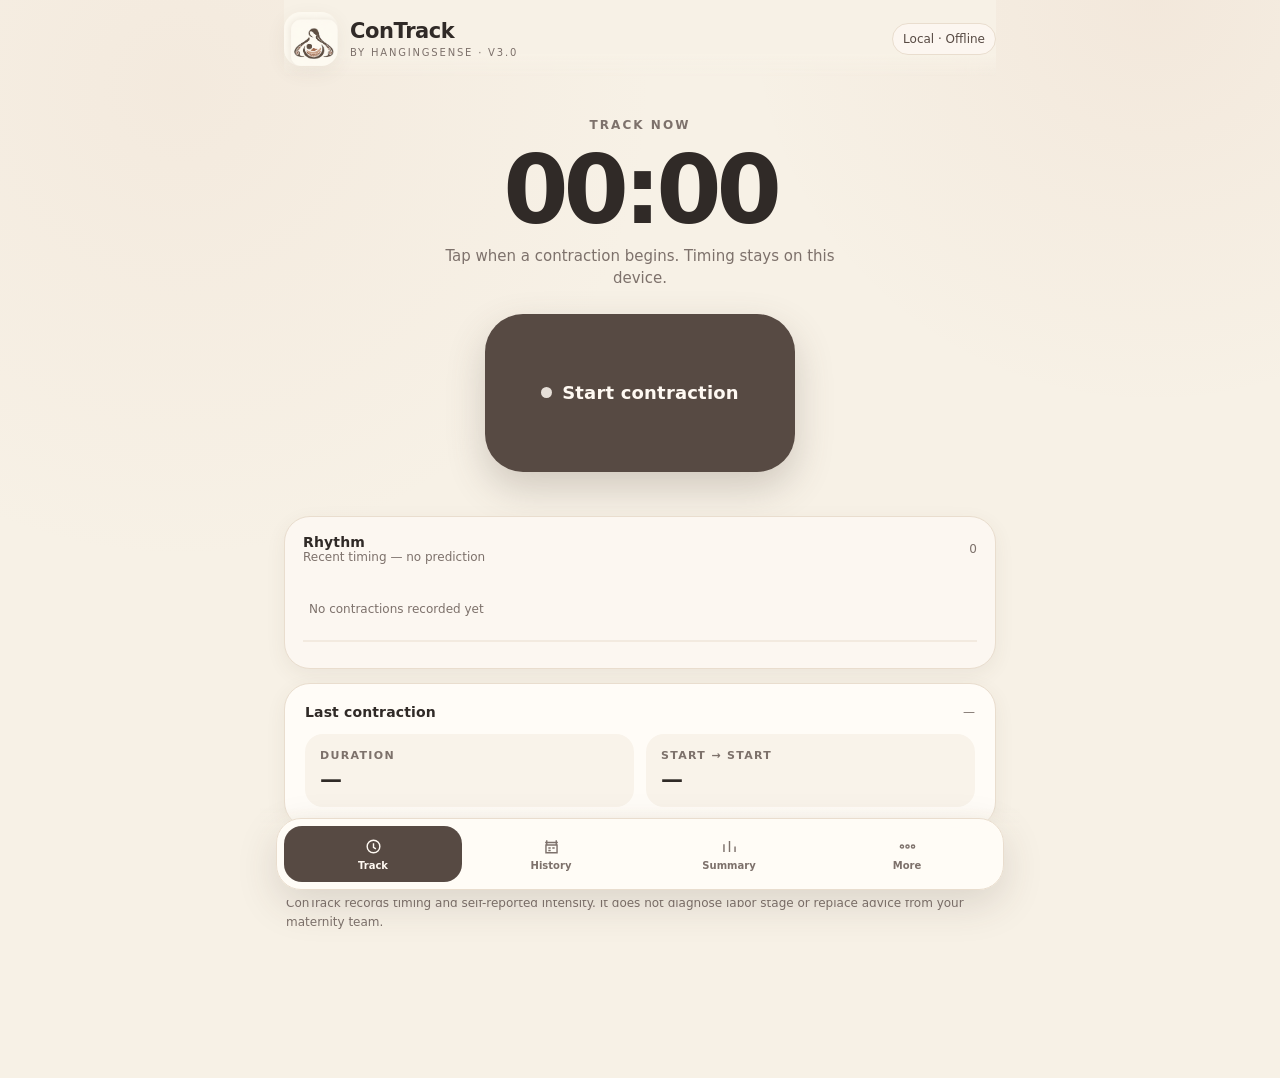
==== index.html @ e1161bb3 "Add PNG export, daily overview erc Add PNG export, daily overview, creator branding and doula QR con" ====
<!doctype html>
<html lang="en" dir="ltr">
<head>
<meta charset="utf-8">
<meta name="viewport" content="width=device-width,initial-scale=1,viewport-fit=cover">
<meta name="theme-color" content="#F7F1E6">
<meta name="apple-mobile-web-app-capable" content="yes">
<meta name="apple-mobile-web-app-status-bar-style" content="default">
<link rel="icon" type="image/png" href="./favicon.png">
<link rel="apple-touch-icon" href="./icon-192.png">
<link rel="manifest" href="./manifest.webmanifest">
<title>ConTrack @ HangingSense — V3.0</title>
<link rel="stylesheet" href="./styles.css">
</head>
<body>
<div class="app" id="app">
  <header class="topbar">
    <div class="brandrow">
      <div class="brand">
        <img src="./logo-app.png" alt="HangingSense">
        <div class="brandcopy">
          <div class="product">ConTrack</div>
          <div class="byline">by HangingSense · V3.0</div>
        </div>
      </div>
      <div class="status-chip" id="localChip">Local · Offline</div>
    </div>
  </header>

  <main>
    <section class="page active" id="page-track">
      <div class="hero">
        <div class="eyebrow" data-i18n="trackNow">Track now</div>
        <div class="timer" id="timer">00:00</div>
        <p class="helper" id="trackHelper" data-i18n="tapStart">Tap when a contraction begins. Timing stays on this device.</p>
        <button class="primary-action" id="toggleTimer" aria-label="Start contraction">
          <span class="dot"></span><span id="toggleText" data-i18n="start">Start contraction</span>
        </button>
      </div>

      <div class="pattern-strip">
        <div class="card-head">
          <div>
            <div class="card-title" data-i18n="rhythm">Rhythm</div>
            <div class="card-note" data-i18n="recentTiming">Recent timing — no prediction</div>
          </div>
          <div class="card-note" id="rhythmCount">0</div>
        </div>
        <canvas id="rhythmCanvas" aria-label="Recent contraction rhythm"></canvas>
      </div>

      <div class="last-card">
        <div class="card-head">
          <div class="card-title" data-i18n="lastContraction">Last contraction</div>
          <div class="card-note" id="lastTime">—</div>
        </div>
        <div class="last-grid">
          <div class="metric">
            <div class="metric-label" data-i18n="duration">Duration</div>
            <div class="metric-value" id="lastDuration">—</div>
          </div>
          <div class="metric">
            <div class="metric-label" data-i18n="startToStart">Start → start</div>
            <div class="metric-value" id="lastInterval">—</div>
          </div>
        </div>
      </div>

      <div class="cultural-divider" aria-hidden="true"></div>
      <p class="safety" data-i18n="safety">ConTrack records timing and self-reported intensity. It does not diagnose labor stage or replace advice from your maternity team.</p>
    </section>

    <section class="page" id="page-history">
      <div class="section-head">
        <div class="section-title" data-i18n="history">History</div>
        <div class="section-sub" data-i18n="historySub">Review timing, add intensity later, or correct notes without changing the original timestamp.</div>
      </div>
      <div class="history-list" id="historyList"></div>
    </section>

    <section class="page" id="page-summary">
      <div class="section-head">
        <div class="section-title" data-i18n="summary">Summary</div>
        <div class="section-sub" data-i18n="summarySub">A factual snapshot of the current session.</div>
      </div>
      <div class="panel chart-panel">
        <div class="card-head">
          <div>
            <div class="card-title" data-i18n="pattern">Contraction pattern</div>
            <div class="card-note" data-i18n="chartNote">Duration bars · intensity dots</div>
          </div>
          <div class="card-note" id="sessionRange">—</div>
        </div>
        <canvas id="summaryCanvas" aria-label="Contraction timing summary chart"></canvas>
      </div>

      <div class="kpi-grid">
        <div class="kpi"><small data-i18n="contractions">Contractions</small><strong id="kpiCount">0</strong></div>
        <div class="kpi"><small data-i18n="avgDuration">Avg duration</small><strong id="kpiDuration">—</strong></div>
        <div class="kpi"><small data-i18n="avgInterval">Avg start interval</small><strong id="kpiInterval">—</strong></div>
        <div class="kpi"><small data-i18n="avgRest">Avg rest</small><strong id="kpiRest">—</strong></div>
      </div>

      <div class="panel" style="margin-top:14px">
        <div class="card-title" data-i18n="intensitySummary">Intensity</div>
        <div class="section-sub" style="margin-top:5px" id="painSummary">No intensity ratings yet.</div>
      </div>
    </section>

    <section class="page" id="page-more">
      <div class="section-head">
        <div class="section-title" data-i18n="more">More</div>
        <div class="section-sub" data-i18n="moreSub">Language, visual style, session and local data.</div>
      </div>

      <div class="settings-group">
        <div class="group-label" data-i18n="language">Language</div>
        <select class="select" id="languageSelect" aria-label="Language">
          <option value="en">🇬🇧 English</option>
          <option value="de">🇩🇪 Deutsch</option>
          <option value="fr">🇫🇷 Français</option>
          <option value="es">🇨🇴 Español</option>
          <option value="fa">🇮🇷 فارسی</option>
          <option value="zh">🇨🇳 中文</option>
          <option value="hi">🇮🇳 हिन्दी</option>
          <option value="ar">🇸🇦 العربية</option>
          <option value="ru">🇷🇺 Русский</option>
          <option value="ko">🇰🇷 한국어</option>
          <option value="ja">🇯🇵 日本語</option>
        </select>
      </div>

      <div class="settings-group">
        <div class="group-label" data-i18n="designStudio">Design studio</div>
        <div class="theme-grid" id="themeGrid"></div>
      </div>

      <div class="settings-group">
        <div class="group-label" data-i18n="sessionData">Session & data</div>
        <div class="panel">
          <div class="setting-row">
            <div class="setting-main"><b data-i18n="exportCsv">Export CSV</b><span data-i18n="exportCsvSub">Timing, rest, intensity and notes</span></div>
            <button class="secondary-btn" id="exportCsvBtn" data-i18n="export">Export</button>
          </div>
          <div class="setting-row">
            <div class="setting-main"><b data-i18n="exportJson">Export JSON</b><span data-i18n="exportJsonSub">Full local session backup</span></div>
            <button class="secondary-btn" id="exportJsonBtn" data-i18n="export">Export</button>
          </div>
          <div class="setting-row">
            <div class="setting-main"><b>Export current screen PNG</b><span>Creates a clean image of the page you are viewing</span></div>
            <button class="secondary-btn" id="exportScreenBtn">Export</button>
          </div>
          <div class="setting-row">
            <div class="setting-main"><b>Export daily overview PNG</b><span>Creates a chart overview grouped by day</span></div>
            <button class="secondary-btn" id="exportDailyBtn">Export</button>
          </div>
          <div class="setting-row">
            <div class="setting-main"><b data-i18n="newSession">New session</b><span data-i18n="newSessionSub">Clears the current contraction list on this device</span></div>
            <button class="secondary-btn danger-btn" id="newSessionBtn" data-i18n="reset">Reset</button>
          </div>
        </div>
      </div>

      <div class="panel brand-card">
        <img src="./logo-lockup.png" alt="HangingSense brand mark">
        <h3>ConTrack @ HangingSense</h3>
        <p data-i18n="brandLine">Calm labor preparation · factual timing · local-first</p>
      </div>

      <div class="panel creator-panel">
        <button class="creator-btn" type="button" aria-label="App creator">
          <img class="creator-logo" src="./benyima-logo.png" alt="BenYima AI logo">
          <div class="creator-copy">
            <strong>App creator</strong>
            <span>BenYima AI · Engineering what comes next</span>
          </div>
        </button>
      </div>

      <div class="panel contact-panel">
        <div class="contact-head">
          <h3>Doula Silvana</h3>
          <p>Support contact · save or scan the QR images below</p>
        </div>
        <div class="contact-grid">
          <article class="qr-card">
            <img src="./doula-silvana-wechat.jpg" alt="Doula Silvana WeChat QR code">
            <div class="qr-copy"><strong>WeChat</strong><span>Long-press to save or scan</span></div>
          </article>
          <article class="qr-card">
            <img src="./doula-silvana-telegram.jpg" alt="Doula Silvana Telegram QR code">
            <div class="qr-copy"><strong>Telegram</strong><span>Long-press to save or scan</span></div>
          </article>
        </div>
      </div>

      <p class="safety" data-i18n="privacy">Your session is stored in this browser only unless you export it. No account or cloud connection is required.</p>
    </section>
  </main>
</div>

<div class="active-bar" id="activeBar">
  <button id="activeStop"><span data-i18n="contractionRunning">Contraction running</span> · <span id="activeBarTime">00:00</span> · <span data-i18n="tapToEnd">tap to end</span></button>
</div>

<nav class="bottomnav" aria-label="Primary navigation">
  <div class="navshell">
    <button class="navbtn active" data-page="track" aria-label="Track">
      <svg viewBox="0 0 24 24"><circle cx="12" cy="12" r="8"/><path d="M12 8v5l3 2"/></svg><span data-i18n="track">Track</span>
    </button>
    <button class="navbtn" data-page="history" aria-label="History">
      <svg viewBox="0 0 24 24"><path d="M4 7h16M6 4v6M18 4v6M5 10h14v10H5z"/><path d="M8 14h3M13 14h3M8 17h3"/></svg><span data-i18n="history">History</span>
    </button>
    <button class="navbtn" data-page="summary" aria-label="Summary">
      <svg viewBox="0 0 24 24"><path d="M5 19V9M12 19V5M19 19v-7"/></svg><span data-i18n="summary">Summary</span>
    </button>
    <button class="navbtn" data-page="more" aria-label="More">
      <svg viewBox="0 0 24 24"><circle cx="12" cy="12" r="2"/><circle cx="5" cy="12" r="2"/><circle cx="19" cy="12" r="2"/></svg><span data-i18n="more">More</span>
    </button>
  </div>
</nav>

<div class="sheet-wrap" id="painSheet" role="dialog" aria-modal="true" aria-labelledby="painTitle">
  <div class="sheet">
    <div class="sheet-handle"></div>
    <h2 id="painTitle" data-i18n="painTitle">How intense did it feel?</h2>
    <p data-i18n="painSub">Optional self-rating from 0–10. You can add or change it later in History.</p>
    <div class="pain-grid" id="painGrid"></div>
    <textarea class="note-input" id="noteInput" data-i18n-placeholder="notePlaceholder" placeholder="Optional note"></textarea>
    <div class="sheet-actions">
      <button class="sheet-skip" id="painSkip" data-i18n="notRated">Not rated</button>
      <button class="sheet-save" id="painSave" data-i18n="save">Save</button>
    </div>
  </div>
</div>

<div class="toast" id="toast"></div>

<script src="./app.js" defer></script>

<script>
if ("serviceWorker" in navigator && location.protocol.startsWith("http")) {
  window.addEventListener("load", () => navigator.serviceWorker.register("./service-worker.js").catch(() => {}));
}
</script>

</body>
</html>
---- styles.css ----
:root {
  --bg:#F7F1E6;
  --surface:#FFFCF7;
  --surface-2:#F2E9DC;
  --earth:#574A43;
  --text:#302A27;
  --muted:#7D716B;
  --accent:#B86F4F;
  --accent-strong:#A95F43;
  --sand:#D9B5A0;
  --dune:#E9DDCE;
  --success:#738578;
  --info:#687D8D;
  --warning:#C28A45;
  --critical:#A8453F;
  --shadow:0 12px 34px rgba(82,66,56,.10);
  --shadow-soft:0 6px 20px rgba(82,66,56,.07);
  --radius-card:26px;
  --radius-control:18px;
  --radius-pill:999px;
  --font:"Manrope","Avenir Next","SF Pro Display","Segoe UI",system-ui,-apple-system,sans-serif;
  --display:"Manrope","Avenir Next","SF Pro Display","Segoe UI",system-ui,-apple-system,sans-serif;
  --content:760px;
}

*{box-sizing:border-box}
html{background:var(--bg);color:var(--text);font-family:var(--font);-webkit-text-size-adjust:100%}
body{margin:0;min-height:100vh;background:
  radial-gradient(circle at 14% 8%, color-mix(in srgb,var(--sand) 12%, transparent), transparent 32%),
  radial-gradient(circle at 90% 0%, color-mix(in srgb,var(--accent) 7%, transparent), transparent 26%),
  var(--bg);}
button,input,textarea,select{font:inherit}
button{-webkit-tap-highlight-color:transparent}
button:focus-visible,select:focus-visible,input:focus-visible,textarea:focus-visible{outline:3px solid color-mix(in srgb,var(--accent) 40%, white);outline-offset:3px}
.app{width:min(100%,var(--content));margin:0 auto;min-height:100vh;padding:0 18px calc(112px + env(safe-area-inset-bottom));}
.topbar{position:sticky;top:0;z-index:20;padding:calc(12px + env(safe-area-inset-top)) 0 10px;background:linear-gradient(180deg,var(--bg) 70%,transparent);backdrop-filter:blur(12px)}
.brandrow{display:flex;align-items:center;justify-content:space-between;gap:14px}
.brand{display:flex;align-items:center;gap:12px;min-width:0}
.brand img{width:54px;height:54px;object-fit:cover;border-radius:17px;box-shadow:var(--shadow-soft)}
.brandcopy{min-width:0}
.product{font-family:var(--display);font-weight:700;font-size:21px;letter-spacing:-.02em;line-height:1}
.byline{margin-top:5px;font-size:10px;letter-spacing:.18em;color:var(--muted);text-transform:uppercase;white-space:nowrap}
.status-chip{font-size:12px;color:var(--earth);background:color-mix(in srgb,var(--surface) 92%,var(--sand));border:1px solid var(--dune);padding:8px 10px;border-radius:var(--radius-pill);white-space:nowrap}
.page{display:none;animation:fade .22s ease}
.page.active{display:block}
@keyframes fade{from{opacity:.45;transform:translateY(4px)}to{opacity:1;transform:none}}
.hero{padding:28px 4px 8px;text-align:center}
.eyebrow{font-size:12px;letter-spacing:.17em;text-transform:uppercase;color:var(--muted);font-weight:700}
.timer{font-variant-numeric:tabular-nums;font-feature-settings:"tnum" 1;font-family:var(--display);font-size:clamp(56px,18vw,94px);letter-spacing:-.055em;font-weight:650;line-height:1;margin:12px 0 8px}
.timer.active{color:var(--accent-strong)}
.helper{color:var(--muted);font-size:15px;line-height:1.45;max-width:430px;margin:0 auto}
.primary-action{margin:24px auto 18px;width:min(82vw,310px);aspect-ratio:1.95/1;border:0;border-radius:38px;background:var(--earth);color:#FFF9F2;box-shadow:0 16px 38px color-mix(in srgb,var(--earth) 24%,transparent);font-weight:760;font-size:18px;letter-spacing:.01em;display:flex;align-items:center;justify-content:center;gap:10px;transition:.18s ease}
.primary-action.active{background:var(--accent-strong);transform:scale(.985)}
.primary-action .dot{width:11px;height:11px;border-radius:50%;background:currentColor;opacity:.85}
.pattern-strip{margin:18px 0 14px;background:color-mix(in srgb,var(--surface) 93%,var(--sand));border:1px solid var(--dune);border-radius:var(--radius-card);padding:17px 18px 14px;box-shadow:var(--shadow-soft);overflow:hidden}
.card-head{display:flex;align-items:center;justify-content:space-between;gap:12px;margin-bottom:8px}
.card-title{font-size:14px;font-weight:760;letter-spacing:.01em}
.card-note{font-size:12px;color:var(--muted)}
#rhythmCanvas{display:block;width:100%;height:82px}
.last-card{margin-top:14px;background:var(--surface);border:1px solid var(--dune);border-radius:var(--radius-card);padding:20px;box-shadow:var(--shadow-soft)}
.last-grid{display:grid;grid-template-columns:1fr 1fr;gap:12px;margin-top:14px}
.metric{background:color-mix(in srgb,var(--bg) 78%,var(--surface));border-radius:18px;padding:15px}
.metric-label{font-size:11px;text-transform:uppercase;letter-spacing:.12em;color:var(--muted);font-weight:750}
.metric-value{font-variant-numeric:tabular-nums;font-size:22px;font-weight:680;margin-top:5px}
.cultural-divider{height:14px;margin:24px 14px;background:
 linear-gradient(135deg,transparent 42%,var(--accent) 43% 51%,transparent 52%) 0 0/22px 12px repeat-x;
 opacity:.34}
.section-head{padding:28px 2px 12px}
.section-title{font-size:31px;line-height:1.05;letter-spacing:-.035em;font-weight:720}
.section-sub{color:var(--muted);font-size:14px;margin-top:8px;line-height:1.5}
.panel{background:var(--surface);border:1px solid var(--dune);border-radius:var(--radius-card);box-shadow:var(--shadow-soft);padding:18px;margin-bottom:14px}
.chart-panel{padding:18px 16px 16px;position:relative;overflow:hidden}
.chart-panel:before,.chart-panel:after{content:"";position:absolute;width:46px;height:18px;opacity:.2;pointer-events:none;background:
linear-gradient(135deg,transparent 42%,var(--accent) 43% 54%,transparent 55%) 0 0/14px 12px repeat-x}
.chart-panel:before{top:7px;right:12px} .chart-panel:after{bottom:4px;left:12px;transform:rotate(180deg)}
#summaryCanvas{width:100%;height:220px;display:block}
.kpi-grid{display:grid;grid-template-columns:repeat(2,1fr);gap:12px}
.kpi{background:var(--surface);border:1px solid var(--dune);border-radius:22px;padding:17px;box-shadow:var(--shadow-soft)}
.kpi strong{display:block;font-variant-numeric:tabular-nums;font-size:28px;letter-spacing:-.03em;margin-top:8px}
.kpi small{color:var(--muted);font-size:12px}
.history-list{display:grid;gap:12px}
.empty{text-align:center;padding:36px 18px;color:var(--muted)}
.history-item{background:var(--surface);border:1px solid var(--dune);border-radius:22px;padding:16px;box-shadow:var(--shadow-soft)}
.history-top{display:flex;justify-content:space-between;gap:12px;align-items:flex-start}
.history-time{font-size:16px;font-weight:720}
.history-meta{margin-top:5px;font-size:12px;color:var(--muted)}
.pain-badge{min-width:54px;text-align:center;border-radius:999px;padding:7px 10px;background:color-mix(in srgb,var(--sand) 50%,var(--surface));color:var(--earth);font-size:12px;font-weight:760}
.history-stats{display:grid;grid-template-columns:repeat(3,1fr);gap:8px;margin-top:13px}
.history-stat{border-radius:15px;background:color-mix(in srgb,var(--bg) 80%,var(--surface));padding:10px}
.history-stat b{display:block;font-variant-numeric:tabular-nums}
.history-stat span{font-size:10px;text-transform:uppercase;letter-spacing:.09em;color:var(--muted)}
.text-btn{border:0;background:transparent;color:var(--accent-strong);font-weight:720;padding:10px 0;margin-top:5px}
.settings-group{margin-bottom:22px}
.group-label{font-size:12px;font-weight:760;letter-spacing:.12em;text-transform:uppercase;color:var(--muted);margin:0 2px 10px}
.select{width:100%;min-height:54px;border:1px solid var(--dune);border-radius:18px;background:var(--surface);color:var(--text);padding:0 14px}
.theme-grid{display:grid;grid-template-columns:repeat(2,1fr);gap:11px}
.theme-card{border:1px solid var(--dune);border-radius:20px;background:var(--surface);padding:10px;text-align:left;color:var(--text);transition:.18s}
.theme-card.active{border:2px solid var(--accent);padding:9px}
.theme-preview{height:74px;border-radius:14px;padding:9px;display:flex;flex-direction:column;justify-content:space-between;overflow:hidden}
.theme-preview .minirow{display:flex;gap:5px}
.theme-preview i{display:block;height:8px;border-radius:99px;background:currentColor;opacity:.74}
.theme-preview .a{width:68%} .theme-preview .b{width:40%}
.theme-name{font-size:13px;font-weight:720;margin:8px 3px 2px}
.theme-desc{font-size:11px;color:var(--muted);margin:0 3px 3px}
.setting-row{display:flex;align-items:center;justify-content:space-between;gap:14px;padding:15px 0;border-bottom:1px solid var(--dune)}
.setting-row:last-child{border-bottom:0}
.setting-main b{display:block;font-size:14px}
.setting-main span{font-size:12px;color:var(--muted)}
.secondary-btn{border:1px solid var(--dune);background:var(--surface);color:var(--earth);border-radius:17px;min-height:46px;padding:0 15px;font-weight:720}
.danger-btn{border:1px solid color-mix(in srgb,var(--critical) 35%,var(--dune));color:var(--critical)}
.safety{font-size:12px;line-height:1.55;color:var(--muted);padding:4px 2px 22px}
.brand-card{text-align:center;padding:18px 18px 20px}
.brand-card img{width:min(100%,430px);border-radius:20px;mix-blend-mode:multiply}
.brand-card h3{margin:13px 0 3px;font-size:19px}
.brand-card p{margin:0;color:var(--muted);font-size:12px;letter-spacing:.03em}

.creator-panel{padding:14px}
.creator-btn{width:100%;border:1px solid var(--dune);background:linear-gradient(135deg,color-mix(in srgb,var(--surface) 92%,white),color-mix(in srgb,var(--bg) 78%,var(--surface)));color:var(--text);border-radius:24px;padding:12px;display:flex;align-items:center;gap:14px;text-align:left;box-shadow:var(--shadow-soft)}
.creator-logo{width:68px;height:68px;border-radius:18px;object-fit:cover;flex:0 0 auto;border:1px solid color-mix(in srgb,var(--dune) 70%,transparent)}
.creator-copy strong{display:block;font-size:15px}
.creator-copy span{display:block;margin-top:4px;font-size:12px;color:var(--muted);line-height:1.45}
.contact-panel{padding:18px}
.contact-head h3{margin:0;font-size:20px}
.contact-head p{margin:6px 0 0;color:var(--muted);font-size:13px;line-height:1.45}
.contact-grid{display:grid;grid-template-columns:1fr 1fr;gap:12px;margin-top:16px}
.qr-card{background:color-mix(in srgb,var(--bg) 76%,var(--surface));border:1px solid var(--dune);border-radius:22px;padding:12px;overflow:hidden}
.qr-card img{display:block;width:100%;aspect-ratio:1/1;object-fit:cover;border-radius:16px;background:white}
.qr-copy{padding-top:10px}
.qr-copy strong{display:block;font-size:14px}
.qr-copy span{display:block;margin-top:3px;font-size:11px;color:var(--muted);line-height:1.4}
.bottomnav{position:fixed;z-index:30;bottom:0;left:50%;transform:translateX(-50%);width:min(100%,var(--content));padding:10px 16px calc(10px + env(safe-area-inset-bottom));background:linear-gradient(180deg,transparent,var(--bg) 28%)}
.navshell{display:grid;grid-template-columns:repeat(4,1fr);background:color-mix(in srgb,var(--surface) 94%,transparent);border:1px solid var(--dune);border-radius:25px;padding:7px;box-shadow:0 14px 40px rgba(67,54,47,.15);backdrop-filter:blur(18px)}
.navbtn{min-height:56px;border:0;background:transparent;border-radius:18px;color:var(--muted);display:flex;flex-direction:column;align-items:center;justify-content:center;gap:4px;font-size:10px;font-weight:680}
.navbtn svg{width:19px;height:19px;stroke:currentColor;fill:none;stroke-width:1.8}
.navbtn.active{background:var(--earth);color:#FFF9F2}
.sheet-wrap{position:fixed;inset:0;z-index:60;background:rgba(36,29,25,.34);display:none;align-items:flex-end;justify-content:center;padding:18px 18px calc(18px + env(safe-area-inset-bottom));backdrop-filter:blur(5px)}
.sheet-wrap.open{display:flex}
.sheet{width:min(100%,560px);background:var(--surface);border-radius:30px;padding:20px;box-shadow:0 25px 80px rgba(36,29,25,.24)}
.sheet-handle{width:42px;height:5px;border-radius:99px;background:var(--dune);margin:0 auto 18px}
.sheet h2{margin:0;font-size:24px;letter-spacing:-.025em}
.sheet p{color:var(--muted);font-size:13px;line-height:1.5;margin:7px 0 16px}
.pain-grid{display:grid;grid-template-columns:repeat(6,1fr);gap:8px}
.pain-btn{aspect-ratio:1;border-radius:16px;border:1px solid var(--dune);background:var(--bg);color:var(--text);font-weight:760}
.pain-btn.selected{background:var(--accent);border-color:var(--accent);color:white}
.note-input{width:100%;min-height:86px;resize:vertical;margin-top:14px;border:1px solid var(--dune);background:var(--bg);color:var(--text);border-radius:18px;padding:12px}
.sheet-actions{display:flex;gap:10px;margin-top:14px}
.sheet-actions button{flex:1;min-height:50px;border-radius:17px;font-weight:760}
.sheet-save{border:0;background:var(--earth);color:white}
.sheet-skip{border:1px solid var(--dune);background:var(--surface);color:var(--earth)}
.active-bar{position:fixed;z-index:28;bottom:92px;left:50%;transform:translateX(-50%);width:min(calc(100% - 32px),690px);display:none;padding:0 2px}
.active-bar.show{display:block}
.active-bar button{width:100%;min-height:54px;border:0;border-radius:20px;background:var(--accent-strong);color:white;font-weight:760;box-shadow:0 13px 34px rgba(100,55,40,.28)}
.rtl{direction:rtl}
.rtl .brandrow,.rtl .card-head,.rtl .history-top,.rtl .setting-row{direction:rtl}
.toast{position:fixed;z-index:90;left:50%;bottom:160px;transform:translate(-50%,12px);background:var(--text);color:var(--surface);padding:11px 15px;border-radius:999px;font-size:12px;opacity:0;pointer-events:none;transition:.2s}
.toast.show{opacity:1;transform:translate(-50%,0)}

@media (min-width:760px){
  .app{padding-left:24px;padding-right:24px}
  .hero{padding-top:42px}
  .kpi-grid{grid-template-columns:repeat(4,1fr)}
  .theme-grid{grid-template-columns:repeat(5,1fr)}
  .contact-grid{grid-template-columns:repeat(2,1fr)}
}
@media (prefers-reduced-motion:reduce){
  *,*:before,*:after{animation:none!important;transition:none!important;scroll-behavior:auto!important}
}

@media (max-width:420px){
  .contact-grid{grid-template-columns:1fr 1fr;gap:10px}
  .creator-logo{width:60px;height:60px}
}
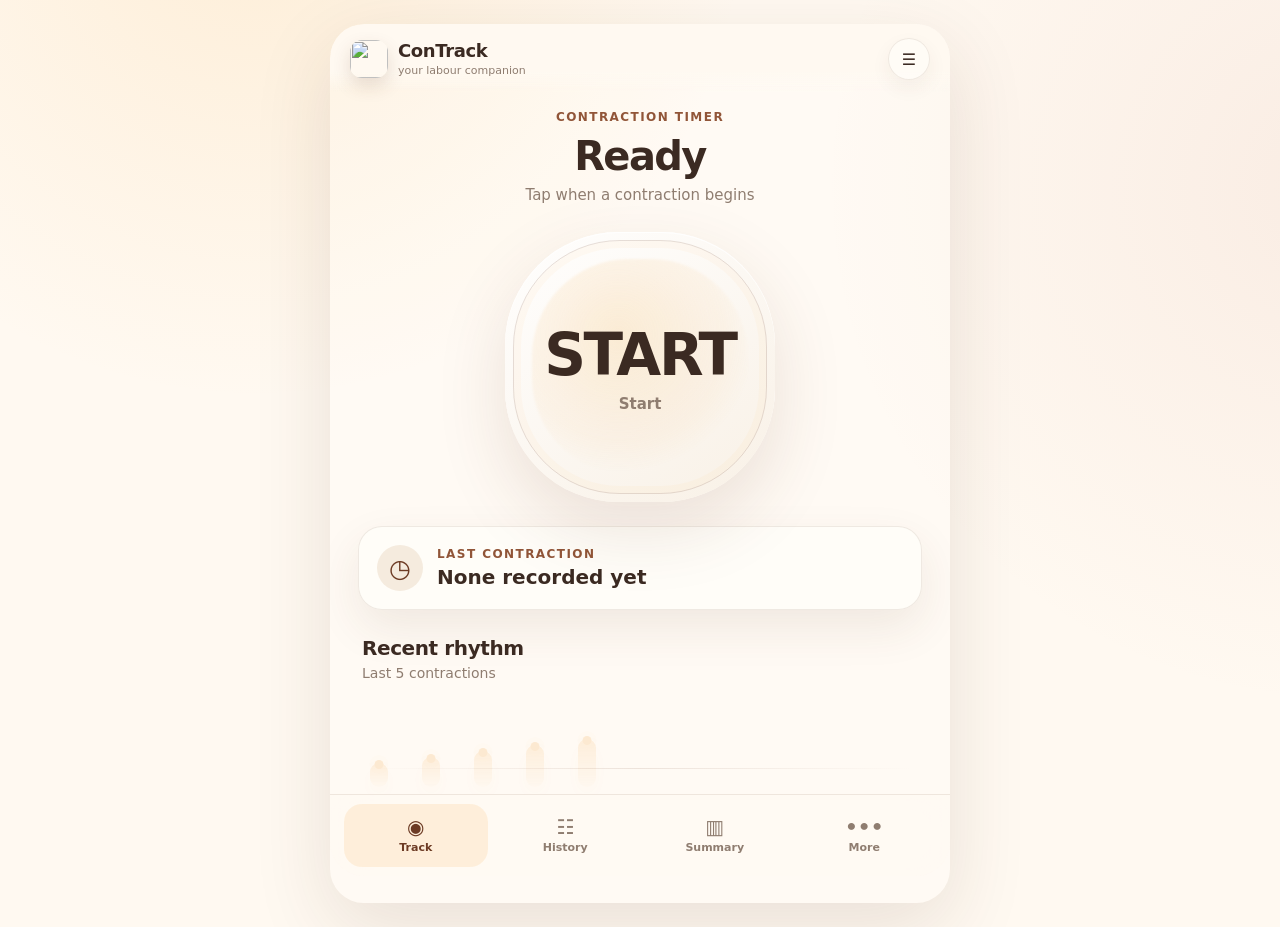
==== commit 88f2ba06: "Branding changed" ====
--- a/index.html
+++ b/index.html
@@ -1,248 +1,199 @@
 <!doctype html>
 <html lang="en" dir="ltr">
 <head>
-<meta charset="utf-8">
-<meta name="viewport" content="width=device-width,initial-scale=1,viewport-fit=cover">
-<meta name="theme-color" content="#F7F1E6">
-<meta name="apple-mobile-web-app-capable" content="yes">
-<meta name="apple-mobile-web-app-status-bar-style" content="default">
-<link rel="icon" type="image/png" href="./favicon.png">
-<link rel="apple-touch-icon" href="./icon-192.png">
-<link rel="manifest" href="./manifest.webmanifest">
-<title>ConTrack @ HangingSense — V3.0</title>
-<link rel="stylesheet" href="./styles.css">
+  <meta charset="utf-8" />
+  <meta name="viewport" content="width=device-width,initial-scale=1,viewport-fit=cover,user-scalable=no" />
+  <meta name="theme-color" content="#fff9f1" />
+  <meta name="apple-mobile-web-app-capable" content="yes" />
+  <meta name="apple-mobile-web-app-status-bar-style" content="default" />
+  <meta name="apple-mobile-web-app-title" content="ConTrack" />
+  <title>ConTrack V3.0 — by Hanging Sense</title>
+  <link rel="manifest" href="manifest.webmanifest" />
+  <link rel="apple-touch-icon" href="assets/icon-192.png" />
+  <link rel="stylesheet" href="styles.css" />
 </head>
 <body>
-<div class="app" id="app">
-  <header class="topbar">
-    <div class="brandrow">
-      <div class="brand">
-        <img src="./logo-app.png" alt="HangingSense">
-        <div class="brandcopy">
-          <div class="product">ConTrack</div>
-          <div class="byline">by HangingSense · V3.0</div>
+  <div class="app-shell" id="appShell">
+    <header class="topbar">
+      <div class="brand-mini" aria-label="ConTrack by Hanging Sense">
+        <img src="assets/brand-mark.jpg" alt="" class="brand-mini__mark" />
+        <div class="brand-mini__text">
+          <strong>ConTrack</strong>
+          <span data-i18n="companion">your labour companion</span>
         </div>
       </div>
-      <div class="status-chip" id="localChip">Local · Offline</div>
-    </div>
-  </header>
+      <button class="icon-btn" id="quickSettings" aria-label="Open settings" title="Settings">
+        <span aria-hidden="true">☰</span>
+      </button>
+    </header>
 
-  <main>
-    <section class="page active" id="page-track">
-      <div class="hero">
-        <div class="eyebrow" data-i18n="trackNow">Track now</div>
-        <div class="timer" id="timer">00:00</div>
-        <p class="helper" id="trackHelper" data-i18n="tapStart">Tap when a contraction begins. Timing stays on this device.</p>
-        <button class="primary-action" id="toggleTimer" aria-label="Start contraction">
-          <span class="dot"></span><span id="toggleText" data-i18n="start">Start contraction</span>
-        </button>
-      </div>
+    <main class="main" id="mainContent">
+      <!-- TRACK -->
+      <section class="screen active" data-screen="track" aria-labelledby="trackTitle">
+        <div class="track-hero">
+          <div class="hero-kicker" id="trackTitle" data-i18n="trackKicker">Contraction timer</div>
+          <div class="hero-state" id="heroState" data-i18n="ready">Ready</div>
+          <div class="hero-sub" id="heroSub" data-i18n="tapWhenBegins">Tap when a contraction begins</div>
 
-      <div class="pattern-strip">
-        <div class="card-head">
+          <button class="timer-orb" id="timerButton" aria-live="polite">
+            <span class="timer-orb__ring"></span>
+            <span class="timer-orb__content">
+              <span class="timer-orb__time" id="timerValue">START</span>
+              <span class="timer-orb__caption" id="timerCaption" data-i18n="start">Start</span>
+            </span>
+          </button>
+        </div>
+
+        <div class="last-card" id="lastCard">
+          <div class="last-card__icon">◷</div>
           <div>
-            <div class="card-title" data-i18n="rhythm">Rhythm</div>
-            <div class="card-note" data-i18n="recentTiming">Recent timing — no prediction</div>
-          </div>
-          <div class="card-note" id="rhythmCount">0</div>
-        </div>
-        <canvas id="rhythmCanvas" aria-label="Recent contraction rhythm"></canvas>
-      </div>
-
-      <div class="last-card">
-        <div class="card-head">
-          <div class="card-title" data-i18n="lastContraction">Last contraction</div>
-          <div class="card-note" id="lastTime">—</div>
-        </div>
-        <div class="last-grid">
-          <div class="metric">
-            <div class="metric-label" data-i18n="duration">Duration</div>
-            <div class="metric-value" id="lastDuration">—</div>
-          </div>
-          <div class="metric">
-            <div class="metric-label" data-i18n="startToStart">Start → start</div>
-            <div class="metric-value" id="lastInterval">—</div>
+            <div class="eyebrow" data-i18n="lastContraction">Last contraction</div>
+            <div class="last-card__value" id="lastValue" data-i18n="noneYet">None recorded yet</div>
           </div>
         </div>
-      </div>
 
-      <div class="cultural-divider" aria-hidden="true"></div>
-      <p class="safety" data-i18n="safety">ConTrack records timing and self-reported intensity. It does not diagnose labor stage or replace advice from your maternity team.</p>
-    </section>
+        <section class="rhythm-section" aria-labelledby="rhythmTitle">
+          <div class="section-head">
+            <div>
+              <h2 id="rhythmTitle" data-i18n="recentRhythm">Recent rhythm</h2>
+              <p data-i18n="lastFive">Last 5 contractions</p>
+            </div>
+          </div>
+          <div class="rhythm" id="rhythm" role="img" aria-label="Recent contraction rhythm"></div>
+        </section>
+      </section>
 
-    <section class="page" id="page-history">
-      <div class="section-head">
-        <div class="section-title" data-i18n="history">History</div>
-        <div class="section-sub" data-i18n="historySub">Review timing, add intensity later, or correct notes without changing the original timestamp.</div>
-      </div>
-      <div class="history-list" id="historyList"></div>
-    </section>
-
-    <section class="page" id="page-summary">
-      <div class="section-head">
-        <div class="section-title" data-i18n="summary">Summary</div>
-        <div class="section-sub" data-i18n="summarySub">A factual snapshot of the current session.</div>
-      </div>
-      <div class="panel chart-panel">
-        <div class="card-head">
+      <!-- HISTORY -->
+      <section class="screen" data-screen="history" aria-labelledby="historyTitle">
+        <div class="page-head">
           <div>
-            <div class="card-title" data-i18n="pattern">Contraction pattern</div>
-            <div class="card-note" data-i18n="chartNote">Duration bars · intensity dots</div>
-          </div>
-          <div class="card-note" id="sessionRange">—</div>
-        </div>
-        <canvas id="summaryCanvas" aria-label="Contraction timing summary chart"></canvas>
-      </div>
-
-      <div class="kpi-grid">
-        <div class="kpi"><small data-i18n="contractions">Contractions</small><strong id="kpiCount">0</strong></div>
-        <div class="kpi"><small data-i18n="avgDuration">Avg duration</small><strong id="kpiDuration">—</strong></div>
-        <div class="kpi"><small data-i18n="avgInterval">Avg start interval</small><strong id="kpiInterval">—</strong></div>
-        <div class="kpi"><small data-i18n="avgRest">Avg rest</small><strong id="kpiRest">—</strong></div>
-      </div>
-
-      <div class="panel" style="margin-top:14px">
-        <div class="card-title" data-i18n="intensitySummary">Intensity</div>
-        <div class="section-sub" style="margin-top:5px" id="painSummary">No intensity ratings yet.</div>
-      </div>
-    </section>
-
-    <section class="page" id="page-more">
-      <div class="section-head">
-        <div class="section-title" data-i18n="more">More</div>
-        <div class="section-sub" data-i18n="moreSub">Language, visual style, session and local data.</div>
-      </div>
-
-      <div class="settings-group">
-        <div class="group-label" data-i18n="language">Language</div>
-        <select class="select" id="languageSelect" aria-label="Language">
-          <option value="en">🇬🇧 English</option>
-          <option value="de">🇩🇪 Deutsch</option>
-          <option value="fr">🇫🇷 Français</option>
-          <option value="es">🇨🇴 Español</option>
-          <option value="fa">🇮🇷 فارسی</option>
-          <option value="zh">🇨🇳 中文</option>
-          <option value="hi">🇮🇳 हिन्दी</option>
-          <option value="ar">🇸🇦 العربية</option>
-          <option value="ru">🇷🇺 Русский</option>
-          <option value="ko">🇰🇷 한국어</option>
-          <option value="ja">🇯🇵 日本語</option>
-        </select>
-      </div>
-
-      <div class="settings-group">
-        <div class="group-label" data-i18n="designStudio">Design studio</div>
-        <div class="theme-grid" id="themeGrid"></div>
-      </div>
-
-      <div class="settings-group">
-        <div class="group-label" data-i18n="sessionData">Session & data</div>
-        <div class="panel">
-          <div class="setting-row">
-            <div class="setting-main"><b data-i18n="exportCsv">Export CSV</b><span data-i18n="exportCsvSub">Timing, rest, intensity and notes</span></div>
-            <button class="secondary-btn" id="exportCsvBtn" data-i18n="export">Export</button>
-          </div>
-          <div class="setting-row">
-            <div class="setting-main"><b data-i18n="exportJson">Export JSON</b><span data-i18n="exportJsonSub">Full local session backup</span></div>
-            <button class="secondary-btn" id="exportJsonBtn" data-i18n="export">Export</button>
-          </div>
-          <div class="setting-row">
-            <div class="setting-main"><b>Export current screen PNG</b><span>Creates a clean image of the page you are viewing</span></div>
-            <button class="secondary-btn" id="exportScreenBtn">Export</button>
-          </div>
-          <div class="setting-row">
-            <div class="setting-main"><b>Export daily overview PNG</b><span>Creates a chart overview grouped by day</span></div>
-            <button class="secondary-btn" id="exportDailyBtn">Export</button>
-          </div>
-          <div class="setting-row">
-            <div class="setting-main"><b data-i18n="newSession">New session</b><span data-i18n="newSessionSub">Clears the current contraction list on this device</span></div>
-            <button class="secondary-btn danger-btn" id="newSessionBtn" data-i18n="reset">Reset</button>
+            <div class="eyebrow">CONTRACK V3.0</div>
+            <h1 id="historyTitle" data-i18n="history">History</h1>
+            <p data-i18n="historySubtitle">Your contraction record</p>
           </div>
         </div>
-      </div>
+        <div class="segmented" role="tablist" aria-label="History filter">
+          <button class="segment active" data-history-filter="today" data-i18n="today">Today</button>
+          <button class="segment" data-history-filter="all" data-i18n="all">All</button>
+        </div>
+        <div class="history-list" id="historyList"></div>
+      </section>
 
-      <div class="panel brand-card">
-        <img src="./logo-lockup.png" alt="HangingSense brand mark">
-        <h3>ConTrack @ HangingSense</h3>
-        <p data-i18n="brandLine">Calm labor preparation · factual timing · local-first</p>
-      </div>
+      <!-- SUMMARY -->
+      <section class="screen" data-screen="summary" aria-labelledby="summaryTitle">
+        <div class="page-head summary-head">
+          <div>
+            <div class="eyebrow">CONTRACK V3.0</div>
+            <h1 id="summaryTitle" data-i18n="summary">Summary</h1>
+            <p data-i18n="summarySubtitle">Your contraction activity at a glance</p>
+          </div>
+        </div>
 
-      <div class="panel creator-panel">
-        <button class="creator-btn" type="button" aria-label="App creator">
-          <img class="creator-logo" src="./benyima-logo.png" alt="BenYima AI logo">
-          <div class="creator-copy">
-            <strong>App creator</strong>
-            <span>BenYima AI · Engineering what comes next</span>
+        <section class="summary-chart-card">
+          <div class="section-head summary-chart-head">
+            <div>
+              <h2 data-i18n="recentPattern">Recent pattern</h2>
+              <p data-i18n="lastHourDescription">Contractions over the last 60 minutes</p>
+            </div>
+            <div class="segmented compact" role="tablist" aria-label="Summary range">
+              <button class="segment active" data-range="60">1 h</button>
+              <button class="segment" data-range="180">3 h</button>
+              <button class="segment" data-range="all" data-i18n="all">All</button>
+            </div>
           </div>
-        </button>
-      </div>
+          <div class="summary-chart" id="summaryChart" role="img" aria-label="Contraction timeline"></div>
+        </section>
 
-      <div class="panel contact-panel">
-        <div class="contact-head">
-          <h3>Doula Silvana</h3>
-          <p>Support contact · save or scan the QR images below</p>
+        <section class="summary-block">
+          <h2 data-i18n="last60">Last 60 minutes</h2>
+          <div class="metrics" id="metrics"></div>
+        </section>
+
+        <section class="session-summary-card">
+          <div class="eyebrow" data-i18n="sessionSummary">Session summary</div>
+          <p id="sessionSummaryText"></p>
+        </section>
+
+        <div class="summary-actions">
+          <button class="primary-action" id="shareSummary" data-i18n="shareSummary">Share summary</button>
+          <button class="secondary-action" id="exportPng" data-i18n="exportPng">Export chart PNG</button>
         </div>
-        <div class="contact-grid">
-          <article class="qr-card">
-            <img src="./doula-silvana-wechat.jpg" alt="Doula Silvana WeChat QR code">
-            <div class="qr-copy"><strong>WeChat</strong><span>Long-press to save or scan</span></div>
-          </article>
-          <article class="qr-card">
-            <img src="./doula-silvana-telegram.jpg" alt="Doula Silvana Telegram QR code">
-            <div class="qr-copy"><strong>Telegram</strong><span>Long-press to save or scan</span></div>
-          </article>
+      </section>
+
+      <!-- MORE -->
+      <section class="screen" data-screen="more" aria-labelledby="moreTitle">
+        <div class="page-head">
+          <div>
+            <div class="eyebrow">CONTRACK V3.0</div>
+            <h1 id="moreTitle" data-i18n="more">More</h1>
+            <p data-i18n="moreSubtitle">Personalise, export and learn</p>
+          </div>
         </div>
-      </div>
 
-      <p class="safety" data-i18n="privacy">Your session is stored in this browser only unless you export it. No account or cloud connection is required.</p>
-    </section>
-  </main>
-</div>
+        <section class="settings-section">
+          <h2 data-i18n="appearance">Appearance</h2>
+          <div class="theme-grid" id="themeGrid"></div>
+        </section>
 
-<div class="active-bar" id="activeBar">
-  <button id="activeStop"><span data-i18n="contractionRunning">Contraction running</span> · <span id="activeBarTime">00:00</span> · <span data-i18n="tapToEnd">tap to end</span></button>
-</div>
+        <section class="settings-section">
+          <h2 data-i18n="language">Language</h2>
+          <select id="languageSelect" class="select-control" aria-label="Language"></select>
+        </section>
 
-<nav class="bottomnav" aria-label="Primary navigation">
-  <div class="navshell">
-    <button class="navbtn active" data-page="track" aria-label="Track">
-      <svg viewBox="0 0 24 24"><circle cx="12" cy="12" r="8"/><path d="M12 8v5l3 2"/></svg><span data-i18n="track">Track</span>
-    </button>
-    <button class="navbtn" data-page="history" aria-label="History">
-      <svg viewBox="0 0 24 24"><path d="M4 7h16M6 4v6M18 4v6M5 10h14v10H5z"/><path d="M8 14h3M13 14h3M8 17h3"/></svg><span data-i18n="history">History</span>
-    </button>
-    <button class="navbtn" data-page="summary" aria-label="Summary">
-      <svg viewBox="0 0 24 24"><path d="M5 19V9M12 19V5M19 19v-7"/></svg><span data-i18n="summary">Summary</span>
-    </button>
-    <button class="navbtn" data-page="more" aria-label="More">
-      <svg viewBox="0 0 24 24"><circle cx="12" cy="12" r="2"/><circle cx="5" cy="12" r="2"/><circle cx="19" cy="12" r="2"/></svg><span data-i18n="more">More</span>
-    </button>
+        <section class="settings-section">
+          <h2 data-i18n="data">Data</h2>
+          <div class="action-list">
+            <button class="action-row" id="exportCsv"><span data-i18n="exportCsv">Export CSV</span><span>›</span></button>
+            <button class="action-row" id="exportJson"><span data-i18n="backupJson">Backup JSON</span><span>›</span></button>
+            <label class="action-row file-row"><span data-i18n="restoreJson">Restore JSON</span><input type="file" id="restoreJson" accept="application/json" hidden /><span>›</span></label>
+            <button class="action-row danger" id="resetData"><span data-i18n="resetAll">Reset all data</span><span>›</span></button>
+          </div>
+        </section>
+
+        <section class="brand-panel">
+          <img src="assets/brand-lockup.jpg" alt="ConTrack by Hanging Sense" />
+          <p data-i18n="brandStatement">A calm digital birth companion with a human identity.</p>
+          <div class="version">ConTrack V3.0 · Offline-first</div>
+        </section>
+      </section>
+    </main>
+
+    <nav class="bottom-nav" aria-label="Primary navigation">
+      <button class="nav-item active" data-nav="track"><span class="nav-icon">◉</span><span data-i18n="track">Track</span></button>
+      <button class="nav-item" data-nav="history"><span class="nav-icon">☷</span><span data-i18n="history">History</span></button>
+      <button class="nav-item" data-nav="summary"><span class="nav-icon">▥</span><span data-i18n="summary">Summary</span></button>
+      <button class="nav-item" data-nav="more"><span class="nav-icon">•••</span><span data-i18n="more">More</span></button>
+    </nav>
   </div>
-</nav>
 
-<div class="sheet-wrap" id="painSheet" role="dialog" aria-modal="true" aria-labelledby="painTitle">
-  <div class="sheet">
-    <div class="sheet-handle"></div>
-    <h2 id="painTitle" data-i18n="painTitle">How intense did it feel?</h2>
-    <p data-i18n="painSub">Optional self-rating from 0–10. You can add or change it later in History.</p>
-    <div class="pain-grid" id="painGrid"></div>
-    <textarea class="note-input" id="noteInput" data-i18n-placeholder="notePlaceholder" placeholder="Optional note"></textarea>
+  <div class="sheet-backdrop" id="sheetBackdrop" hidden></div>
+  <section class="bottom-sheet" id="intensitySheet" aria-modal="true" role="dialog" aria-labelledby="intensityTitle" hidden>
+    <div class="sheet-grabber"></div>
+    <div class="eyebrow" data-i18n="saved">Contraction saved</div>
+    <h2 id="savedDuration">54 sec</h2>
+    <h3 id="intensityTitle" data-i18n="howIntense">How intense was it?</h3>
+    <div class="intensity-grid" id="intensityGrid"></div>
+    <button class="sheet-skip" id="skipIntensity" data-i18n="skip">Skip</button>
+  </section>
+
+  <section class="bottom-sheet edit-sheet" id="editSheet" aria-modal="true" role="dialog" aria-labelledby="editTitle" hidden>
+    <div class="sheet-grabber"></div>
+    <h2 id="editTitle" data-i18n="editContraction">Edit contraction</h2>
+    <input type="hidden" id="editId" />
+    <div class="form-grid">
+      <label><span data-i18n="startTime">Start time</span><input id="editStart" type="datetime-local" /></label>
+      <label><span data-i18n="duration">Duration (sec)</span><input id="editDuration" type="number" min="1" max="3600" /></label>
+      <label><span data-i18n="intensity">Intensity</span><input id="editIntensity" type="number" min="1" max="10" placeholder="—" /></label>
+      <label class="wide"><span data-i18n="notes">Notes</span><textarea id="editNotes" rows="3"></textarea></label>
+    </div>
     <div class="sheet-actions">
-      <button class="sheet-skip" id="painSkip" data-i18n="notRated">Not rated</button>
-      <button class="sheet-save" id="painSave" data-i18n="save">Save</button>
+      <button class="primary-action" id="saveEdit" data-i18n="save">Save</button>
+      <button class="secondary-action danger-text" id="deleteEdit" data-i18n="delete">Delete</button>
     </div>
-  </div>
-</div>
+  </section>
 
-<div class="toast" id="toast"></div>
+  <div class="toast" id="toast" role="status" aria-live="polite"></div>
 
-<script src="./app.js" defer></script>
-
-<script>
-if ("serviceWorker" in navigator && location.protocol.startsWith("http")) {
-  window.addEventListener("load", () => navigator.serviceWorker.register("./service-worker.js").catch(() => {}));
-}
-</script>
-
+  <script src="app.js"></script>
 </body>
 </html>
--- a/styles.css
+++ b/styles.css
@@ -1,172 +1,50 @@
-:root {
-  --bg:#F7F1E6;
-  --surface:#FFFCF7;
-  --surface-2:#F2E9DC;
-  --earth:#574A43;
-  --text:#302A27;
-  --muted:#7D716B;
-  --accent:#B86F4F;
-  --accent-strong:#A95F43;
-  --sand:#D9B5A0;
-  --dune:#E9DDCE;
-  --success:#738578;
-  --info:#687D8D;
-  --warning:#C28A45;
-  --critical:#A8453F;
-  --shadow:0 12px 34px rgba(82,66,56,.10);
-  --shadow-soft:0 6px 20px rgba(82,66,56,.07);
-  --radius-card:26px;
-  --radius-control:18px;
-  --radius-pill:999px;
-  --font:"Manrope","Avenir Next","SF Pro Display","Segoe UI",system-ui,-apple-system,sans-serif;
-  --display:"Manrope","Avenir Next","SF Pro Display","Segoe UI",system-ui,-apple-system,sans-serif;
-  --content:760px;
+:root{
+  --bg:#fff9f1;--bg2:#f8f0e5;--surface:#fffdf8;--surface2:#f5ebde;
+  --text:#3b2a22;--muted:#8f7d70;--wood:#6d3b24;--wood2:#915538;
+  --amber:#f2a13a;--amber2:#f7bb63;--clay:#c97c68;--rose:#dfa5a0;
+  --border:rgba(95,58,36,.10);--shadow:0 18px 46px rgba(92,52,30,.09);
+  --radius-sm:14px;--radius:24px;--radius-lg:36px;--nav-h:82px;
 }
+*{box-sizing:border-box}
+html,body{margin:0;min-height:100%;background:var(--bg);color:var(--text);font-family:Inter,ui-rounded,"SF Pro Rounded","SF Pro Display",system-ui,-apple-system,BlinkMacSystemFont,"Segoe UI",sans-serif}
+body{overscroll-behavior:none;background:
+  radial-gradient(circle at 20% -10%,rgba(247,187,99,.18),transparent 34%),
+  radial-gradient(circle at 105% 20%,rgba(201,124,104,.10),transparent 34%),var(--bg)}
+button,input,select,textarea{font:inherit}
+button{color:inherit}
+.app-shell{max-width:620px;min-height:100dvh;margin:0 auto;position:relative;padding-bottom:calc(var(--nav-h) + env(safe-area-inset-bottom));}
+.topbar{position:sticky;top:0;z-index:20;display:flex;align-items:center;justify-content:space-between;padding:calc(14px + env(safe-area-inset-top)) 20px 12px;background:linear-gradient(to bottom,var(--bg) 70%,rgba(255,249,241,0));backdrop-filter:blur(14px)}
+.brand-mini{display:flex;align-items:center;gap:10px}.brand-mini__mark{width:38px;height:38px;border-radius:12px;object-fit:cover;box-shadow:0 8px 18px rgba(99,53,27,.15)}
+.brand-mini__text{display:flex;flex-direction:column;line-height:1.05}.brand-mini__text strong{font-size:18px;letter-spacing:-.02em}.brand-mini__text span{font-size:11px;color:var(--muted);margin-top:4px}
+.icon-btn{width:42px;height:42px;border:1px solid var(--border);border-radius:50%;background:rgba(255,253,248,.72);box-shadow:0 8px 20px rgba(81,45,26,.06)}
+.main{padding:0 20px 26px}.screen{display:none;animation:fade .22s ease}.screen.active{display:block}@keyframes fade{from{opacity:.2;transform:translateY(4px)}to{opacity:1;transform:none}}
+.track-hero{min-height:430px;display:flex;align-items:center;justify-content:center;flex-direction:column;text-align:center;padding:18px 0 24px}
+.hero-kicker,.eyebrow{font-size:12px;text-transform:uppercase;letter-spacing:.12em;color:var(--wood2);font-weight:750}.hero-state{font-size:40px;line-height:1;font-weight:780;letter-spacing:-.04em;margin-top:12px}.hero-sub{font-size:15px;color:var(--muted);margin:10px 0 28px}
+.timer-orb{position:relative;width:min(58vw,270px);aspect-ratio:1;border:0;border-radius:42%;background:linear-gradient(145deg,rgba(255,255,255,.9),rgba(248,240,229,.94));box-shadow:0 26px 70px rgba(101,57,31,.13),inset 0 1px 0 rgba(255,255,255,.9);display:grid;place-items:center;touch-action:manipulation;transition:.25s ease;cursor:pointer}
+.timer-orb::before{content:"";position:absolute;inset:10%;border-radius:45%;background:radial-gradient(circle at 40% 35%,rgba(247,187,99,.22),rgba(242,161,58,.06) 55%,transparent 72%);filter:blur(1px)}
+.timer-orb__ring{position:absolute;inset:8px;border-radius:42%;border:1px solid rgba(109,59,36,.16);box-shadow:inset 0 0 0 7px rgba(247,187,99,.06)}
+.timer-orb__content{position:relative;z-index:2;display:flex;flex-direction:column;align-items:center}.timer-orb__time{font-size:clamp(32px,9vw,58px);font-variant-numeric:tabular-nums;font-weight:800;letter-spacing:-.04em}.timer-orb__caption{margin-top:6px;color:var(--muted);font-size:15px;font-weight:700}
+.timer-orb.active{background:linear-gradient(145deg,#fff8ec,#f9dfb7);box-shadow:0 26px 70px rgba(159,94,31,.17),0 0 0 12px rgba(242,161,58,.08)}.timer-orb.active .timer-orb__ring{border-color:rgba(216,120,34,.55);animation:breathe 5s ease-in-out infinite}.timer-orb.active .timer-orb__caption{color:var(--wood)}@keyframes breathe{50%{transform:scale(.96);box-shadow:inset 0 0 0 11px rgba(242,161,58,.09)}}
+.last-card{display:flex;align-items:center;gap:14px;background:rgba(255,253,248,.84);border:1px solid var(--border);border-radius:var(--radius);padding:18px;box-shadow:var(--shadow)}.last-card__icon{width:46px;height:46px;border-radius:50%;display:grid;place-items:center;background:var(--surface2);color:var(--wood);font-size:25px}.last-card__value{font-size:20px;font-weight:760;margin-top:4px}
+.rhythm-section{padding:26px 4px 4px}.section-head{display:flex;align-items:center;justify-content:space-between;gap:18px}.section-head h2,.summary-block h2,.settings-section h2{font-size:20px;margin:0;letter-spacing:-.02em}.section-head p,.page-head p{margin:5px 0 0;color:var(--muted);font-size:14px}
+.rhythm{height:110px;display:flex;align-items:flex-end;gap:clamp(14px,6vw,34px);padding:18px 8px 4px;position:relative}.rhythm::after{content:"";position:absolute;left:4px;right:4px;bottom:22px;height:1px;background:linear-gradient(90deg,transparent,rgba(109,59,36,.12),transparent)}.pulse{width:18px;min-height:24px;border-radius:999px;background:linear-gradient(to top,rgba(242,161,58,.14),rgba(242,161,58,.74));position:relative;box-shadow:0 8px 18px rgba(242,161,58,.12)}.pulse::before{content:"";width:9px;height:9px;border-radius:50%;background:var(--amber);position:absolute;left:50%;top:-3px;transform:translateX(-50%);box-shadow:0 0 0 5px rgba(242,161,58,.08)}
+.page-head{padding:18px 2px 22px}.page-head h1{font-size:46px;line-height:1;margin:8px 0 0;letter-spacing:-.05em}.segmented{display:flex;gap:8px;margin-bottom:18px}.segmented.compact{margin:0;gap:4px}.segment{border:1px solid var(--border);background:rgba(255,253,248,.65);padding:10px 15px;border-radius:999px;color:var(--muted);font-weight:700}.segment.active{background:var(--wood);color:#fff;border-color:transparent}.segmented.compact .segment{padding:8px 11px;font-size:12px}
+.history-list{display:flex;flex-direction:column;gap:10px}.history-empty{padding:44px 20px;text-align:center;color:var(--muted);background:rgba(255,253,248,.55);border:1px dashed var(--border);border-radius:var(--radius)}.history-row{width:100%;border:1px solid var(--border);background:rgba(255,253,248,.84);border-radius:22px;padding:17px 16px;display:grid;grid-template-columns:82px 1fr auto;align-items:center;gap:12px;text-align:left;box-shadow:0 10px 28px rgba(82,47,27,.05)}.history-time strong{display:block;font-size:20px}.history-time small{color:var(--muted)}.history-stats{display:flex;gap:12px;flex-wrap:wrap}.stat-chip{display:flex;flex-direction:column}.stat-chip b{font-size:15px}.stat-chip span{font-size:11px;color:var(--muted);margin-top:2px}.intensity-badge{min-width:44px;height:38px;border-radius:18px;display:grid;place-items:center;background:#f7eadc;color:var(--wood);font-weight:800}.history-chevron{color:var(--muted);font-size:22px}
+.summary-chart-card{background:rgba(255,253,248,.78);border:1px solid var(--border);border-radius:28px;padding:18px 16px;box-shadow:var(--shadow)}.summary-chart{height:190px;margin-top:16px;display:flex;align-items:flex-end;gap:7px;padding:12px 6px 18px;border-bottom:1px solid rgba(109,59,36,.1);position:relative;overflow:hidden}.chart-bar{flex:1;min-width:8px;max-width:24px;border-radius:999px;background:linear-gradient(to top,var(--amber2),var(--wood2));opacity:.9;transform-origin:bottom}.chart-empty{margin:auto;color:var(--muted);align-self:center}.summary-block{padding:26px 0 8px}.metrics{display:grid;grid-template-columns:1fr 1fr;gap:10px;margin-top:14px}.metric{padding:17px;border:1px solid var(--border);background:rgba(255,253,248,.75);border-radius:20px}.metric .value{font-size:26px;font-weight:800;letter-spacing:-.04em}.metric .label{margin-top:4px;color:var(--muted);font-size:13px}.session-summary-card{margin-top:12px;padding:20px;border:1px solid var(--border);border-radius:24px;background:linear-gradient(145deg,rgba(255,253,248,.88),rgba(248,240,229,.8))}.session-summary-card p{line-height:1.55;color:var(--muted);margin:8px 0 0}.summary-actions{display:grid;gap:10px;margin-top:14px}.primary-action,.secondary-action{border:0;border-radius:18px;padding:15px 18px;font-weight:800}.primary-action{background:var(--wood);color:#fff;box-shadow:0 10px 26px rgba(109,59,36,.18)}.secondary-action{background:rgba(255,253,248,.8);border:1px solid var(--border);color:var(--wood)}
+.settings-section{padding:16px 0 20px}.theme-grid{display:grid;grid-template-columns:repeat(2,minmax(0,1fr));gap:10px;margin-top:12px}.theme-card{border:2px solid transparent;background:var(--surface);border-radius:22px;padding:10px;text-align:left;box-shadow:0 8px 22px rgba(82,47,27,.05)}.theme-card.active{border-color:var(--amber)}.theme-preview{height:84px;border-radius:16px;padding:10px;display:flex;align-items:flex-end;justify-content:space-between}.theme-preview .mini-orb{width:38px;height:38px;border-radius:42%;box-shadow:0 6px 18px rgba(0,0,0,.08)}.theme-name{font-weight:800;margin-top:8px}.select-control{width:100%;border:1px solid var(--border);border-radius:18px;padding:14px 16px;background:rgba(255,253,248,.84);color:var(--text)}.action-list{border:1px solid var(--border);border-radius:22px;overflow:hidden;background:rgba(255,253,248,.8)}.action-row{width:100%;display:flex;justify-content:space-between;align-items:center;padding:16px;border:0;border-bottom:1px solid var(--border);background:transparent;text-align:left}.action-row:last-child{border-bottom:0}.file-row{cursor:pointer}.danger{color:#a14636}.brand-panel{text-align:center;margin:18px 0 16px;padding:24px;border-radius:28px;background:rgba(255,253,248,.72);border:1px solid var(--border)}.brand-panel img{max-width:100%;height:auto;border-radius:16px}.brand-panel p{color:var(--muted);line-height:1.5}.version{font-size:12px;color:var(--muted)}
+.bottom-nav{position:fixed;left:50%;bottom:0;transform:translateX(-50%);width:min(620px,100%);height:calc(var(--nav-h) + env(safe-area-inset-bottom));padding:9px 14px calc(9px + env(safe-area-inset-bottom));display:grid;grid-template-columns:repeat(4,1fr);gap:6px;background:rgba(255,250,243,.86);backdrop-filter:blur(18px);border-top:1px solid var(--border);z-index:40}.nav-item{border:0;background:transparent;border-radius:18px;display:flex;flex-direction:column;align-items:center;justify-content:center;gap:4px;color:var(--muted);font-size:11px;font-weight:750}.nav-icon{font-size:20px;line-height:1}.nav-item.active{background:rgba(242,161,58,.13);color:var(--wood)}
+.sheet-backdrop{position:fixed;inset:0;background:rgba(40,25,18,.24);backdrop-filter:blur(4px);z-index:60}.bottom-sheet{position:fixed;left:50%;bottom:0;transform:translateX(-50%);width:min(620px,100%);z-index:70;background:var(--surface);border-radius:34px 34px 0 0;padding:12px 20px calc(24px + env(safe-area-inset-bottom));box-shadow:0 -30px 80px rgba(46,26,17,.18);animation:sheetUp .24s ease}.bottom-sheet[hidden],.sheet-backdrop[hidden]{display:none}@keyframes sheetUp{from{transform:translate(-50%,100%)}to{transform:translate(-50%,0)}}.sheet-grabber{width:48px;height:5px;border-radius:5px;background:rgba(109,59,36,.18);margin:0 auto 22px}.bottom-sheet h2{font-size:34px;margin:6px 0}.bottom-sheet h3{font-size:19px;margin:20px 0 12px}.intensity-grid{display:grid;grid-template-columns:repeat(5,1fr);gap:8px}.intensity-btn{border:1px solid var(--border);background:var(--bg2);border-radius:16px;aspect-ratio:1;display:grid;place-items:center;font-weight:800;font-size:18px}.sheet-skip{width:100%;margin-top:12px;border:0;background:transparent;color:var(--muted);padding:12px}.form-grid{display:grid;grid-template-columns:1fr 1fr;gap:12px}.form-grid label{display:flex;flex-direction:column;gap:6px;font-size:12px;color:var(--muted)}.form-grid .wide{grid-column:1/-1}.form-grid input,.form-grid textarea{border:1px solid var(--border);border-radius:14px;padding:12px;background:var(--bg);color:var(--text)}.sheet-actions{display:grid;grid-template-columns:1fr 1fr;gap:10px;margin-top:16px}.danger-text{color:#a14636}.toast{position:fixed;left:50%;bottom:calc(var(--nav-h) + 20px + env(safe-area-inset-bottom));transform:translateX(-50%) translateY(20px);opacity:0;background:var(--text);color:var(--surface);padding:10px 16px;border-radius:999px;font-size:13px;z-index:100;transition:.2s}.toast.show{opacity:1;transform:translateX(-50%) translateY(0)}
 
-*{box-sizing:border-box}
-html{background:var(--bg);color:var(--text);font-family:var(--font);-webkit-text-size-adjust:100%}
-body{margin:0;min-height:100vh;background:
-  radial-gradient(circle at 14% 8%, color-mix(in srgb,var(--sand) 12%, transparent), transparent 32%),
-  radial-gradient(circle at 90% 0%, color-mix(in srgb,var(--accent) 7%, transparent), transparent 26%),
-  var(--bg);}
-button,input,textarea,select{font:inherit}
-button{-webkit-tap-highlight-color:transparent}
-button:focus-visible,select:focus-visible,input:focus-visible,textarea:focus-visible{outline:3px solid color-mix(in srgb,var(--accent) 40%, white);outline-offset:3px}
-.app{width:min(100%,var(--content));margin:0 auto;min-height:100vh;padding:0 18px calc(112px + env(safe-area-inset-bottom));}
-.topbar{position:sticky;top:0;z-index:20;padding:calc(12px + env(safe-area-inset-top)) 0 10px;background:linear-gradient(180deg,var(--bg) 70%,transparent);backdrop-filter:blur(12px)}
-.brandrow{display:flex;align-items:center;justify-content:space-between;gap:14px}
-.brand{display:flex;align-items:center;gap:12px;min-width:0}
-.brand img{width:54px;height:54px;object-fit:cover;border-radius:17px;box-shadow:var(--shadow-soft)}
-.brandcopy{min-width:0}
-.product{font-family:var(--display);font-weight:700;font-size:21px;letter-spacing:-.02em;line-height:1}
-.byline{margin-top:5px;font-size:10px;letter-spacing:.18em;color:var(--muted);text-transform:uppercase;white-space:nowrap}
-.status-chip{font-size:12px;color:var(--earth);background:color-mix(in srgb,var(--surface) 92%,var(--sand));border:1px solid var(--dune);padding:8px 10px;border-radius:var(--radius-pill);white-space:nowrap}
-.page{display:none;animation:fade .22s ease}
-.page.active{display:block}
-@keyframes fade{from{opacity:.45;transform:translateY(4px)}to{opacity:1;transform:none}}
-.hero{padding:28px 4px 8px;text-align:center}
-.eyebrow{font-size:12px;letter-spacing:.17em;text-transform:uppercase;color:var(--muted);font-weight:700}
-.timer{font-variant-numeric:tabular-nums;font-feature-settings:"tnum" 1;font-family:var(--display);font-size:clamp(56px,18vw,94px);letter-spacing:-.055em;font-weight:650;line-height:1;margin:12px 0 8px}
-.timer.active{color:var(--accent-strong)}
-.helper{color:var(--muted);font-size:15px;line-height:1.45;max-width:430px;margin:0 auto}
-.primary-action{margin:24px auto 18px;width:min(82vw,310px);aspect-ratio:1.95/1;border:0;border-radius:38px;background:var(--earth);color:#FFF9F2;box-shadow:0 16px 38px color-mix(in srgb,var(--earth) 24%,transparent);font-weight:760;font-size:18px;letter-spacing:.01em;display:flex;align-items:center;justify-content:center;gap:10px;transition:.18s ease}
-.primary-action.active{background:var(--accent-strong);transform:scale(.985)}
-.primary-action .dot{width:11px;height:11px;border-radius:50%;background:currentColor;opacity:.85}
-.pattern-strip{margin:18px 0 14px;background:color-mix(in srgb,var(--surface) 93%,var(--sand));border:1px solid var(--dune);border-radius:var(--radius-card);padding:17px 18px 14px;box-shadow:var(--shadow-soft);overflow:hidden}
-.card-head{display:flex;align-items:center;justify-content:space-between;gap:12px;margin-bottom:8px}
-.card-title{font-size:14px;font-weight:760;letter-spacing:.01em}
-.card-note{font-size:12px;color:var(--muted)}
-#rhythmCanvas{display:block;width:100%;height:82px}
-.last-card{margin-top:14px;background:var(--surface);border:1px solid var(--dune);border-radius:var(--radius-card);padding:20px;box-shadow:var(--shadow-soft)}
-.last-grid{display:grid;grid-template-columns:1fr 1fr;gap:12px;margin-top:14px}
-.metric{background:color-mix(in srgb,var(--bg) 78%,var(--surface));border-radius:18px;padding:15px}
-.metric-label{font-size:11px;text-transform:uppercase;letter-spacing:.12em;color:var(--muted);font-weight:750}
-.metric-value{font-variant-numeric:tabular-nums;font-size:22px;font-weight:680;margin-top:5px}
-.cultural-divider{height:14px;margin:24px 14px;background:
- linear-gradient(135deg,transparent 42%,var(--accent) 43% 51%,transparent 52%) 0 0/22px 12px repeat-x;
- opacity:.34}
-.section-head{padding:28px 2px 12px}
-.section-title{font-size:31px;line-height:1.05;letter-spacing:-.035em;font-weight:720}
-.section-sub{color:var(--muted);font-size:14px;margin-top:8px;line-height:1.5}
-.panel{background:var(--surface);border:1px solid var(--dune);border-radius:var(--radius-card);box-shadow:var(--shadow-soft);padding:18px;margin-bottom:14px}
-.chart-panel{padding:18px 16px 16px;position:relative;overflow:hidden}
-.chart-panel:before,.chart-panel:after{content:"";position:absolute;width:46px;height:18px;opacity:.2;pointer-events:none;background:
-linear-gradient(135deg,transparent 42%,var(--accent) 43% 54%,transparent 55%) 0 0/14px 12px repeat-x}
-.chart-panel:before{top:7px;right:12px} .chart-panel:after{bottom:4px;left:12px;transform:rotate(180deg)}
-#summaryCanvas{width:100%;height:220px;display:block}
-.kpi-grid{display:grid;grid-template-columns:repeat(2,1fr);gap:12px}
-.kpi{background:var(--surface);border:1px solid var(--dune);border-radius:22px;padding:17px;box-shadow:var(--shadow-soft)}
-.kpi strong{display:block;font-variant-numeric:tabular-nums;font-size:28px;letter-spacing:-.03em;margin-top:8px}
-.kpi small{color:var(--muted);font-size:12px}
-.history-list{display:grid;gap:12px}
-.empty{text-align:center;padding:36px 18px;color:var(--muted)}
-.history-item{background:var(--surface);border:1px solid var(--dune);border-radius:22px;padding:16px;box-shadow:var(--shadow-soft)}
-.history-top{display:flex;justify-content:space-between;gap:12px;align-items:flex-start}
-.history-time{font-size:16px;font-weight:720}
-.history-meta{margin-top:5px;font-size:12px;color:var(--muted)}
-.pain-badge{min-width:54px;text-align:center;border-radius:999px;padding:7px 10px;background:color-mix(in srgb,var(--sand) 50%,var(--surface));color:var(--earth);font-size:12px;font-weight:760}
-.history-stats{display:grid;grid-template-columns:repeat(3,1fr);gap:8px;margin-top:13px}
-.history-stat{border-radius:15px;background:color-mix(in srgb,var(--bg) 80%,var(--surface));padding:10px}
-.history-stat b{display:block;font-variant-numeric:tabular-nums}
-.history-stat span{font-size:10px;text-transform:uppercase;letter-spacing:.09em;color:var(--muted)}
-.text-btn{border:0;background:transparent;color:var(--accent-strong);font-weight:720;padding:10px 0;margin-top:5px}
-.settings-group{margin-bottom:22px}
-.group-label{font-size:12px;font-weight:760;letter-spacing:.12em;text-transform:uppercase;color:var(--muted);margin:0 2px 10px}
-.select{width:100%;min-height:54px;border:1px solid var(--dune);border-radius:18px;background:var(--surface);color:var(--text);padding:0 14px}
-.theme-grid{display:grid;grid-template-columns:repeat(2,1fr);gap:11px}
-.theme-card{border:1px solid var(--dune);border-radius:20px;background:var(--surface);padding:10px;text-align:left;color:var(--text);transition:.18s}
-.theme-card.active{border:2px solid var(--accent);padding:9px}
-.theme-preview{height:74px;border-radius:14px;padding:9px;display:flex;flex-direction:column;justify-content:space-between;overflow:hidden}
-.theme-preview .minirow{display:flex;gap:5px}
-.theme-preview i{display:block;height:8px;border-radius:99px;background:currentColor;opacity:.74}
-.theme-preview .a{width:68%} .theme-preview .b{width:40%}
-.theme-name{font-size:13px;font-weight:720;margin:8px 3px 2px}
-.theme-desc{font-size:11px;color:var(--muted);margin:0 3px 3px}
-.setting-row{display:flex;align-items:center;justify-content:space-between;gap:14px;padding:15px 0;border-bottom:1px solid var(--dune)}
-.setting-row:last-child{border-bottom:0}
-.setting-main b{display:block;font-size:14px}
-.setting-main span{font-size:12px;color:var(--muted)}
-.secondary-btn{border:1px solid var(--dune);background:var(--surface);color:var(--earth);border-radius:17px;min-height:46px;padding:0 15px;font-weight:720}
-.danger-btn{border:1px solid color-mix(in srgb,var(--critical) 35%,var(--dune));color:var(--critical)}
-.safety{font-size:12px;line-height:1.55;color:var(--muted);padding:4px 2px 22px}
-.brand-card{text-align:center;padding:18px 18px 20px}
-.brand-card img{width:min(100%,430px);border-radius:20px;mix-blend-mode:multiply}
-.brand-card h3{margin:13px 0 3px;font-size:19px}
-.brand-card p{margin:0;color:var(--muted);font-size:12px;letter-spacing:.03em}
+/* themes */
+html[data-theme="calm"]{--bg:#fff8f4;--bg2:#f9ece6;--surface:#fffdfa;--surface2:#f5e7df;--text:#3d2f2b;--muted:#8a7770;--wood:#8f5a4b;--wood2:#ad725f;--amber:#cf8d72;--amber2:#e7b29b;--clay:#cf8d72}
+html[data-theme="serenity"]{--bg:#f7faf8;--bg2:#edf3ef;--surface:#fcfefd;--surface2:#e7f0ec;--text:#2f3935;--muted:#72807a;--wood:#46655b;--wood2:#67857b;--amber:#9bb9ac;--amber2:#c5d8cf;--clay:#9ab0b8}
+html[data-theme="minimal"]{--bg:#fbfaf8;--bg2:#f0efec;--surface:#fff;--surface2:#f3f2ef;--text:#242321;--muted:#77736d;--wood:#37342f;--wood2:#5d5851;--amber:#c7a36a;--amber2:#e0c99e;--clay:#9a8f84}
+html[data-theme="night"]{--bg:#171310;--bg2:#211a16;--surface:#221c18;--surface2:#2b231e;--text:#f7efe5;--muted:#bcae9f;--wood:#d4a173;--wood2:#b77851;--amber:#d99138;--amber2:#e7b267;--clay:#b46f60;--border:rgba(255,255,255,.08);--shadow:0 18px 46px rgba(0,0,0,.18)}
+html[data-theme="night"] body{background:radial-gradient(circle at 20% -10%,rgba(217,145,56,.10),transparent 34%),var(--bg)}
+html[data-theme="night"] .topbar{background:linear-gradient(to bottom,var(--bg) 70%,rgba(23,19,16,0))}
+html[data-theme="night"] .bottom-nav{background:rgba(23,19,16,.88)}
+html[data-theme="night"] .brand-mini__mark{filter:brightness(.86)}
 
-.creator-panel{padding:14px}
-.creator-btn{width:100%;border:1px solid var(--dune);background:linear-gradient(135deg,color-mix(in srgb,var(--surface) 92%,white),color-mix(in srgb,var(--bg) 78%,var(--surface)));color:var(--text);border-radius:24px;padding:12px;display:flex;align-items:center;gap:14px;text-align:left;box-shadow:var(--shadow-soft)}
-.creator-logo{width:68px;height:68px;border-radius:18px;object-fit:cover;flex:0 0 auto;border:1px solid color-mix(in srgb,var(--dune) 70%,transparent)}
-.creator-copy strong{display:block;font-size:15px}
-.creator-copy span{display:block;margin-top:4px;font-size:12px;color:var(--muted);line-height:1.45}
-.contact-panel{padding:18px}
-.contact-head h3{margin:0;font-size:20px}
-.contact-head p{margin:6px 0 0;color:var(--muted);font-size:13px;line-height:1.45}
-.contact-grid{display:grid;grid-template-columns:1fr 1fr;gap:12px;margin-top:16px}
-.qr-card{background:color-mix(in srgb,var(--bg) 76%,var(--surface));border:1px solid var(--dune);border-radius:22px;padding:12px;overflow:hidden}
-.qr-card img{display:block;width:100%;aspect-ratio:1/1;object-fit:cover;border-radius:16px;background:white}
-.qr-copy{padding-top:10px}
-.qr-copy strong{display:block;font-size:14px}
-.qr-copy span{display:block;margin-top:3px;font-size:11px;color:var(--muted);line-height:1.4}
-.bottomnav{position:fixed;z-index:30;bottom:0;left:50%;transform:translateX(-50%);width:min(100%,var(--content));padding:10px 16px calc(10px + env(safe-area-inset-bottom));background:linear-gradient(180deg,transparent,var(--bg) 28%)}
-.navshell{display:grid;grid-template-columns:repeat(4,1fr);background:color-mix(in srgb,var(--surface) 94%,transparent);border:1px solid var(--dune);border-radius:25px;padding:7px;box-shadow:0 14px 40px rgba(67,54,47,.15);backdrop-filter:blur(18px)}
-.navbtn{min-height:56px;border:0;background:transparent;border-radius:18px;color:var(--muted);display:flex;flex-direction:column;align-items:center;justify-content:center;gap:4px;font-size:10px;font-weight:680}
-.navbtn svg{width:19px;height:19px;stroke:currentColor;fill:none;stroke-width:1.8}
-.navbtn.active{background:var(--earth);color:#FFF9F2}
-.sheet-wrap{position:fixed;inset:0;z-index:60;background:rgba(36,29,25,.34);display:none;align-items:flex-end;justify-content:center;padding:18px 18px calc(18px + env(safe-area-inset-bottom));backdrop-filter:blur(5px)}
-.sheet-wrap.open{display:flex}
-.sheet{width:min(100%,560px);background:var(--surface);border-radius:30px;padding:20px;box-shadow:0 25px 80px rgba(36,29,25,.24)}
-.sheet-handle{width:42px;height:5px;border-radius:99px;background:var(--dune);margin:0 auto 18px}
-.sheet h2{margin:0;font-size:24px;letter-spacing:-.025em}
-.sheet p{color:var(--muted);font-size:13px;line-height:1.5;margin:7px 0 16px}
-.pain-grid{display:grid;grid-template-columns:repeat(6,1fr);gap:8px}
-.pain-btn{aspect-ratio:1;border-radius:16px;border:1px solid var(--dune);background:var(--bg);color:var(--text);font-weight:760}
-.pain-btn.selected{background:var(--accent);border-color:var(--accent);color:white}
-.note-input{width:100%;min-height:86px;resize:vertical;margin-top:14px;border:1px solid var(--dune);background:var(--bg);color:var(--text);border-radius:18px;padding:12px}
-.sheet-actions{display:flex;gap:10px;margin-top:14px}
-.sheet-actions button{flex:1;min-height:50px;border-radius:17px;font-weight:760}
-.sheet-save{border:0;background:var(--earth);color:white}
-.sheet-skip{border:1px solid var(--dune);background:var(--surface);color:var(--earth)}
-.active-bar{position:fixed;z-index:28;bottom:92px;left:50%;transform:translateX(-50%);width:min(calc(100% - 32px),690px);display:none;padding:0 2px}
-.active-bar.show{display:block}
-.active-bar button{width:100%;min-height:54px;border:0;border-radius:20px;background:var(--accent-strong);color:white;font-weight:760;box-shadow:0 13px 34px rgba(100,55,40,.28)}
-.rtl{direction:rtl}
-.rtl .brandrow,.rtl .card-head,.rtl .history-top,.rtl .setting-row{direction:rtl}
-.toast{position:fixed;z-index:90;left:50%;bottom:160px;transform:translate(-50%,12px);background:var(--text);color:var(--surface);padding:11px 15px;border-radius:999px;font-size:12px;opacity:0;pointer-events:none;transition:.2s}
-.toast.show{opacity:1;transform:translate(-50%,0)}
-
-@media (min-width:760px){
-  .app{padding-left:24px;padding-right:24px}
-  .hero{padding-top:42px}
-  .kpi-grid{grid-template-columns:repeat(4,1fr)}
-  .theme-grid{grid-template-columns:repeat(5,1fr)}
-  .contact-grid{grid-template-columns:repeat(2,1fr)}
-}
-@media (prefers-reduced-motion:reduce){
-  *,*:before,*:after{animation:none!important;transition:none!important;scroll-behavior:auto!important}
-}
-
-@media (max-width:420px){
-  .contact-grid{grid-template-columns:1fr 1fr;gap:10px}
-  .creator-logo{width:60px;height:60px}
-}
+@media (min-width:720px){body{padding:24px 0}.app-shell{min-height:calc(100dvh - 48px);border-radius:34px;overflow:hidden;box-shadow:0 24px 80px rgba(74,39,21,.12);background:rgba(255,255,255,.18)}.bottom-nav{bottom:24px;border-radius:0 0 34px 34px}.topbar{border-radius:34px 34px 0 0}.main{padding-left:28px;padding-right:28px}}
+@media (max-width:380px){.metrics{grid-template-columns:1fr}.history-row{grid-template-columns:72px 1fr auto}.track-hero{min-height:400px}}
+@media (prefers-reduced-motion:reduce){*{animation:none!important;transition:none!important}}
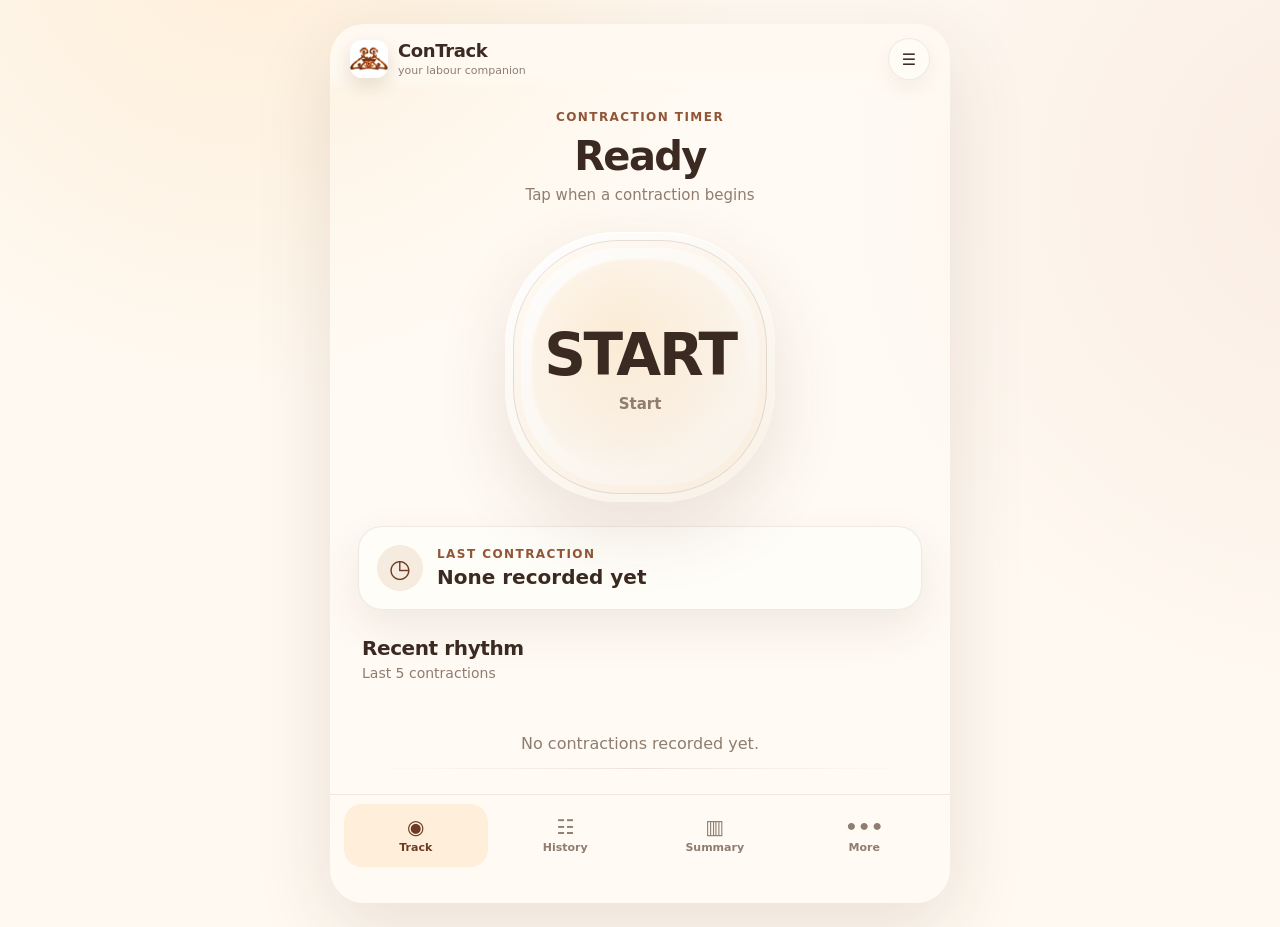
==== commit bb6b6caa: "FinalDraft" ====
--- a/index.html
+++ b/index.html
@@ -7,16 +7,16 @@
   <meta name="apple-mobile-web-app-capable" content="yes" />
   <meta name="apple-mobile-web-app-status-bar-style" content="default" />
   <meta name="apple-mobile-web-app-title" content="ConTrack" />
-  <title>ConTrack V3.0 — by Hanging Sense</title>
+  <title>ConTrack V3.1 — by Hanging Sense</title>
   <link rel="manifest" href="manifest.webmanifest" />
-  <link rel="apple-touch-icon" href="assets/icon-192.png" />
+  <link rel="apple-touch-icon" href="icon-192.png" />
   <link rel="stylesheet" href="styles.css" />
 </head>
 <body>
   <div class="app-shell" id="appShell">
     <header class="topbar">
       <div class="brand-mini" aria-label="ConTrack by Hanging Sense">
-        <img src="assets/brand-mark.jpg" alt="" class="brand-mini__mark" />
+        <img src="brand-mark.png" alt="ConTrack brand mark" class="brand-mini__mark" />
         <div class="brand-mini__text">
           <strong>ConTrack</strong>
           <span data-i18n="companion">your labour companion</span>
@@ -28,7 +28,6 @@
     </header>
 
     <main class="main" id="mainContent">
-      <!-- TRACK -->
       <section class="screen active" data-screen="track" aria-labelledby="trackTitle">
         <div class="track-hero">
           <div class="hero-kicker" id="trackTitle" data-i18n="trackKicker">Contraction timer</div>
@@ -63,11 +62,10 @@
         </section>
       </section>
 
-      <!-- HISTORY -->
       <section class="screen" data-screen="history" aria-labelledby="historyTitle">
         <div class="page-head">
           <div>
-            <div class="eyebrow">CONTRACK V3.0</div>
+            <div class="eyebrow">CONTRACK V3.1</div>
             <h1 id="historyTitle" data-i18n="history">History</h1>
             <p data-i18n="historySubtitle">Your contraction record</p>
           </div>
@@ -79,11 +77,10 @@
         <div class="history-list" id="historyList"></div>
       </section>
 
-      <!-- SUMMARY -->
       <section class="screen" data-screen="summary" aria-labelledby="summaryTitle">
         <div class="page-head summary-head">
           <div>
-            <div class="eyebrow">CONTRACK V3.0</div>
+            <div class="eyebrow">CONTRACK V3.1</div>
             <h1 id="summaryTitle" data-i18n="summary">Summary</h1>
             <p data-i18n="summarySubtitle">Your contraction activity at a glance</p>
           </div>
@@ -102,6 +99,10 @@
             </div>
           </div>
           <div class="summary-chart" id="summaryChart" role="img" aria-label="Contraction timeline"></div>
+          <div class="summary-chart-legend">
+            <span><i class="legend-chip legend-chip--bar"></i><span data-i18n="legendDuration">Bar height = duration</span></span>
+            <span><i class="legend-chip legend-chip--dot"></i><span data-i18n="legendIntensity">Top dot / label = intensity</span></span>
+          </div>
         </section>
 
         <section class="summary-block">
@@ -120,11 +121,10 @@
         </div>
       </section>
 
-      <!-- MORE -->
       <section class="screen" data-screen="more" aria-labelledby="moreTitle">
         <div class="page-head">
           <div>
-            <div class="eyebrow">CONTRACK V3.0</div>
+            <div class="eyebrow">CONTRACK V3.1</div>
             <h1 id="moreTitle" data-i18n="more">More</h1>
             <p data-i18n="moreSubtitle">Personalise, export and learn</p>
           </div>
@@ -151,9 +151,37 @@
         </section>
 
         <section class="brand-panel">
-          <img src="assets/brand-lockup.jpg" alt="ConTrack by Hanging Sense" />
+          <img src="brand-lockup.png" alt="ConTrack by Hanging Sense" />
           <p data-i18n="brandStatement">A calm digital birth companion with a human identity.</p>
-          <div class="version">ConTrack V3.0 · Offline-first</div>
+          <div class="version">ConTrack V3.1 · Offline-first</div>
+        </section>
+
+        <section class="settings-section">
+          <h2 data-i18n="creatorTitle">App creator</h2>
+          <div class="creator-panel">
+            <img src="creator-benyima-ai.png" alt="BenYima AI logo" class="creator-logo" />
+            <div class="creator-copy">
+              <div class="eyebrow" data-i18n="creatorLabel">Created by</div>
+              <h3>BenYima AI</h3>
+              <p data-i18n="creatorDescription">Digital product concept, AI implementation and release support.</p>
+            </div>
+          </div>
+        </section>
+
+        <section class="settings-section">
+          <h2 data-i18n="contactTitle">Doula contact scans</h2>
+          <div class="qr-grid">
+            <figure class="qr-card">
+              <img src="contact-wechat.jpg" alt="WeChat QR code for Doula Silvana" class="qr-card__img" />
+              <figcaption>Doula Silvana · WeChat</figcaption>
+              <a class="qr-save" href="contact-wechat.jpg" download="Doula-Silvana-WeChat.jpg" data-i18n="saveImage">Save image</a>
+            </figure>
+            <figure class="qr-card">
+              <img src="contact-telegram.jpg" alt="Telegram QR code for Doula Silvana" class="qr-card__img" />
+              <figcaption>Doula Silvana · Telegram</figcaption>
+              <a class="qr-save" href="contact-telegram.jpg" download="Doula-Silvana-Telegram.jpg" data-i18n="saveImage">Save image</a>
+            </figure>
+          </div>
         </section>
       </section>
     </main>
--- a/styles.css
+++ b/styles.css
@@ -48,3 +48,22 @@
 @media (min-width:720px){body{padding:24px 0}.app-shell{min-height:calc(100dvh - 48px);border-radius:34px;overflow:hidden;box-shadow:0 24px 80px rgba(74,39,21,.12);background:rgba(255,255,255,.18)}.bottom-nav{bottom:24px;border-radius:0 0 34px 34px}.topbar{border-radius:34px 34px 0 0}.main{padding-left:28px;padding-right:28px}}
 @media (max-width:380px){.metrics{grid-template-columns:1fr}.history-row{grid-template-columns:72px 1fr auto}.track-hero{min-height:400px}}
 @media (prefers-reduced-motion:reduce){*{animation:none!important;transition:none!important}}
+
+.summary-chart{align-items:flex-end}
+.chart-col{flex:1;min-width:12px;max-width:34px;display:flex;flex-direction:column;align-items:center;justify-content:flex-end;gap:6px}
+.chart-bar{width:100%;min-width:12px;max-width:34px;position:relative}
+.chart-intensity{font-size:10px;color:var(--wood);font-weight:800;line-height:1;background:rgba(255,253,248,.8);padding:2px 4px;border-radius:999px;border:1px solid var(--border)}
+.summary-chart-legend{display:flex;flex-wrap:wrap;gap:12px 18px;padding-top:12px;color:var(--muted);font-size:12px}
+.summary-chart-legend span{display:flex;align-items:center;gap:7px}
+.legend-chip{display:inline-block;vertical-align:middle}
+.legend-chip--bar{width:12px;height:18px;border-radius:999px;background:linear-gradient(to top,var(--amber2),var(--wood2))}
+.legend-chip--dot{width:10px;height:10px;border-radius:50%;background:var(--amber);box-shadow:0 0 0 4px rgba(242,161,58,.08)}
+.creator-panel{display:grid;grid-template-columns:110px 1fr;gap:16px;align-items:center;padding:18px;border-radius:28px;border:1px solid var(--border);background:rgba(255,253,248,.78);box-shadow:var(--shadow)}
+.creator-logo{width:100%;max-width:110px;border-radius:24px;display:block;box-shadow:0 14px 32px rgba(39,16,69,.18)}
+.creator-copy h3{margin:4px 0 8px;font-size:24px;letter-spacing:-.03em}.creator-copy p{margin:0;color:var(--muted);line-height:1.5}
+.qr-grid{display:grid;grid-template-columns:1fr 1fr;gap:12px}
+.qr-card{margin:0;padding:16px;border-radius:24px;border:1px solid var(--border);background:rgba(255,253,248,.78);box-shadow:var(--shadow);display:flex;flex-direction:column;gap:10px}
+.qr-card__img{width:100%;aspect-ratio:1/1;object-fit:cover;border-radius:18px;background:#fff}
+.qr-card figcaption{font-weight:700;font-size:14px}
+.qr-save{text-decoration:none;display:inline-flex;align-items:center;justify-content:center;padding:10px 12px;border-radius:14px;background:var(--surface2);color:var(--wood);font-weight:700}
+@media (max-width:480px){.qr-grid{grid-template-columns:1fr}.creator-panel{grid-template-columns:1fr}.creator-logo{max-width:140px}.creator-copy h3{font-size:22px}}
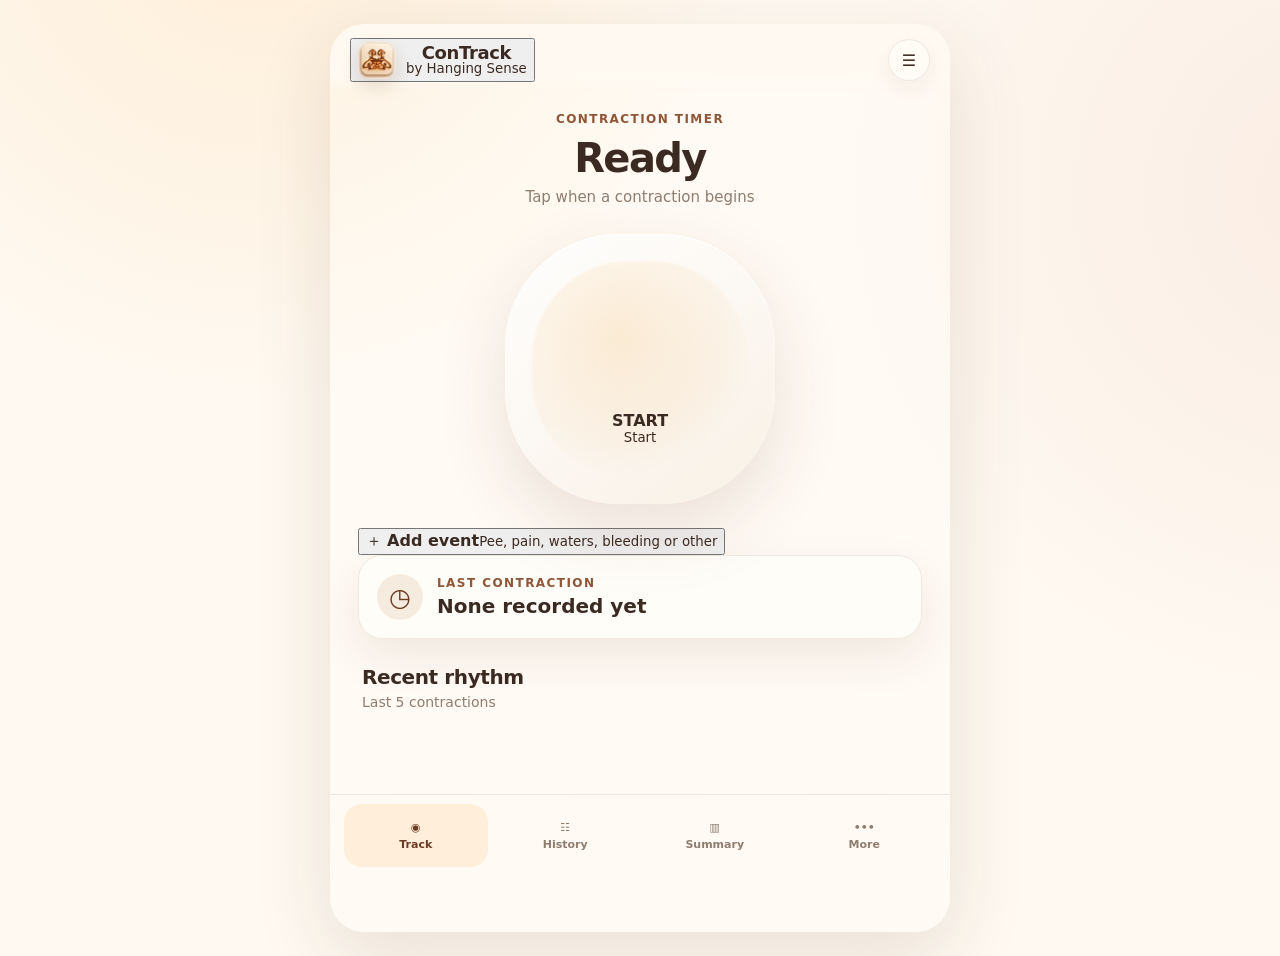
==== commit ca75a946: "Update ConTrack HangingSense preview UI to V4.3" ====
--- a/index.html
+++ b/index.html
@@ -3,225 +3,208 @@
 <head>
   <meta charset="utf-8" />
   <meta name="viewport" content="width=device-width,initial-scale=1,viewport-fit=cover,user-scalable=no" />
-  <meta name="theme-color" content="#fff9f1" />
+  <meta name="theme-color" content="#fff6ea" />
   <meta name="apple-mobile-web-app-capable" content="yes" />
   <meta name="apple-mobile-web-app-status-bar-style" content="default" />
   <meta name="apple-mobile-web-app-title" content="ConTrack" />
-  <title>ConTrack V3.1 — by Hanging Sense</title>
+  <title>ConTrack V4.3 — by Hanging Sense</title>
   <link rel="manifest" href="manifest.webmanifest" />
   <link rel="apple-touch-icon" href="icon-192.png" />
   <link rel="stylesheet" href="styles.css" />
 </head>
 <body>
-  <div class="app-shell" id="appShell">
-    <header class="topbar">
-      <div class="brand-mini" aria-label="ConTrack by Hanging Sense">
-        <img src="brand-mark.png" alt="ConTrack brand mark" class="brand-mini__mark" />
-        <div class="brand-mini__text">
-          <strong>ConTrack</strong>
-          <span data-i18n="companion">your labour companion</span>
-        </div>
-      </div>
-      <button class="icon-btn" id="quickSettings" aria-label="Open settings" title="Settings">
-        <span aria-hidden="true">☰</span>
-      </button>
-    </header>
-
-    <main class="main" id="mainContent">
-      <section class="screen active" data-screen="track" aria-labelledby="trackTitle">
-        <div class="track-hero">
-          <div class="hero-kicker" id="trackTitle" data-i18n="trackKicker">Contraction timer</div>
-          <div class="hero-state" id="heroState" data-i18n="ready">Ready</div>
-          <div class="hero-sub" id="heroSub" data-i18n="tapWhenBegins">Tap when a contraction begins</div>
-
-          <button class="timer-orb" id="timerButton" aria-live="polite">
-            <span class="timer-orb__ring"></span>
-            <span class="timer-orb__content">
-              <span class="timer-orb__time" id="timerValue">START</span>
-              <span class="timer-orb__caption" id="timerCaption" data-i18n="start">Start</span>
-            </span>
-          </button>
-        </div>
-
-        <div class="last-card" id="lastCard">
-          <div class="last-card__icon">◷</div>
-          <div>
-            <div class="eyebrow" data-i18n="lastContraction">Last contraction</div>
-            <div class="last-card__value" id="lastValue" data-i18n="noneYet">None recorded yet</div>
+<div class="app-shell">
+  <header class="topbar">
+    <button class="brand-mini" data-nav="track" aria-label="ConTrack home">
+      <img src="brand-app-icon.png" alt="" class="brand-mini__mark" />
+      <span class="brand-mini__text"><strong>ConTrack</strong><small>by Hanging Sense</small></span>
+    </button>
+    <button class="icon-btn" id="quickSettings" aria-label="Open settings">☰</button>
+  </header>
+
+  <main class="main">
+    <section class="screen active" data-screen="track">
+      <div class="track-hero">
+        <div class="hero-kicker" data-i18n="trackKicker">Contraction timer</div>
+        <div class="hero-state" id="heroState">Ready</div>
+        <div class="hero-sub" id="heroSub">Tap when a contraction begins</div>
+        <button class="timer-orb" id="timerButton" aria-live="polite">
+          <span class="timer-orb__halo"></span>
+          <span class="timer-orb__content">
+            <strong id="timerValue">START</strong>
+            <small id="timerCaption">Start</small>
+          </span>
+        </button>
+      </div>
+
+      <section class="track-actions">
+        <button class="event-action" id="addEventBtn">
+          <span class="event-action__icon">＋</span>
+          <span><b data-i18n="addEvent">Add event</b><small data-i18n="addEventHint">Pee, pain, waters, bleeding or other</small></span>
+        </button>
+      </section>
+
+      <div class="last-card">
+        <span class="last-card__icon">◷</span>
+        <div><div class="eyebrow" data-i18n="lastContraction">Last contraction</div><div id="lastValue" class="last-card__value">None recorded yet</div></div>
+      </div>
+
+      <section class="rhythm-section">
+        <div class="section-head"><div><h2 data-i18n="recentRhythm">Recent rhythm</h2><p data-i18n="lastFive">Last 5 contractions</p></div></div>
+        <div class="rhythm" id="rhythm"></div>
+      </section>
+    </section>
+
+    <section class="screen" data-screen="history">
+      <div class="page-head"><div class="eyebrow">CONTRACK V4.3</div><h1 data-i18n="history">History</h1><p data-i18n="historySubtitle">Contractions and events in one timeline</p></div>
+      <div class="segmented"><button class="segment active" data-history-filter="today" data-i18n="today">Today</button><button class="segment" data-history-filter="all" data-i18n="all">All</button></div>
+      <div class="timeline-table-wrap">
+        <div class="history-table-head">
+          <span data-i18n="time">Time</span><span data-i18n="event">Event</span><span data-i18n="details">Details</span>
+        </div>
+        <div id="historyList" class="history-list"></div>
+      </div>
+    </section>
+
+    <section class="screen" data-screen="summary">
+      <div class="page-head"><div class="eyebrow">CONTRACK V4.3</div><h1 data-i18n="summary">Summary</h1><p data-i18n="summarySubtitle">A factual report of recorded timing, intensity and events</p></div>
+
+      <section class="summary-chart-card">
+        <div class="summary-chart-head">
+          <div><h2 data-i18n="contractionPattern">Contraction pattern</h2><p id="rangeDescription">Selected range</p></div>
+          <div class="segmented compact">
+            <button class="segment active" data-range="60">1 h</button>
+            <button class="segment" data-range="180">3 h</button>
+            <button class="segment" data-range="day" data-i18n="day">Day</button>
+            <button class="segment" data-range="all" data-i18n="all">All</button>
           </div>
         </div>
-
-        <section class="rhythm-section" aria-labelledby="rhythmTitle">
-          <div class="section-head">
-            <div>
-              <h2 id="rhythmTitle" data-i18n="recentRhythm">Recent rhythm</h2>
-              <p data-i18n="lastFive">Last 5 contractions</p>
-            </div>
-          </div>
-          <div class="rhythm" id="rhythm" role="img" aria-label="Recent contraction rhythm"></div>
-        </section>
-      </section>
-
-      <section class="screen" data-screen="history" aria-labelledby="historyTitle">
-        <div class="page-head">
-          <div>
-            <div class="eyebrow">CONTRACK V3.1</div>
-            <h1 id="historyTitle" data-i18n="history">History</h1>
-            <p data-i18n="historySubtitle">Your contraction record</p>
-          </div>
-        </div>
-        <div class="segmented" role="tablist" aria-label="History filter">
-          <button class="segment active" data-history-filter="today" data-i18n="today">Today</button>
-          <button class="segment" data-history-filter="all" data-i18n="all">All</button>
-        </div>
-        <div class="history-list" id="historyList"></div>
-      </section>
-
-      <section class="screen" data-screen="summary" aria-labelledby="summaryTitle">
-        <div class="page-head summary-head">
-          <div>
-            <div class="eyebrow">CONTRACK V3.1</div>
-            <h1 id="summaryTitle" data-i18n="summary">Summary</h1>
-            <p data-i18n="summarySubtitle">Your contraction activity at a glance</p>
-          </div>
-        </div>
-
-        <section class="summary-chart-card">
-          <div class="section-head summary-chart-head">
-            <div>
-              <h2 data-i18n="recentPattern">Recent pattern</h2>
-              <p data-i18n="lastHourDescription">Contractions over the last 60 minutes</p>
-            </div>
-            <div class="segmented compact" role="tablist" aria-label="Summary range">
-              <button class="segment active" data-range="60">1 h</button>
-              <button class="segment" data-range="180">3 h</button>
-              <button class="segment" data-range="all" data-i18n="all">All</button>
-            </div>
-          </div>
-          <div class="summary-chart" id="summaryChart" role="img" aria-label="Contraction timeline"></div>
-          <div class="summary-chart-legend">
-            <span><i class="legend-chip legend-chip--bar"></i><span data-i18n="legendDuration">Bar height = duration</span></span>
-            <span><i class="legend-chip legend-chip--dot"></i><span data-i18n="legendIntensity">Top dot / label = intensity</span></span>
-          </div>
-        </section>
-
-        <section class="summary-block">
-          <h2 data-i18n="last60">Last 60 minutes</h2>
-          <div class="metrics" id="metrics"></div>
-        </section>
-
-        <section class="session-summary-card">
-          <div class="eyebrow" data-i18n="sessionSummary">Session summary</div>
-          <p id="sessionSummaryText"></p>
-        </section>
-
-        <div class="summary-actions">
-          <button class="primary-action" id="shareSummary" data-i18n="shareSummary">Share summary</button>
-          <button class="secondary-action" id="exportPng" data-i18n="exportPng">Export chart PNG</button>
-        </div>
-      </section>
-
-      <section class="screen" data-screen="more" aria-labelledby="moreTitle">
-        <div class="page-head">
-          <div>
-            <div class="eyebrow">CONTRACK V3.1</div>
-            <h1 id="moreTitle" data-i18n="more">More</h1>
-            <p data-i18n="moreSubtitle">Personalise, export and learn</p>
-          </div>
-        </div>
-
-        <section class="settings-section">
-          <h2 data-i18n="appearance">Appearance</h2>
-          <div class="theme-grid" id="themeGrid"></div>
-        </section>
-
-        <section class="settings-section">
-          <h2 data-i18n="language">Language</h2>
-          <select id="languageSelect" class="select-control" aria-label="Language"></select>
-        </section>
-
-        <section class="settings-section">
-          <h2 data-i18n="data">Data</h2>
-          <div class="action-list">
-            <button class="action-row" id="exportCsv"><span data-i18n="exportCsv">Export CSV</span><span>›</span></button>
-            <button class="action-row" id="exportJson"><span data-i18n="backupJson">Backup JSON</span><span>›</span></button>
-            <label class="action-row file-row"><span data-i18n="restoreJson">Restore JSON</span><input type="file" id="restoreJson" accept="application/json" hidden /><span>›</span></label>
-            <button class="action-row danger" id="resetData"><span data-i18n="resetAll">Reset all data</span><span>›</span></button>
-          </div>
-        </section>
-
-        <section class="brand-panel">
-          <img src="brand-lockup.png" alt="ConTrack by Hanging Sense" />
-          <p data-i18n="brandStatement">A calm digital birth companion with a human identity.</p>
-          <div class="version">ConTrack V3.1 · Offline-first</div>
-        </section>
-
-        <section class="settings-section">
-          <h2 data-i18n="creatorTitle">App creator</h2>
-          <div class="creator-panel">
-            <img src="creator-benyima-ai.png" alt="BenYima AI logo" class="creator-logo" />
-            <div class="creator-copy">
-              <div class="eyebrow" data-i18n="creatorLabel">Created by</div>
-              <h3>BenYima AI</h3>
-              <p data-i18n="creatorDescription">Digital product concept, AI implementation and release support.</p>
-            </div>
-          </div>
-        </section>
-
-        <section class="settings-section">
-          <h2 data-i18n="contactTitle">Doula contact scans</h2>
-          <div class="qr-grid">
-            <figure class="qr-card">
-              <img src="contact-wechat.jpg" alt="WeChat QR code for Doula Silvana" class="qr-card__img" />
-              <figcaption>Doula Silvana · WeChat</figcaption>
-              <a class="qr-save" href="contact-wechat.jpg" download="Doula-Silvana-WeChat.jpg" data-i18n="saveImage">Save image</a>
-            </figure>
-            <figure class="qr-card">
-              <img src="contact-telegram.jpg" alt="Telegram QR code for Doula Silvana" class="qr-card__img" />
-              <figcaption>Doula Silvana · Telegram</figcaption>
-              <a class="qr-save" href="contact-telegram.jpg" download="Doula-Silvana-Telegram.jpg" data-i18n="saveImage">Save image</a>
-            </figure>
-          </div>
-        </section>
-      </section>
-    </main>
-
-    <nav class="bottom-nav" aria-label="Primary navigation">
-      <button class="nav-item active" data-nav="track"><span class="nav-icon">◉</span><span data-i18n="track">Track</span></button>
-      <button class="nav-item" data-nav="history"><span class="nav-icon">☷</span><span data-i18n="history">History</span></button>
-      <button class="nav-item" data-nav="summary"><span class="nav-icon">▥</span><span data-i18n="summary">Summary</span></button>
-      <button class="nav-item" data-nav="more"><span class="nav-icon">•••</span><span data-i18n="more">More</span></button>
-    </nav>
+        <div class="chart-shell">
+          <svg id="unifiedChart" class="unified-chart" viewBox="0 0 760 360" role="img" aria-label="Unified contraction chart"></svg>
+        </div>
+        <div class="chart-legend">
+          <span><i class="legend legend-duration"></i><b data-i18n="duration">Duration</b> <small>sec</small></span>
+          <span><i class="legend legend-interval"></i><b data-i18n="interval">Interval</b> <small data-i18n="startToStart">start-to-start</small></span>
+          <span><i class="legend legend-pain"></i><b data-i18n="intensity">Pain intensity</b> <small>0–10</small></span>
+          <span><i class="legend legend-event"></i><b data-i18n="events">Events</b></span>
+        </div>
+      </section>
+
+      <section class="metrics" id="metrics"></section>
+
+      <section class="report-preview">
+        <div class="section-head"><div><h2 data-i18n="timelineReport">Timeline report</h2><p data-i18n="timelineReportHint">Includes cumulative averages to show the recorded trend.</p></div></div>
+        <div id="reportTable" class="report-table"></div>
+      </section>
+
+      <div class="summary-actions">
+        <button class="primary-action" id="shareReport" data-i18n="shareReport">Share full report</button>
+        <button class="secondary-action" id="downloadReport" data-i18n="downloadReport">Download HTML report</button>
+      </div>
+    </section>
+
+    <section class="screen" data-screen="more">
+      <div class="page-head"><div class="eyebrow">CONTRACK V4.3</div><h1 data-i18n="more">More</h1><p data-i18n="moreSubtitle">Appearance, language, sessions and data</p></div>
+
+      <section class="settings-section">
+        <h2 data-i18n="appearance">Appearance</h2>
+        <p class="section-note" data-i18n="appearanceHint">Five distinct palettes remain harmonious with the copper Hanging Sense identity.</p>
+        <div class="theme-grid" id="themeGrid"></div>
+      </section>
+
+      <section class="settings-section">
+        <h2 data-i18n="language">Language</h2>
+        <select id="languageSelect" class="select-control"></select>
+      </section>
+
+      <section class="settings-section">
+        <h2 data-i18n="sessions">Sessions</h2>
+        <div class="action-list">
+          <button class="action-row" id="newSessionBtn"><span data-i18n="newSession">Start new session</span><span>›</span></button>
+          <button class="action-row" id="exportBackup"><span data-i18n="backupSession">Backup current session + photos</span><span>›</span></button>
+          <label class="action-row file-row"><span data-i18n="restoreBackup">Restore backup</span><input type="file" id="restoreBackup" accept="application/json" hidden><span>›</span></label>
+          <button class="action-row" id="exportCsv"><span data-i18n="exportCsv">Export CSV</span><span>›</span></button>
+        </div>
+      </section>
+
+      <section class="brand-panel">
+        <img src="brand-lockup.png" alt="ConTrack by Hanging Sense" />
+        <p data-i18n="brandStatement">A calm, local-first labour companion with a human identity.</p>
+        <div class="version">ConTrack V4.3 · Local & offline-first</div>
+      </section>
+
+      <section class="creator-panel">
+        <img src="creator-benyima-ai.png" alt="BenYimaAI creator logo" class="creator-logo" />
+        <div>
+          <div class="eyebrow">APP CREATOR</div>
+          <h2>BenYimaAI</h2>
+          <p>Product concept, UX direction and application development.</p>
+        </div>
+      </section>
+
+      <section class="settings-section">
+        <h2>Doula Silvana</h2>
+        <div class="qr-grid">
+          <figure class="qr-card"><img src="contact-wechat.jpg" alt="WeChat QR code"><figcaption>WeChat</figcaption></figure>
+          <figure class="qr-card"><img src="contact-telegram.jpg" alt="Telegram QR code"><figcaption>Telegram</figcaption></figure>
+        </div>
+      </section>
+    </section>
+  </main>
+
+  <nav class="bottom-nav">
+    <button class="nav-item active" data-nav="track"><span>◉</span><b data-i18n="track">Track</b></button>
+    <button class="nav-item" data-nav="history"><span>☷</span><b data-i18n="history">History</b></button>
+    <button class="nav-item" data-nav="summary"><span>▥</span><b data-i18n="summary">Summary</b></button>
+    <button class="nav-item" data-nav="more"><span>•••</span><b data-i18n="more">More</b></button>
+  </nav>
+</div>
+
+<div class="sheet-backdrop" id="sheetBackdrop" hidden></div>
+
+<section class="bottom-sheet" id="intensitySheet" hidden aria-modal="true" role="dialog">
+  <div class="sheet-grabber"></div>
+  <div class="eyebrow" data-i18n="saved">Contraction saved</div>
+  <h2 id="savedDuration">54 sec</h2>
+  <h3 data-i18n="howIntense">How intense was it?</h3>
+  <div class="intensity-control">
+    <div class="intensity-reading"><strong id="intensityNumber">5</strong><span>/10</span><b id="intensityLabel">Moderate</b></div>
+    <input id="intensitySlider" type="range" min="0" max="10" step="1" value="5" aria-label="Pain intensity">
+    <div class="intensity-scale"><span data-i18n="low">Low</span><span data-i18n="moderate">Moderate</span><span data-i18n="strong">Strong</span><span data-i18n="intense">Intense</span></div>
   </div>
-
-  <div class="sheet-backdrop" id="sheetBackdrop" hidden></div>
-  <section class="bottom-sheet" id="intensitySheet" aria-modal="true" role="dialog" aria-labelledby="intensityTitle" hidden>
-    <div class="sheet-grabber"></div>
-    <div class="eyebrow" data-i18n="saved">Contraction saved</div>
-    <h2 id="savedDuration">54 sec</h2>
-    <h3 id="intensityTitle" data-i18n="howIntense">How intense was it?</h3>
-    <div class="intensity-grid" id="intensityGrid"></div>
-    <button class="sheet-skip" id="skipIntensity" data-i18n="skip">Skip</button>
-  </section>
-
-  <section class="bottom-sheet edit-sheet" id="editSheet" aria-modal="true" role="dialog" aria-labelledby="editTitle" hidden>
-    <div class="sheet-grabber"></div>
-    <h2 id="editTitle" data-i18n="editContraction">Edit contraction</h2>
-    <input type="hidden" id="editId" />
-    <div class="form-grid">
-      <label><span data-i18n="startTime">Start time</span><input id="editStart" type="datetime-local" /></label>
-      <label><span data-i18n="duration">Duration (sec)</span><input id="editDuration" type="number" min="1" max="3600" /></label>
-      <label><span data-i18n="intensity">Intensity</span><input id="editIntensity" type="number" min="1" max="10" placeholder="—" /></label>
-      <label class="wide"><span data-i18n="notes">Notes</span><textarea id="editNotes" rows="3"></textarea></label>
-    </div>
-    <div class="sheet-actions">
-      <button class="primary-action" id="saveEdit" data-i18n="save">Save</button>
-      <button class="secondary-action danger-text" id="deleteEdit" data-i18n="delete">Delete</button>
-    </div>
-  </section>
-
-  <div class="toast" id="toast" role="status" aria-live="polite"></div>
-
-  <script src="app.js"></script>
+  <div class="sheet-actions"><button class="primary-action" id="saveIntensity" data-i18n="save">Save</button><button class="secondary-action" id="skipIntensity" data-i18n="later">Later</button></div>
+</section>
+
+<section class="bottom-sheet" id="eventSheet" hidden aria-modal="true" role="dialog">
+  <div class="sheet-grabber"></div>
+  <h2 data-i18n="addEvent">Add event</h2>
+  <div class="event-types" id="eventTypes">
+    <button data-event-type="pee"><span>🚻</span><b data-i18n="pee">Pee</b></button>
+    <button data-event-type="pain"><span>⚡</span><b data-i18n="painEvent">Pain / discomfort</b></button>
+    <button data-event-type="waters"><span>💧</span><b data-i18n="waters">Waters / fluid</b></button>
+    <button data-event-type="bleeding"><span class="bleed-dot"></span><b data-i18n="bleeding">Bleeding</b></button>
+    <button data-event-type="other"><span>＋</span><b data-i18n="other">Other</b></button>
+  </div>
+  <label class="field"><span data-i18n="notes">Note (optional)</span><textarea id="eventNote" rows="3" maxlength="500"></textarea></label>
+  <label class="photo-picker">
+    <input id="eventPhoto" type="file" accept="image/*" capture="environment" hidden>
+    <span>📷</span><b data-i18n="addPhoto">Add photo</b><small id="photoStatus" data-i18n="photoLocal">Stored only on this device</small>
+  </label>
+  <div class="sheet-actions"><button class="primary-action" id="saveEvent" data-i18n="saveEvent">Save event</button><button class="secondary-action" id="cancelEvent" data-i18n="cancel">Cancel</button></div>
+</section>
+
+<section class="bottom-sheet" id="sessionSheet" hidden aria-modal="true" role="dialog">
+  <div class="sheet-grabber"></div>
+  <h2 data-i18n="protectHistory">Protect your history first</h2>
+  <p class="sheet-copy" data-i18n="protectHistoryText">This session contains recorded data. Back it up with photos or archive it in the app before starting again.</p>
+  <div class="stack-actions">
+    <button class="primary-action" id="backupAndNew" data-i18n="backupAndNew">Download backup & start new</button>
+    <button class="secondary-action" id="archiveAndNew" data-i18n="archiveAndNew">Archive in app & start new</button>
+    <button class="text-action" id="cancelNew" data-i18n="cancel">Cancel</button>
+  </div>
+</section>
+
+<div class="toast" id="toast" role="status" aria-live="polite"></div>
+<script src="app.js"></script>
 </body>
 </html>
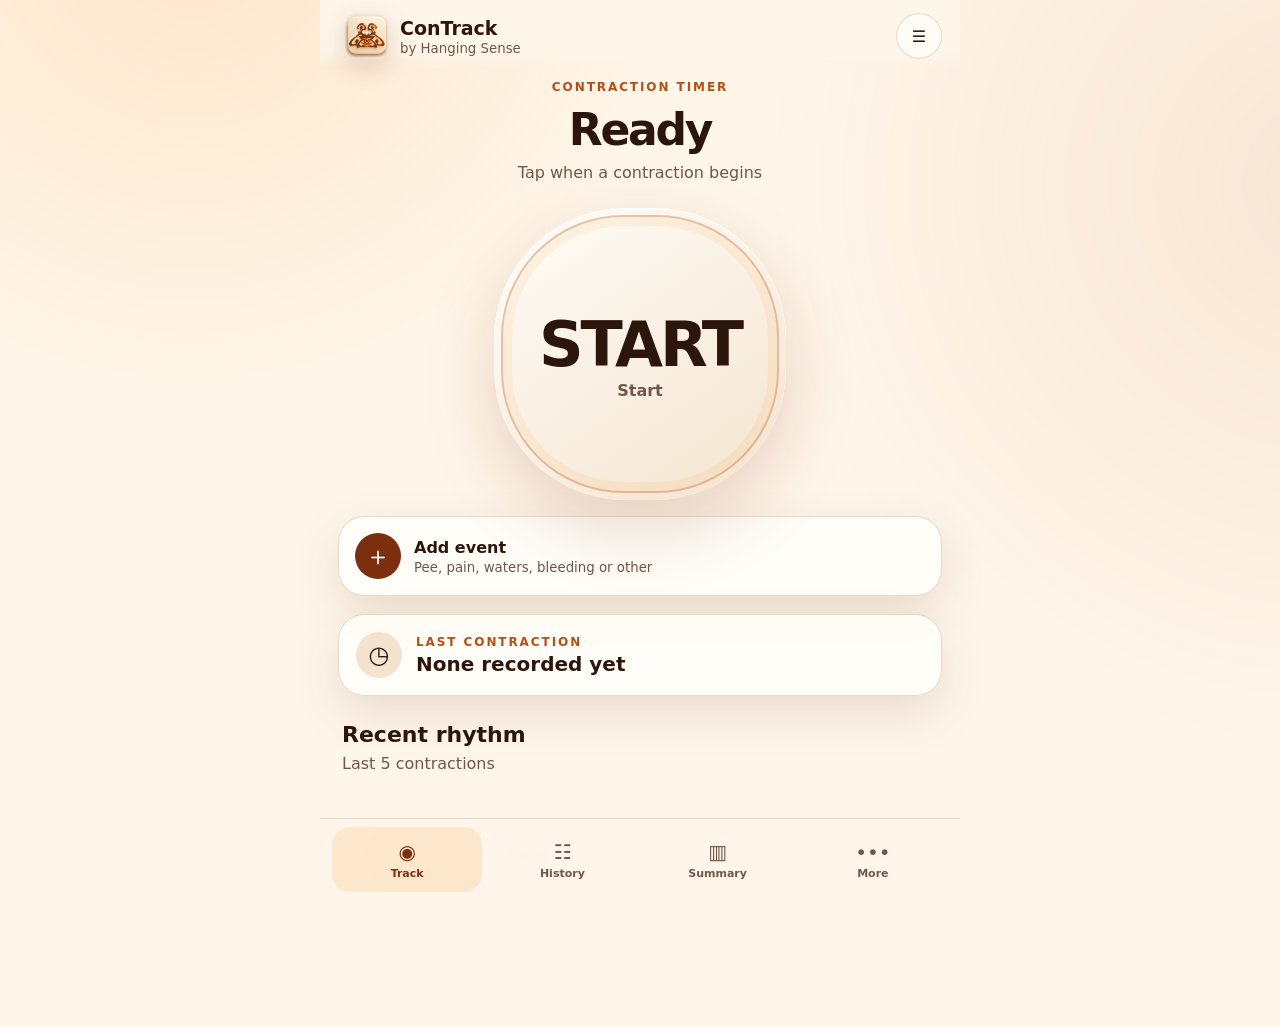
==== commit 235c83c1: "Wire ConTrack V4.4 runtime and export UX" ====
--- a/index.html
+++ b/index.html
@@ -7,10 +7,11 @@
   <meta name="apple-mobile-web-app-capable" content="yes" />
   <meta name="apple-mobile-web-app-status-bar-style" content="default" />
   <meta name="apple-mobile-web-app-title" content="ConTrack" />
-  <title>ConTrack V4.3 — by Hanging Sense</title>
+  <title>ConTrack V4.4 — by Hanging Sense</title>
   <link rel="manifest" href="manifest.webmanifest" />
   <link rel="apple-touch-icon" href="icon-192.png" />
   <link rel="stylesheet" href="styles.css" />
+  <link rel="stylesheet" href="v44.css" />
 </head>
 <body>
 <div class="app-shell">
@@ -56,7 +57,7 @@
     </section>
 
     <section class="screen" data-screen="history">
-      <div class="page-head"><div class="eyebrow">CONTRACK V4.3</div><h1 data-i18n="history">History</h1><p data-i18n="historySubtitle">Contractions and events in one timeline</p></div>
+      <div class="page-head"><div class="eyebrow">CONTRACK V4.4</div><h1 data-i18n="history">History</h1><p data-i18n="historySubtitle">Contractions and events in one timeline</p></div>
       <div class="segmented"><button class="segment active" data-history-filter="today" data-i18n="today">Today</button><button class="segment" data-history-filter="all" data-i18n="all">All</button></div>
       <div class="timeline-table-wrap">
         <div class="history-table-head">
@@ -67,7 +68,7 @@
     </section>
 
     <section class="screen" data-screen="summary">
-      <div class="page-head"><div class="eyebrow">CONTRACK V4.3</div><h1 data-i18n="summary">Summary</h1><p data-i18n="summarySubtitle">A factual report of recorded timing, intensity and events</p></div>
+      <div class="page-head"><div class="eyebrow">CONTRACK V4.4</div><h1 data-i18n="summary">Summary</h1><p data-i18n="summarySubtitle">A factual report of recorded timing, intensity and events</p></div>
 
       <section class="summary-chart-card">
         <div class="summary-chart-head">
@@ -99,16 +100,16 @@
 
       <div class="summary-actions">
         <button class="primary-action" id="shareReport" data-i18n="shareReport">Share full report</button>
-        <button class="secondary-action" id="downloadReport" data-i18n="downloadReport">Download HTML report</button>
+        <button class="secondary-action" id="downloadReport" data-i18n="downloadReport">Download / save report</button>
       </div>
     </section>
 
     <section class="screen" data-screen="more">
-      <div class="page-head"><div class="eyebrow">CONTRACK V4.3</div><h1 data-i18n="more">More</h1><p data-i18n="moreSubtitle">Appearance, language, sessions and data</p></div>
+      <div class="page-head"><div class="eyebrow">CONTRACK V4.4</div><h1 data-i18n="more">More</h1><p data-i18n="moreSubtitle">Appearance, language, sessions and data</p></div>
 
       <section class="settings-section">
         <h2 data-i18n="appearance">Appearance</h2>
-        <p class="section-note" data-i18n="appearanceHint">Five distinct palettes remain harmonious with the copper Hanging Sense identity.</p>
+        <p class="section-note" data-i18n="appearanceHint">Six distinct palettes remain harmonious with the copper Hanging Sense identity.</p>
         <div class="theme-grid" id="themeGrid"></div>
       </section>
 
@@ -130,7 +131,7 @@
       <section class="brand-panel">
         <img src="brand-lockup.png" alt="ConTrack by Hanging Sense" />
         <p data-i18n="brandStatement">A calm, local-first labour companion with a human identity.</p>
-        <div class="version">ConTrack V4.3 · Local & offline-first</div>
+        <div class="version">ConTrack V4.4 · Local & offline-first</div>
       </section>
 
       <section class="creator-panel">
@@ -204,7 +205,24 @@
   </div>
 </section>
 
+<section class="bottom-sheet" id="exportSheet" hidden aria-modal="true" role="dialog">
+  <div class="sheet-grabber"></div>
+  <h2 data-i18n="exportReport">Export report</h2>
+  <p class="sheet-copy" data-i18n="exportReportHint">Choose a format for the currently selected Summary range.</p>
+  <div class="export-choice-grid">
+    <button class="export-choice" id="exportPicture">
+      <span class="export-choice__icon">▧</span>
+      <span><b data-i18n="picturePng">Picture / PNG</b><small data-i18n="picturePngHint">Easy to save, send or print</small></span>
+    </button>
+    <button class="export-choice" id="exportHtml">
+      <span class="export-choice__icon">HTML</span>
+      <span><b data-i18n="htmlReport">HTML report</b><small data-i18n="htmlReportHint">Full chart, timeline, notes and photos</small></span>
+    </button>
+  </div>
+  <button class="text-action full" id="cancelExport" data-i18n="cancel">Cancel</button>
+</section>
+
 <div class="toast" id="toast" role="status" aria-live="polite"></div>
-<script src="app.js"></script>
+<script src="app-v4.4.js"></script>
 </body>
 </html>
--- a/styles.css
+++ b/styles.css
@@ -1,69 +1,51 @@
 :root{
-  --bg:#fff9f1;--bg2:#f8f0e5;--surface:#fffdf8;--surface2:#f5ebde;
-  --text:#3b2a22;--muted:#8f7d70;--wood:#6d3b24;--wood2:#915538;
-  --amber:#f2a13a;--amber2:#f7bb63;--clay:#c97c68;--rose:#dfa5a0;
-  --border:rgba(95,58,36,.10);--shadow:0 18px 46px rgba(92,52,30,.09);
-  --radius-sm:14px;--radius:24px;--radius-lg:36px;--nav-h:82px;
+  --bg:#fff6ea;--bg2:#f7e8d3;--surface:#fffdf8;--surface2:#f4e3cf;
+  --text:#2c160c;--muted:#715649;--primary:#7b2f0e;--primary2:#b54f17;--accent:#f39a32;--accent2:#ffd08a;
+  --rose:#a43a45;--teal:#2d6c66;--line:rgba(81,39,15,.16);--shadow:0 18px 48px rgba(86,42,17,.12);
+  --radius:26px;--radius-sm:17px;--nav-h:82px;--font:ui-rounded,"SF Pro Rounded","Avenir Next",system-ui,-apple-system,sans-serif;
 }
-*{box-sizing:border-box}
-html,body{margin:0;min-height:100%;background:var(--bg);color:var(--text);font-family:Inter,ui-rounded,"SF Pro Rounded","SF Pro Display",system-ui,-apple-system,BlinkMacSystemFont,"Segoe UI",sans-serif}
+html[data-theme="terracotta"]{--bg:#fff1e9;--bg2:#f8dacf;--surface:#fffaf6;--surface2:#f4d2c6;--text:#331610;--muted:#7c5048;--primary:#983f28;--primary2:#c65b3f;--accent:#ed8c65;--accent2:#ffc3a7;--rose:#a62d43;--teal:#31685f;--radius:30px;--font:"Avenir Next",ui-rounded,system-ui,sans-serif}
+html[data-theme="sage"]{--bg:#f3f6ed;--bg2:#dde7d3;--surface:#fbfcf8;--surface2:#e5eadc;--text:#17251c;--muted:#55675b;--primary:#365944;--primary2:#5f7d64;--accent:#c37432;--accent2:#e8b273;--rose:#8f3d48;--teal:#2f6960;--radius:22px;--font:"Trebuchet MS",system-ui,sans-serif}
+html[data-theme="plum"]{--bg:#f8f0f6;--bg2:#ead8e7;--surface:#fffafd;--surface2:#f0dfea;--text:#2b1728;--muted:#70576d;--primary:#60304e;--primary2:#874465;--accent:#d47a42;--accent2:#f1b275;--rose:#9b354e;--teal:#3e6661;--radius:32px;--font:Georgia,"Times New Roman",serif}
+html[data-theme="night"]{--bg:#101217;--bg2:#191b22;--surface:#1d2028;--surface2:#252936;--text:#fff5ea;--muted:#cbb9a8;--primary:#f0a45d;--primary2:#d66f2f;--accent:#ffb259;--accent2:#ffd19a;--rose:#ff7b8f;--teal:#6fc7b8;--line:rgba(255,255,255,.13);--shadow:0 18px 52px rgba(0,0,0,.35);--radius:20px;--font:ui-monospace,"SFMono-Regular",Menlo,monospace}
+*{box-sizing:border-box}html,body{margin:0;min-height:100%;background:var(--bg);color:var(--text);font-family:var(--font)}
 body{overscroll-behavior:none;background:
-  radial-gradient(circle at 20% -10%,rgba(247,187,99,.18),transparent 34%),
-  radial-gradient(circle at 105% 20%,rgba(201,124,104,.10),transparent 34%),var(--bg)}
-button,input,select,textarea{font:inherit}
-button{color:inherit}
-.app-shell{max-width:620px;min-height:100dvh;margin:0 auto;position:relative;padding-bottom:calc(var(--nav-h) + env(safe-area-inset-bottom));}
-.topbar{position:sticky;top:0;z-index:20;display:flex;align-items:center;justify-content:space-between;padding:calc(14px + env(safe-area-inset-top)) 20px 12px;background:linear-gradient(to bottom,var(--bg) 70%,rgba(255,249,241,0));backdrop-filter:blur(14px)}
-.brand-mini{display:flex;align-items:center;gap:10px}.brand-mini__mark{width:38px;height:38px;border-radius:12px;object-fit:cover;box-shadow:0 8px 18px rgba(99,53,27,.15)}
-.brand-mini__text{display:flex;flex-direction:column;line-height:1.05}.brand-mini__text strong{font-size:18px;letter-spacing:-.02em}.brand-mini__text span{font-size:11px;color:var(--muted);margin-top:4px}
-.icon-btn{width:42px;height:42px;border:1px solid var(--border);border-radius:50%;background:rgba(255,253,248,.72);box-shadow:0 8px 20px rgba(81,45,26,.06)}
-.main{padding:0 20px 26px}.screen{display:none;animation:fade .22s ease}.screen.active{display:block}@keyframes fade{from{opacity:.2;transform:translateY(4px)}to{opacity:1;transform:none}}
-.track-hero{min-height:430px;display:flex;align-items:center;justify-content:center;flex-direction:column;text-align:center;padding:18px 0 24px}
-.hero-kicker,.eyebrow{font-size:12px;text-transform:uppercase;letter-spacing:.12em;color:var(--wood2);font-weight:750}.hero-state{font-size:40px;line-height:1;font-weight:780;letter-spacing:-.04em;margin-top:12px}.hero-sub{font-size:15px;color:var(--muted);margin:10px 0 28px}
-.timer-orb{position:relative;width:min(58vw,270px);aspect-ratio:1;border:0;border-radius:42%;background:linear-gradient(145deg,rgba(255,255,255,.9),rgba(248,240,229,.94));box-shadow:0 26px 70px rgba(101,57,31,.13),inset 0 1px 0 rgba(255,255,255,.9);display:grid;place-items:center;touch-action:manipulation;transition:.25s ease;cursor:pointer}
-.timer-orb::before{content:"";position:absolute;inset:10%;border-radius:45%;background:radial-gradient(circle at 40% 35%,rgba(247,187,99,.22),rgba(242,161,58,.06) 55%,transparent 72%);filter:blur(1px)}
-.timer-orb__ring{position:absolute;inset:8px;border-radius:42%;border:1px solid rgba(109,59,36,.16);box-shadow:inset 0 0 0 7px rgba(247,187,99,.06)}
-.timer-orb__content{position:relative;z-index:2;display:flex;flex-direction:column;align-items:center}.timer-orb__time{font-size:clamp(32px,9vw,58px);font-variant-numeric:tabular-nums;font-weight:800;letter-spacing:-.04em}.timer-orb__caption{margin-top:6px;color:var(--muted);font-size:15px;font-weight:700}
-.timer-orb.active{background:linear-gradient(145deg,#fff8ec,#f9dfb7);box-shadow:0 26px 70px rgba(159,94,31,.17),0 0 0 12px rgba(242,161,58,.08)}.timer-orb.active .timer-orb__ring{border-color:rgba(216,120,34,.55);animation:breathe 5s ease-in-out infinite}.timer-orb.active .timer-orb__caption{color:var(--wood)}@keyframes breathe{50%{transform:scale(.96);box-shadow:inset 0 0 0 11px rgba(242,161,58,.09)}}
-.last-card{display:flex;align-items:center;gap:14px;background:rgba(255,253,248,.84);border:1px solid var(--border);border-radius:var(--radius);padding:18px;box-shadow:var(--shadow)}.last-card__icon{width:46px;height:46px;border-radius:50%;display:grid;place-items:center;background:var(--surface2);color:var(--wood);font-size:25px}.last-card__value{font-size:20px;font-weight:760;margin-top:4px}
-.rhythm-section{padding:26px 4px 4px}.section-head{display:flex;align-items:center;justify-content:space-between;gap:18px}.section-head h2,.summary-block h2,.settings-section h2{font-size:20px;margin:0;letter-spacing:-.02em}.section-head p,.page-head p{margin:5px 0 0;color:var(--muted);font-size:14px}
-.rhythm{height:110px;display:flex;align-items:flex-end;gap:clamp(14px,6vw,34px);padding:18px 8px 4px;position:relative}.rhythm::after{content:"";position:absolute;left:4px;right:4px;bottom:22px;height:1px;background:linear-gradient(90deg,transparent,rgba(109,59,36,.12),transparent)}.pulse{width:18px;min-height:24px;border-radius:999px;background:linear-gradient(to top,rgba(242,161,58,.14),rgba(242,161,58,.74));position:relative;box-shadow:0 8px 18px rgba(242,161,58,.12)}.pulse::before{content:"";width:9px;height:9px;border-radius:50%;background:var(--amber);position:absolute;left:50%;top:-3px;transform:translateX(-50%);box-shadow:0 0 0 5px rgba(242,161,58,.08)}
-.page-head{padding:18px 2px 22px}.page-head h1{font-size:46px;line-height:1;margin:8px 0 0;letter-spacing:-.05em}.segmented{display:flex;gap:8px;margin-bottom:18px}.segmented.compact{margin:0;gap:4px}.segment{border:1px solid var(--border);background:rgba(255,253,248,.65);padding:10px 15px;border-radius:999px;color:var(--muted);font-weight:700}.segment.active{background:var(--wood);color:#fff;border-color:transparent}.segmented.compact .segment{padding:8px 11px;font-size:12px}
-.history-list{display:flex;flex-direction:column;gap:10px}.history-empty{padding:44px 20px;text-align:center;color:var(--muted);background:rgba(255,253,248,.55);border:1px dashed var(--border);border-radius:var(--radius)}.history-row{width:100%;border:1px solid var(--border);background:rgba(255,253,248,.84);border-radius:22px;padding:17px 16px;display:grid;grid-template-columns:82px 1fr auto;align-items:center;gap:12px;text-align:left;box-shadow:0 10px 28px rgba(82,47,27,.05)}.history-time strong{display:block;font-size:20px}.history-time small{color:var(--muted)}.history-stats{display:flex;gap:12px;flex-wrap:wrap}.stat-chip{display:flex;flex-direction:column}.stat-chip b{font-size:15px}.stat-chip span{font-size:11px;color:var(--muted);margin-top:2px}.intensity-badge{min-width:44px;height:38px;border-radius:18px;display:grid;place-items:center;background:#f7eadc;color:var(--wood);font-weight:800}.history-chevron{color:var(--muted);font-size:22px}
-.summary-chart-card{background:rgba(255,253,248,.78);border:1px solid var(--border);border-radius:28px;padding:18px 16px;box-shadow:var(--shadow)}.summary-chart{height:190px;margin-top:16px;display:flex;align-items:flex-end;gap:7px;padding:12px 6px 18px;border-bottom:1px solid rgba(109,59,36,.1);position:relative;overflow:hidden}.chart-bar{flex:1;min-width:8px;max-width:24px;border-radius:999px;background:linear-gradient(to top,var(--amber2),var(--wood2));opacity:.9;transform-origin:bottom}.chart-empty{margin:auto;color:var(--muted);align-self:center}.summary-block{padding:26px 0 8px}.metrics{display:grid;grid-template-columns:1fr 1fr;gap:10px;margin-top:14px}.metric{padding:17px;border:1px solid var(--border);background:rgba(255,253,248,.75);border-radius:20px}.metric .value{font-size:26px;font-weight:800;letter-spacing:-.04em}.metric .label{margin-top:4px;color:var(--muted);font-size:13px}.session-summary-card{margin-top:12px;padding:20px;border:1px solid var(--border);border-radius:24px;background:linear-gradient(145deg,rgba(255,253,248,.88),rgba(248,240,229,.8))}.session-summary-card p{line-height:1.55;color:var(--muted);margin:8px 0 0}.summary-actions{display:grid;gap:10px;margin-top:14px}.primary-action,.secondary-action{border:0;border-radius:18px;padding:15px 18px;font-weight:800}.primary-action{background:var(--wood);color:#fff;box-shadow:0 10px 26px rgba(109,59,36,.18)}.secondary-action{background:rgba(255,253,248,.8);border:1px solid var(--border);color:var(--wood)}
-.settings-section{padding:16px 0 20px}.theme-grid{display:grid;grid-template-columns:repeat(2,minmax(0,1fr));gap:10px;margin-top:12px}.theme-card{border:2px solid transparent;background:var(--surface);border-radius:22px;padding:10px;text-align:left;box-shadow:0 8px 22px rgba(82,47,27,.05)}.theme-card.active{border-color:var(--amber)}.theme-preview{height:84px;border-radius:16px;padding:10px;display:flex;align-items:flex-end;justify-content:space-between}.theme-preview .mini-orb{width:38px;height:38px;border-radius:42%;box-shadow:0 6px 18px rgba(0,0,0,.08)}.theme-name{font-weight:800;margin-top:8px}.select-control{width:100%;border:1px solid var(--border);border-radius:18px;padding:14px 16px;background:rgba(255,253,248,.84);color:var(--text)}.action-list{border:1px solid var(--border);border-radius:22px;overflow:hidden;background:rgba(255,253,248,.8)}.action-row{width:100%;display:flex;justify-content:space-between;align-items:center;padding:16px;border:0;border-bottom:1px solid var(--border);background:transparent;text-align:left}.action-row:last-child{border-bottom:0}.file-row{cursor:pointer}.danger{color:#a14636}.brand-panel{text-align:center;margin:18px 0 16px;padding:24px;border-radius:28px;background:rgba(255,253,248,.72);border:1px solid var(--border)}.brand-panel img{max-width:100%;height:auto;border-radius:16px}.brand-panel p{color:var(--muted);line-height:1.5}.version{font-size:12px;color:var(--muted)}
-.bottom-nav{position:fixed;left:50%;bottom:0;transform:translateX(-50%);width:min(620px,100%);height:calc(var(--nav-h) + env(safe-area-inset-bottom));padding:9px 14px calc(9px + env(safe-area-inset-bottom));display:grid;grid-template-columns:repeat(4,1fr);gap:6px;background:rgba(255,250,243,.86);backdrop-filter:blur(18px);border-top:1px solid var(--border);z-index:40}.nav-item{border:0;background:transparent;border-radius:18px;display:flex;flex-direction:column;align-items:center;justify-content:center;gap:4px;color:var(--muted);font-size:11px;font-weight:750}.nav-icon{font-size:20px;line-height:1}.nav-item.active{background:rgba(242,161,58,.13);color:var(--wood)}
-.sheet-backdrop{position:fixed;inset:0;background:rgba(40,25,18,.24);backdrop-filter:blur(4px);z-index:60}.bottom-sheet{position:fixed;left:50%;bottom:0;transform:translateX(-50%);width:min(620px,100%);z-index:70;background:var(--surface);border-radius:34px 34px 0 0;padding:12px 20px calc(24px + env(safe-area-inset-bottom));box-shadow:0 -30px 80px rgba(46,26,17,.18);animation:sheetUp .24s ease}.bottom-sheet[hidden],.sheet-backdrop[hidden]{display:none}@keyframes sheetUp{from{transform:translate(-50%,100%)}to{transform:translate(-50%,0)}}.sheet-grabber{width:48px;height:5px;border-radius:5px;background:rgba(109,59,36,.18);margin:0 auto 22px}.bottom-sheet h2{font-size:34px;margin:6px 0}.bottom-sheet h3{font-size:19px;margin:20px 0 12px}.intensity-grid{display:grid;grid-template-columns:repeat(5,1fr);gap:8px}.intensity-btn{border:1px solid var(--border);background:var(--bg2);border-radius:16px;aspect-ratio:1;display:grid;place-items:center;font-weight:800;font-size:18px}.sheet-skip{width:100%;margin-top:12px;border:0;background:transparent;color:var(--muted);padding:12px}.form-grid{display:grid;grid-template-columns:1fr 1fr;gap:12px}.form-grid label{display:flex;flex-direction:column;gap:6px;font-size:12px;color:var(--muted)}.form-grid .wide{grid-column:1/-1}.form-grid input,.form-grid textarea{border:1px solid var(--border);border-radius:14px;padding:12px;background:var(--bg);color:var(--text)}.sheet-actions{display:grid;grid-template-columns:1fr 1fr;gap:10px;margin-top:16px}.danger-text{color:#a14636}.toast{position:fixed;left:50%;bottom:calc(var(--nav-h) + 20px + env(safe-area-inset-bottom));transform:translateX(-50%) translateY(20px);opacity:0;background:var(--text);color:var(--surface);padding:10px 16px;border-radius:999px;font-size:13px;z-index:100;transition:.2s}.toast.show{opacity:1;transform:translateX(-50%) translateY(0)}
+ radial-gradient(circle at 15% -8%,color-mix(in srgb,var(--accent) 18%,transparent),transparent 32%),
+ radial-gradient(circle at 104% 18%,color-mix(in srgb,var(--primary2) 10%,transparent),transparent 36%),var(--bg)}
+button,input,select,textarea{font:inherit;color:inherit}.app-shell{max-width:640px;min-height:100dvh;margin:auto;padding-bottom:calc(var(--nav-h) + env(safe-area-inset-bottom))}
+.topbar{position:sticky;top:0;z-index:30;display:flex;justify-content:space-between;align-items:center;padding:calc(12px + env(safe-area-inset-top)) 18px 10px;background:linear-gradient(to bottom,var(--bg) 72%,transparent);backdrop-filter:blur(18px)}
+.brand-mini{display:flex;align-items:center;gap:10px;border:0;background:transparent;text-align:left}.brand-mini__mark{width:46px;height:46px;border-radius:14px;box-shadow:0 8px 24px rgba(96,44,12,.18)}
+.brand-mini__text{display:flex;flex-direction:column}.brand-mini__text strong{font-size:19px}.brand-mini__text small{color:var(--muted);margin-top:2px}.icon-btn{width:46px;height:46px;border:1px solid var(--line);border-radius:50%;background:color-mix(in srgb,var(--surface) 88%,transparent)}
+.main{padding:0 18px 28px}.screen{display:none}.screen.active{display:block}.track-hero{min-height:400px;display:flex;align-items:center;justify-content:center;flex-direction:column;text-align:center;padding:10px 0 20px}
+.hero-kicker,.eyebrow{font-size:12px;letter-spacing:.16em;text-transform:uppercase;color:var(--primary2);font-weight:850}.hero-state{font-size:44px;font-weight:900;letter-spacing:-.05em;margin-top:10px}.hero-sub{color:var(--muted);font-size:16px;margin:8px 0 26px}
+.timer-orb{position:relative;width:min(65vw,292px);aspect-ratio:1;border:0;border-radius:45%;background:linear-gradient(145deg,var(--surface),var(--surface2));box-shadow:0 26px 70px color-mix(in srgb,var(--primary) 18%,transparent),inset 0 1px 0 rgba(255,255,255,.8);display:grid;place-items:center;touch-action:manipulation}
+.timer-orb__halo{position:absolute;inset:7px;border:2px solid color-mix(in srgb,var(--primary2) 32%,transparent);border-radius:44%;box-shadow:inset 0 0 0 9px color-mix(in srgb,var(--accent) 10%,transparent)}
+.timer-orb__content{position:relative;display:flex;flex-direction:column}.timer-orb__content strong{font-size:clamp(38px,10vw,62px);letter-spacing:-.05em}.timer-orb__content small{font-size:16px;color:var(--muted);font-weight:800}
+.timer-orb.active{background:linear-gradient(145deg,color-mix(in srgb,var(--accent2) 35%,var(--surface)),color-mix(in srgb,var(--accent) 28%,var(--surface2)));box-shadow:0 30px 80px color-mix(in srgb,var(--accent) 28%,transparent),0 0 0 12px color-mix(in srgb,var(--accent) 12%,transparent)}
+.track-actions{margin:-4px 0 18px}.event-action{width:100%;display:flex;align-items:center;gap:13px;border:1px solid var(--line);background:color-mix(in srgb,var(--surface) 92%,transparent);border-radius:var(--radius);padding:16px;text-align:left;box-shadow:var(--shadow)}
+.event-action__icon{width:46px;height:46px;border-radius:50%;display:grid;place-items:center;background:var(--primary);color:white;font-size:26px}.event-action span:last-child{display:flex;flex-direction:column}.event-action small{color:var(--muted);margin-top:3px}
+.last-card{display:flex;align-items:center;gap:14px;padding:17px;border:1px solid var(--line);border-radius:var(--radius);background:color-mix(in srgb,var(--surface) 92%,transparent);box-shadow:var(--shadow)}.last-card__icon{width:46px;height:46px;border-radius:50%;display:grid;place-items:center;background:var(--surface2);font-size:24px}.last-card__value{font-size:20px;font-weight:850;margin-top:3px}
+.rhythm-section{padding:26px 4px 0}.section-head{display:flex;justify-content:space-between;gap:12px;align-items:flex-start}.section-head h2,.settings-section h2,.report-preview h2{margin:0;font-size:22px}.section-head p,.section-note,.page-head p{margin:5px 0 0;color:var(--muted);line-height:1.45}
+.rhythm{height:120px;display:flex;align-items:flex-end;gap:clamp(16px,7vw,38px);padding:16px 8px}.pulse{position:relative;width:22px;min-height:25px;border-radius:999px;background:linear-gradient(to top,var(--accent2),var(--primary2));box-shadow:0 10px 22px color-mix(in srgb,var(--accent) 20%,transparent)}.pulse:after{content:attr(data-pain);position:absolute;top:-22px;left:50%;transform:translateX(-50%);font-size:11px;font-weight:900;color:var(--primary)}
+.page-head{padding:22px 2px 20px}.page-head h1{font-size:48px;margin:8px 0 0;line-height:1;letter-spacing:-.055em}.segmented{display:flex;gap:7px;flex-wrap:wrap;margin-bottom:16px}.segmented.compact{margin:0}.segment{min-height:44px;border:1px solid var(--line);background:color-mix(in srgb,var(--surface) 78%,transparent);padding:9px 14px;border-radius:999px;color:var(--muted);font-weight:850}.segment.active{background:var(--primary);color:#fff;border-color:transparent}
+.timeline-table-wrap,.summary-chart-card,.report-preview{background:color-mix(in srgb,var(--surface) 94%,transparent);border:1px solid var(--line);border-radius:var(--radius);box-shadow:var(--shadow);overflow:hidden}.history-table-head{display:grid;grid-template-columns:78px 105px 1fr;padding:11px 14px;background:var(--surface2);color:var(--muted);font-size:11px;font-weight:900;text-transform:uppercase;letter-spacing:.08em}
+.history-row{display:grid;grid-template-columns:78px 105px 1fr;gap:0;border:0;border-bottom:1px solid var(--line);background:transparent;padding:13px 14px;text-align:left;width:100%}.history-row:last-child{border-bottom:0}.history-time b{display:block}.history-time small{color:var(--muted)}.history-type{font-weight:900}.history-type small{display:block;color:var(--muted);font-weight:650;margin-top:4px}.history-details{font-size:13px;line-height:1.45}.history-details b{font-weight:900}.history-photo{width:54px;height:54px;border-radius:12px;object-fit:cover;margin-top:7px;border:1px solid var(--line)}.history-empty{padding:36px;text-align:center;color:var(--muted)}
+.summary-chart-card{padding:18px 14px}.summary-chart-head{display:flex;align-items:flex-start;justify-content:space-between;gap:12px}.summary-chart-head h2{margin:0;font-size:22px}.summary-chart-head p{color:var(--muted);margin:4px 0 0;font-size:13px}.chart-shell{margin-top:14px;background:linear-gradient(180deg,color-mix(in srgb,var(--surface2) 55%,transparent),transparent);border-radius:20px;padding:4px;overflow-x:auto}.unified-chart{display:block;width:100%;min-width:680px;height:auto}
+.chart-legend{display:flex;flex-wrap:wrap;gap:10px 16px;padding-top:12px;font-size:12px;color:var(--muted)}.chart-legend span{display:flex;align-items:center;gap:6px}.legend{display:inline-block}.legend-duration{width:11px;height:18px;border-radius:5px;background:linear-gradient(var(--primary2),var(--accent2))}.legend-interval{width:21px;height:3px;background:var(--teal);position:relative}.legend-interval:after{content:"";position:absolute;width:7px;height:7px;border-radius:50%;background:var(--teal);right:0;top:-2px}.legend-pain{width:10px;height:10px;border-radius:50%;background:var(--rose);box-shadow:0 0 0 3px color-mix(in srgb,var(--rose) 15%,transparent)}.legend-event{width:12px;height:12px;transform:rotate(45deg);background:var(--accent)}
+.metrics{display:grid;grid-template-columns:1fr 1fr;gap:10px;margin:14px 0}.metric{padding:17px;border-radius:22px;background:color-mix(in srgb,var(--surface) 94%,transparent);border:1px solid var(--line)}.metric .value{font-size:27px;font-weight:900}.metric .label{color:var(--muted);font-size:13px;margin-top:3px}
+.report-preview{margin-top:14px;padding:18px 14px}.report-table{margin-top:12px;overflow:auto}.report-row{display:grid;grid-template-columns:78px 100px 1fr;gap:8px;padding:10px 0;border-top:1px solid var(--line);font-size:12px}.report-row:first-child{border-top:0}.report-row b{font-weight:900}.report-row small{color:var(--muted)}.summary-actions{display:grid;gap:9px;margin-top:14px}
+.primary-action,.secondary-action,.text-action{min-height:50px;border-radius:17px;padding:13px 16px;font-weight:900}.primary-action{border:0;background:var(--primary);color:#fff}.secondary-action{border:1px solid var(--line);background:var(--surface);color:var(--primary)}.text-action{border:0;background:transparent;color:var(--muted)}
+.settings-section{padding:16px 0}.theme-grid{display:grid;grid-template-columns:1fr 1fr;gap:10px;margin-top:12px}.theme-card{border:2px solid transparent;background:var(--surface);border-radius:22px;padding:10px;text-align:left}.theme-card.active{border-color:var(--accent)}.theme-preview{height:86px;border-radius:16px;padding:10px;display:flex;align-items:flex-end;justify-content:space-between}.theme-preview .mini-orb{width:42px;height:42px;border-radius:40%;box-shadow:0 5px 16px rgba(0,0,0,.16)}.theme-name{font-weight:900;margin-top:7px}.select-control{width:100%;min-height:50px;border:1px solid var(--line);border-radius:17px;padding:12px;background:var(--surface)}
+.action-list{border:1px solid var(--line);border-radius:22px;overflow:hidden;background:var(--surface)}.action-row{width:100%;min-height:54px;display:flex;justify-content:space-between;align-items:center;padding:14px 16px;border:0;border-bottom:1px solid var(--line);background:transparent;text-align:left}.action-row:last-child{border-bottom:0}.file-row{cursor:pointer}
+.brand-panel{text-align:center;padding:22px;border-radius:var(--radius);background:var(--surface);border:1px solid var(--line)}.brand-panel img{max-width:100%;border-radius:14px}.brand-panel p{color:var(--muted);line-height:1.5}.version{font-size:12px;color:var(--muted)}.qr-grid{display:grid;grid-template-columns:1fr 1fr;gap:10px}.qr-card{margin:0;padding:12px;border:1px solid var(--line);border-radius:20px;background:var(--surface)}.qr-card img{width:100%;aspect-ratio:1;object-fit:cover;border-radius:14px}.qr-card figcaption{font-weight:900;margin-top:7px}
+.bottom-nav{position:fixed;left:50%;bottom:0;transform:translateX(-50%);width:min(640px,100%);height:calc(var(--nav-h) + env(safe-area-inset-bottom));display:grid;grid-template-columns:repeat(4,1fr);gap:5px;padding:8px 12px calc(8px + env(safe-area-inset-bottom));background:color-mix(in srgb,var(--bg) 90%,transparent);backdrop-filter:blur(20px);border-top:1px solid var(--line);z-index:40}.nav-item{border:0;background:transparent;border-radius:18px;color:var(--muted);display:flex;flex-direction:column;align-items:center;justify-content:center;gap:3px}.nav-item span{font-size:20px}.nav-item b{font-size:11px}.nav-item.active{background:color-mix(in srgb,var(--accent) 16%,transparent);color:var(--primary)}
+.sheet-backdrop{position:fixed;inset:0;background:rgba(27,14,8,.34);backdrop-filter:blur(5px);z-index:60}.bottom-sheet{position:fixed;left:50%;bottom:0;transform:translateX(-50%);width:min(640px,100%);z-index:70;background:var(--surface);border-radius:34px 34px 0 0;padding:12px 18px calc(22px + env(safe-area-inset-bottom));box-shadow:0 -24px 80px rgba(35,18,9,.22)}.bottom-sheet[hidden],.sheet-backdrop[hidden]{display:none}.sheet-grabber{width:50px;height:5px;border-radius:5px;background:var(--line);margin:0 auto 20px}.bottom-sheet h2{font-size:32px;margin:6px 0}.bottom-sheet h3{margin:20px 0 10px}.sheet-copy{color:var(--muted);line-height:1.55}
+.intensity-control{padding:14px;border-radius:22px;background:var(--surface2)}.intensity-reading{display:flex;align-items:baseline;gap:5px}.intensity-reading strong{font-size:48px}.intensity-reading b{margin-left:auto;font-size:18px;color:var(--primary)}#intensitySlider{width:100%;accent-color:var(--primary);height:44px}.intensity-scale{display:flex;justify-content:space-between;font-size:10px;color:var(--muted);font-weight:800}
+.sheet-actions{display:grid;grid-template-columns:1fr 1fr;gap:9px;margin-top:14px}.stack-actions{display:grid;gap:9px}.event-types{display:grid;grid-template-columns:1fr 1fr;gap:8px}.event-types button{min-height:66px;border:1px solid var(--line);border-radius:18px;background:var(--surface2);display:flex;align-items:center;gap:9px;padding:10px;text-align:left}.event-types button.selected{outline:3px solid color-mix(in srgb,var(--accent) 38%,transparent);background:color-mix(in srgb,var(--accent2) 35%,var(--surface2))}.event-types button>span{font-size:22px}.bleed-dot{width:18px;height:18px!important;border-radius:50%;background:var(--rose)}.field{display:flex;flex-direction:column;gap:6px;margin-top:13px;font-size:12px;color:var(--muted)}.field textarea{border:1px solid var(--line);border-radius:15px;padding:11px;background:var(--bg);resize:vertical}.photo-picker{display:flex;align-items:center;gap:10px;margin-top:12px;border:1px dashed var(--line);border-radius:17px;padding:12px;cursor:pointer}.photo-picker small{display:block;color:var(--muted);margin-left:auto}.toast{position:fixed;z-index:100;left:50%;bottom:calc(var(--nav-h) + 18px);transform:translateX(-50%) translateY(20px);opacity:0;background:var(--text);color:var(--surface);padding:10px 15px;border-radius:999px;transition:.2s}.toast.show{opacity:1;transform:translateX(-50%)}
+@media(max-width:390px){.metrics{grid-template-columns:1fr}.history-table-head,.history-row{grid-template-columns:68px 90px 1fr}.summary-chart-head{flex-direction:column}.theme-grid{grid-template-columns:1fr}.photo-picker{align-items:flex-start;flex-wrap:wrap}.photo-picker small{margin-left:0;width:100%}}
+@media(max-width:480px){.qr-grid{grid-template-columns:1fr}}
+@media(prefers-reduced-motion:reduce){*{scroll-behavior:auto!important;transition:none!important;animation:none!important}}
 
-/* themes */
-html[data-theme="calm"]{--bg:#fff8f4;--bg2:#f9ece6;--surface:#fffdfa;--surface2:#f5e7df;--text:#3d2f2b;--muted:#8a7770;--wood:#8f5a4b;--wood2:#ad725f;--amber:#cf8d72;--amber2:#e7b29b;--clay:#cf8d72}
-html[data-theme="serenity"]{--bg:#f7faf8;--bg2:#edf3ef;--surface:#fcfefd;--surface2:#e7f0ec;--text:#2f3935;--muted:#72807a;--wood:#46655b;--wood2:#67857b;--amber:#9bb9ac;--amber2:#c5d8cf;--clay:#9ab0b8}
-html[data-theme="minimal"]{--bg:#fbfaf8;--bg2:#f0efec;--surface:#fff;--surface2:#f3f2ef;--text:#242321;--muted:#77736d;--wood:#37342f;--wood2:#5d5851;--amber:#c7a36a;--amber2:#e0c99e;--clay:#9a8f84}
-html[data-theme="night"]{--bg:#171310;--bg2:#211a16;--surface:#221c18;--surface2:#2b231e;--text:#f7efe5;--muted:#bcae9f;--wood:#d4a173;--wood2:#b77851;--amber:#d99138;--amber2:#e7b267;--clay:#b46f60;--border:rgba(255,255,255,.08);--shadow:0 18px 46px rgba(0,0,0,.18)}
-html[data-theme="night"] body{background:radial-gradient(circle at 20% -10%,rgba(217,145,56,.10),transparent 34%),var(--bg)}
-html[data-theme="night"] .topbar{background:linear-gradient(to bottom,var(--bg) 70%,rgba(23,19,16,0))}
-html[data-theme="night"] .bottom-nav{background:rgba(23,19,16,.88)}
-html[data-theme="night"] .brand-mini__mark{filter:brightness(.86)}
-
-@media (min-width:720px){body{padding:24px 0}.app-shell{min-height:calc(100dvh - 48px);border-radius:34px;overflow:hidden;box-shadow:0 24px 80px rgba(74,39,21,.12);background:rgba(255,255,255,.18)}.bottom-nav{bottom:24px;border-radius:0 0 34px 34px}.topbar{border-radius:34px 34px 0 0}.main{padding-left:28px;padding-right:28px}}
-@media (max-width:380px){.metrics{grid-template-columns:1fr}.history-row{grid-template-columns:72px 1fr auto}.track-hero{min-height:400px}}
-@media (prefers-reduced-motion:reduce){*{animation:none!important;transition:none!important}}
-
-.summary-chart{align-items:flex-end}
-.chart-col{flex:1;min-width:12px;max-width:34px;display:flex;flex-direction:column;align-items:center;justify-content:flex-end;gap:6px}
-.chart-bar{width:100%;min-width:12px;max-width:34px;position:relative}
-.chart-intensity{font-size:10px;color:var(--wood);font-weight:800;line-height:1;background:rgba(255,253,248,.8);padding:2px 4px;border-radius:999px;border:1px solid var(--border)}
-.summary-chart-legend{display:flex;flex-wrap:wrap;gap:12px 18px;padding-top:12px;color:var(--muted);font-size:12px}
-.summary-chart-legend span{display:flex;align-items:center;gap:7px}
-.legend-chip{display:inline-block;vertical-align:middle}
-.legend-chip--bar{width:12px;height:18px;border-radius:999px;background:linear-gradient(to top,var(--amber2),var(--wood2))}
-.legend-chip--dot{width:10px;height:10px;border-radius:50%;background:var(--amber);box-shadow:0 0 0 4px rgba(242,161,58,.08)}
-.creator-panel{display:grid;grid-template-columns:110px 1fr;gap:16px;align-items:center;padding:18px;border-radius:28px;border:1px solid var(--border);background:rgba(255,253,248,.78);box-shadow:var(--shadow)}
-.creator-logo{width:100%;max-width:110px;border-radius:24px;display:block;box-shadow:0 14px 32px rgba(39,16,69,.18)}
-.creator-copy h3{margin:4px 0 8px;font-size:24px;letter-spacing:-.03em}.creator-copy p{margin:0;color:var(--muted);line-height:1.5}
-.qr-grid{display:grid;grid-template-columns:1fr 1fr;gap:12px}
-.qr-card{margin:0;padding:16px;border-radius:24px;border:1px solid var(--border);background:rgba(255,253,248,.78);box-shadow:var(--shadow);display:flex;flex-direction:column;gap:10px}
-.qr-card__img{width:100%;aspect-ratio:1/1;object-fit:cover;border-radius:18px;background:#fff}
-.qr-card figcaption{font-weight:700;font-size:14px}
-.qr-save{text-decoration:none;display:inline-flex;align-items:center;justify-content:center;padding:10px 12px;border-radius:14px;background:var(--surface2);color:var(--wood);font-weight:700}
-@media (max-width:480px){.qr-grid{grid-template-columns:1fr}.creator-panel{grid-template-columns:1fr}.creator-logo{max-width:140px}.creator-copy h3{font-size:22px}}
+.creator-panel{display:flex;align-items:center;gap:14px;margin-top:14px;padding:16px;border-radius:var(--radius);background:var(--surface);border:1px solid var(--line);box-shadow:var(--shadow)}
+.creator-logo{width:72px;height:72px;border-radius:22px;object-fit:cover;flex:0 0 auto;box-shadow:0 10px 28px rgba(73,31,110,.18)}
+.creator-panel h2{margin:4px 0 4px;font-size:22px}.creator-panel p{margin:0;color:var(--muted);line-height:1.45;font-size:13px}
--- a/v44.css
+++ b/v44.css
@@ -0,0 +1,5 @@
+html[data-theme="ivory"]{--bg:#fbf8f0;--bg2:#efe9dd;--surface:#fff;--surface2:#f0eadf;--text:#1d1a17;--muted:#696158;--primary:#2f2923;--primary2:#6e4428;--accent:#b97834;--accent2:#e4bd87;--rose:#8c3948;--teal:#365f5b;--line:rgba(44,33,22,.16);--shadow:0 16px 42px rgba(55,38,20,.09);--radius:16px;--radius-sm:10px;--font:"Avenir Next",system-ui,-apple-system,sans-serif}
+.rhythm{min-height:142px;height:auto;align-items:flex-end;overflow-x:auto;padding-top:34px}.rhythm-item{min-width:54px;display:flex;flex-direction:column;align-items:center;justify-content:flex-end;gap:6px}.rhythm-bar-wrap{height:92px;display:flex;align-items:flex-end}.rhythm-item .pulse{margin:0}.rhythm-duration{font-size:11px;font-weight:900;color:var(--text);font-variant-numeric:tabular-nums}.rhythm-pain{font-size:10px;color:var(--muted);white-space:nowrap}
+.timeline-table-wrap{overflow:visible;background:transparent;border:0;box-shadow:none}.history-table-head{grid-template-columns:68px 1fr 1.25fr;border:1px solid var(--line);border-radius:15px 15px 0 0;padding:9px 12px}.history-list{display:grid;gap:9px}.history-record{border:1px solid var(--line);background:color-mix(in srgb,var(--surface) 96%,transparent);border-radius:18px;overflow:hidden;box-shadow:0 8px 22px color-mix(in srgb,var(--primary) 5%,transparent)}.history-record__top{display:grid;grid-template-columns:60px minmax(92px,.95fr) 1.55fr;align-items:center;gap:8px;padding:10px 12px;font-size:11px;line-height:1.3}.history-record__time{font-weight:900;font-size:12px;font-variant-numeric:tabular-nums}.history-record__time small{display:block;font-size:9px;color:var(--muted);font-weight:650;margin-top:2px}.history-record__event{font-weight:900}.history-record__event small{display:block;color:var(--muted);font-size:9px;margin-top:2px;font-weight:700}.history-kpis{display:flex;justify-content:flex-end;gap:7px;flex-wrap:wrap}.history-kpi{display:inline-flex;gap:3px;white-space:nowrap}.history-kpi b{font-size:11px}.history-kpi small{font-size:9px;color:var(--muted)}.history-record__detail{border-top:1px solid var(--line);padding:8px 12px 10px;font-size:10px;line-height:1.45;color:var(--muted);display:flex;gap:10px;align-items:flex-start}.history-record__detail strong{color:var(--text)}.history-record__detail-text{flex:1;min-width:0}.history-photo{width:56px;height:56px;margin:0;flex:0 0 auto;border-radius:12px;object-fit:cover}.history-record.event-record .history-record__top{background:color-mix(in srgb,var(--accent2) 12%,transparent)}
+.report-table{display:grid;gap:7px}.report-row{grid-template-columns:64px 100px 1fr;padding:9px 0;font-size:10.5px}.report-row small{font-size:9.5px}.theme-grid{grid-template-columns:repeat(2,minmax(0,1fr))}.theme-card{min-height:126px}.theme-card.active{box-shadow:0 0 0 3px color-mix(in srgb,var(--accent) 24%,transparent)}.theme-preview{height:78px}.theme-name{font-size:12px}.theme-check{float:right;color:var(--primary);font-weight:900}
+@media(max-width:420px){.history-table-head{display:none}.history-record__top{grid-template-columns:58px minmax(80px,.85fr) 1.65fr;padding:9px 10px}.history-record__detail{padding:8px 10px}.history-kpis{gap:4px}.summary-chart-card{padding:14px 12px}.summary-chart-head{gap:8px}.segmented.compact .segment{padding:8px 12px;min-height:40px}.chart-shell{margin-top:10px}.unified-chart{min-width:610px}.theme-grid{grid-template-columns:1fr 1fr;gap:8px}}
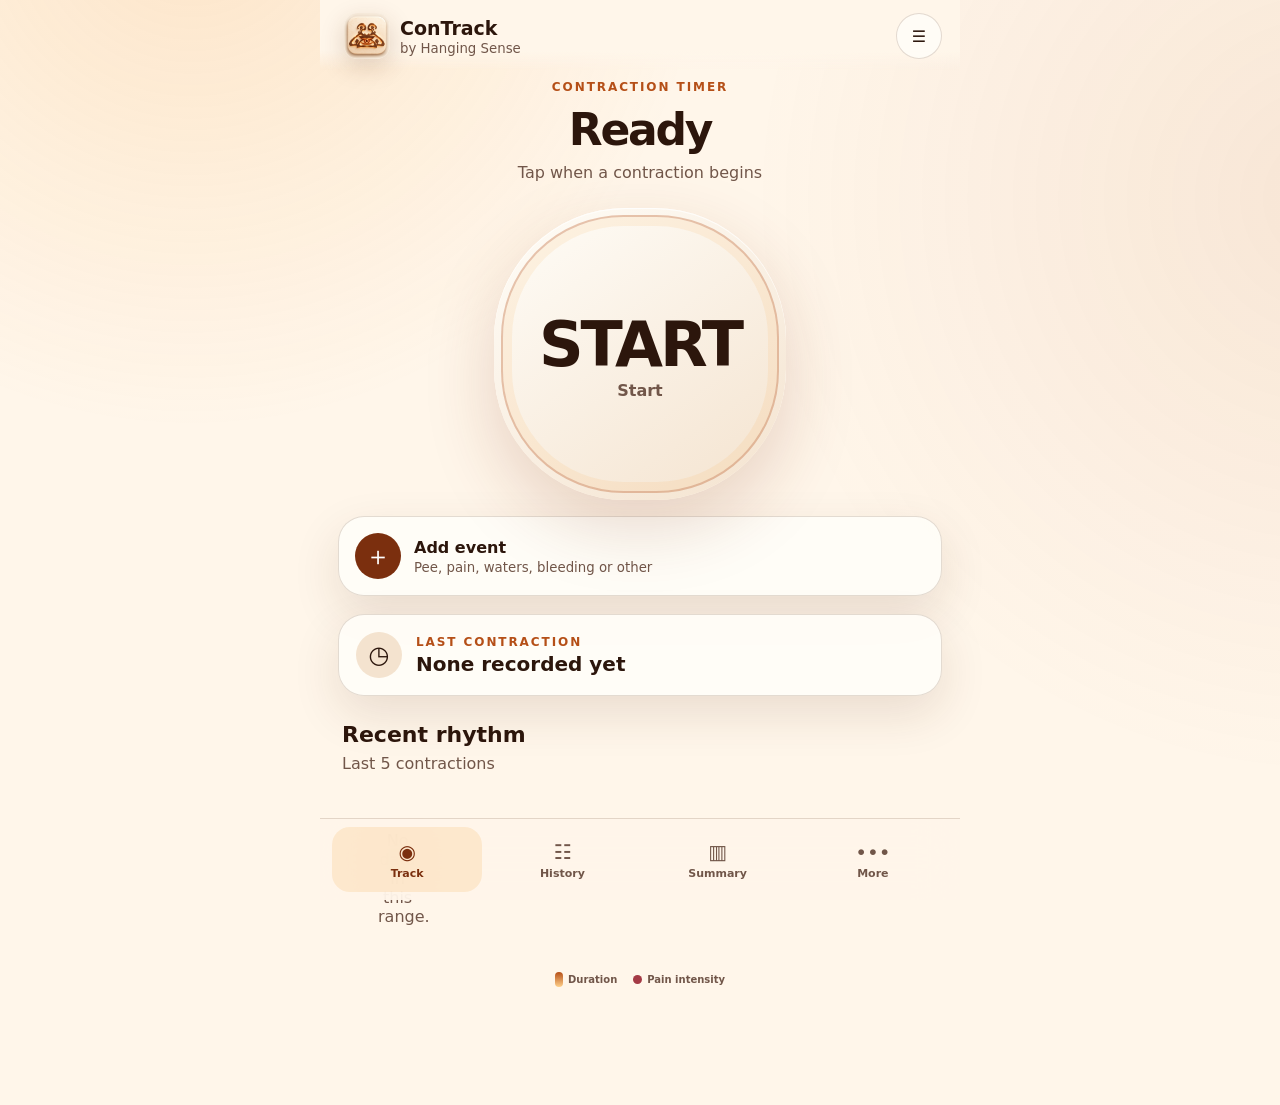
==== commit 84f8a721: "Upgrade ConTrack preview shell to V4.5" ====
--- a/index.html
+++ b/index.html
@@ -7,11 +7,11 @@
   <meta name="apple-mobile-web-app-capable" content="yes" />
   <meta name="apple-mobile-web-app-status-bar-style" content="default" />
   <meta name="apple-mobile-web-app-title" content="ConTrack" />
-  <title>ConTrack V4.4 — by Hanging Sense</title>
+  <title>ConTrack V4.5 — by Hanging Sense</title>
   <link rel="manifest" href="manifest.webmanifest" />
   <link rel="apple-touch-icon" href="icon-192.png" />
   <link rel="stylesheet" href="styles.css" />
-  <link rel="stylesheet" href="v44.css" />
+  <link rel="stylesheet" href="v45.css" />
 </head>
 <body>
 <div class="app-shell">
@@ -47,17 +47,19 @@
 
       <div class="last-card">
         <span class="last-card__icon">◷</span>
-        <div><div class="eyebrow" data-i18n="lastContraction">Last contraction</div><div id="lastValue" class="last-card__value">None recorded yet</div></div>
+        <div class="last-card__main"><div class="eyebrow" data-i18n="lastContraction">Last contraction</div><div id="lastValue" class="last-card__value">None recorded yet</div></div>
+        <button class="mini-edit" id="editLastBtn" hidden data-i18n="edit">Edit</button>
       </div>
 
       <section class="rhythm-section">
         <div class="section-head"><div><h2 data-i18n="recentRhythm">Recent rhythm</h2><p data-i18n="lastFive">Last 5 contractions</p></div></div>
         <div class="rhythm" id="rhythm"></div>
+        <div class="rhythm-legend"><span><i class="legend-pill legend-bar"></i><b data-i18n="duration">Duration</b></span><span><i class="legend-pill legend-pain-dot"></i><b data-i18n="intensity">Pain intensity</b></span></div>
       </section>
     </section>
 
     <section class="screen" data-screen="history">
-      <div class="page-head"><div class="eyebrow">CONTRACK V4.4</div><h1 data-i18n="history">History</h1><p data-i18n="historySubtitle">Contractions and events in one timeline</p></div>
+      <div class="page-head"><div class="eyebrow">CONTRACK V4.5</div><h1 data-i18n="history">History</h1><p data-i18n="historySubtitle">Contractions and events in one timeline</p></div>
       <div class="segmented"><button class="segment active" data-history-filter="today" data-i18n="today">Today</button><button class="segment" data-history-filter="all" data-i18n="all">All</button></div>
       <div class="timeline-table-wrap">
         <div class="history-table-head">
@@ -68,7 +70,7 @@
     </section>
 
     <section class="screen" data-screen="summary">
-      <div class="page-head"><div class="eyebrow">CONTRACK V4.4</div><h1 data-i18n="summary">Summary</h1><p data-i18n="summarySubtitle">A factual report of recorded timing, intensity and events</p></div>
+      <div class="page-head"><div class="eyebrow">CONTRACK V4.5</div><h1 data-i18n="summary">Summary</h1><p data-i18n="summarySubtitle">A factual report of recorded timing, intensity and events</p></div>
 
       <section class="summary-chart-card">
         <div class="summary-chart-head">
@@ -93,6 +95,12 @@
 
       <section class="metrics" id="metrics"></section>
 
+      <section class="trend-card">
+        <div class="section-head"><div><h2 data-i18n="rollingTrend">Rolling 5-value trend</h2><p data-i18n="rollingTrendHint">Average duration and interval use the latest available values up to five.</p></div></div>
+        <div class="chart-shell trend-shell"><svg id="trendChart" class="trend-chart" viewBox="0 0 760 280" role="img" aria-label="Rolling average trend"></svg></div>
+        <div class="chart-legend"><span><i class="legend legend-trend-duration"></i><b data-i18n="avgDuration5">Avg duration · last 5</b></span><span><i class="legend legend-trend-interval"></i><b data-i18n="avgInterval5">Avg interval · last 5</b></span></div>
+      </section>
+
       <section class="report-preview">
         <div class="section-head"><div><h2 data-i18n="timelineReport">Timeline report</h2><p data-i18n="timelineReportHint">Includes cumulative averages to show the recorded trend.</p></div></div>
         <div id="reportTable" class="report-table"></div>
@@ -105,7 +113,7 @@
     </section>
 
     <section class="screen" data-screen="more">
-      <div class="page-head"><div class="eyebrow">CONTRACK V4.4</div><h1 data-i18n="more">More</h1><p data-i18n="moreSubtitle">Appearance, language, sessions and data</p></div>
+      <div class="page-head"><div class="eyebrow">CONTRACK V4.5</div><h1 data-i18n="more">More</h1><p data-i18n="moreSubtitle">Appearance, language, sessions and data</p></div>
 
       <section class="settings-section">
         <h2 data-i18n="appearance">Appearance</h2>
@@ -125,13 +133,14 @@
           <button class="action-row" id="exportBackup"><span data-i18n="backupSession">Backup current session + photos</span><span>›</span></button>
           <label class="action-row file-row"><span data-i18n="restoreBackup">Restore backup</span><input type="file" id="restoreBackup" accept="application/json" hidden><span>›</span></label>
           <button class="action-row" id="exportCsv"><span data-i18n="exportCsv">Export CSV</span><span>›</span></button>
+          <button class="action-row" id="openManual"><span data-i18n="userManual">User manual / PDF</span><span>›</span></button>
         </div>
       </section>
 
       <section class="brand-panel">
         <img src="brand-lockup.png" alt="ConTrack by Hanging Sense" />
         <p data-i18n="brandStatement">A calm, local-first labour companion with a human identity.</p>
-        <div class="version">ConTrack V4.4 · Local & offline-first</div>
+        <div class="version">ConTrack V4.5 · Local & offline-first</div>
       </section>
 
       <section class="creator-panel">
@@ -143,11 +152,17 @@
         </div>
       </section>
 
-      <section class="settings-section">
+      <section class="settings-section contact-section">
         <h2>Doula Silvana</h2>
+        <div class="contact-list">
+          <div>💬 <b>WeChat-ID:</b> <span>HangingSense</span></div>
+          <div>✈️ <b>Telegram-ID:</b> <span>HangingSense</span></div>
+          <a href="https://www.instagram.com/hangingsense?stkn=MW42Zm01NHRjeHRpNQ%3D%3D&utm_source=qr" target="_blank" rel="noopener">📸 <b>Instagram:</b> @hangingsense</a>
+          <a href="mailto:hangingsense@gmail.com">✉️ <b>Email:</b> hangingsense@gmail.com</a>
+        </div>
         <div class="qr-grid">
-          <figure class="qr-card"><img src="contact-wechat.jpg" alt="WeChat QR code"><figcaption>WeChat</figcaption></figure>
-          <figure class="qr-card"><img src="contact-telegram.jpg" alt="Telegram QR code"><figcaption>Telegram</figcaption></figure>
+          <figure class="qr-card"><img src="contact-wechat.jpg" alt="WeChat QR code"><figcaption>💬 WeChat</figcaption></figure>
+          <figure class="qr-card"><img src="contact-telegram.jpg" alt="Telegram QR code"><figcaption>✈️ Telegram</figcaption></figure>
         </div>
       </section>
     </section>
@@ -163,66 +178,19 @@
 
 <div class="sheet-backdrop" id="sheetBackdrop" hidden></div>
 
-<section class="bottom-sheet" id="intensitySheet" hidden aria-modal="true" role="dialog">
-  <div class="sheet-grabber"></div>
-  <div class="eyebrow" data-i18n="saved">Contraction saved</div>
-  <h2 id="savedDuration">54 sec</h2>
-  <h3 data-i18n="howIntense">How intense was it?</h3>
-  <div class="intensity-control">
-    <div class="intensity-reading"><strong id="intensityNumber">5</strong><span>/10</span><b id="intensityLabel">Moderate</b></div>
-    <input id="intensitySlider" type="range" min="0" max="10" step="1" value="5" aria-label="Pain intensity">
-    <div class="intensity-scale"><span data-i18n="low">Low</span><span data-i18n="moderate">Moderate</span><span data-i18n="strong">Strong</span><span data-i18n="intense">Intense</span></div>
-  </div>
-  <div class="sheet-actions"><button class="primary-action" id="saveIntensity" data-i18n="save">Save</button><button class="secondary-action" id="skipIntensity" data-i18n="later">Later</button></div>
-</section>
+<section class="bottom-sheet" id="intensitySheet" hidden aria-modal="true" role="dialog"><div class="sheet-grabber"></div><div class="eyebrow" data-i18n="saved">Contraction saved</div><h2 id="savedDuration">54 sec</h2><h3 data-i18n="howIntense">How intense was it?</h3><div class="intensity-control"><div class="intensity-reading"><strong id="intensityNumber">5</strong><span>/10</span><b id="intensityLabel">Moderate</b></div><input id="intensitySlider" type="range" min="0" max="10" step="1" value="5" aria-label="Pain intensity"><div class="intensity-scale"><span data-i18n="low">Low</span><span data-i18n="moderate">Moderate</span><span data-i18n="strong">Strong</span><span data-i18n="intense">Intense</span></div></div><div class="sheet-actions"><button class="primary-action" id="saveIntensity" data-i18n="save">Save</button><button class="secondary-action" id="skipIntensity" data-i18n="later">Later</button></div></section>
 
-<section class="bottom-sheet" id="eventSheet" hidden aria-modal="true" role="dialog">
-  <div class="sheet-grabber"></div>
-  <h2 data-i18n="addEvent">Add event</h2>
-  <div class="event-types" id="eventTypes">
-    <button data-event-type="pee"><span>🚻</span><b data-i18n="pee">Pee</b></button>
-    <button data-event-type="pain"><span>⚡</span><b data-i18n="painEvent">Pain / discomfort</b></button>
-    <button data-event-type="waters"><span>💧</span><b data-i18n="waters">Waters / fluid</b></button>
-    <button data-event-type="bleeding"><span class="bleed-dot"></span><b data-i18n="bleeding">Bleeding</b></button>
-    <button data-event-type="other"><span>＋</span><b data-i18n="other">Other</b></button>
-  </div>
-  <label class="field"><span data-i18n="notes">Note (optional)</span><textarea id="eventNote" rows="3" maxlength="500"></textarea></label>
-  <label class="photo-picker">
-    <input id="eventPhoto" type="file" accept="image/*" capture="environment" hidden>
-    <span>📷</span><b data-i18n="addPhoto">Add photo</b><small id="photoStatus" data-i18n="photoLocal">Stored only on this device</small>
-  </label>
-  <div class="sheet-actions"><button class="primary-action" id="saveEvent" data-i18n="saveEvent">Save event</button><button class="secondary-action" id="cancelEvent" data-i18n="cancel">Cancel</button></div>
-</section>
+<section class="bottom-sheet" id="eventSheet" hidden aria-modal="true" role="dialog"><div class="sheet-grabber"></div><h2 data-i18n="addEvent">Add event</h2><div class="event-types" id="eventTypes"><button data-event-type="pee"><span>🚻</span><b data-i18n="pee">Pee</b></button><button data-event-type="pain"><span>⚡</span><b data-i18n="painEvent">Pain / discomfort</b></button><button data-event-type="waters"><span>💧</span><b data-i18n="waters">Waters / fluid</b></button><button data-event-type="bleeding"><span class="bleed-dot"></span><b data-i18n="bleeding">Bleeding</b></button><button data-event-type="other"><span>＋</span><b data-i18n="other">Other</b></button></div><label class="field"><span data-i18n="notes">Note (optional)</span><textarea id="eventNote" rows="3" maxlength="500"></textarea></label><label class="photo-picker"><input id="eventPhoto" type="file" accept="image/*" capture="environment" hidden><span>📷</span><b data-i18n="addPhoto">Add photo</b><small id="photoStatus" data-i18n="photoLocal">Stored only on this device</small></label><div class="sheet-actions"><button class="primary-action" id="saveEvent" data-i18n="saveEvent">Save event</button><button class="secondary-action" id="cancelEvent" data-i18n="cancel">Cancel</button></div></section>
 
-<section class="bottom-sheet" id="sessionSheet" hidden aria-modal="true" role="dialog">
-  <div class="sheet-grabber"></div>
-  <h2 data-i18n="protectHistory">Protect your history first</h2>
-  <p class="sheet-copy" data-i18n="protectHistoryText">This session contains recorded data. Back it up with photos or archive it in the app before starting again.</p>
-  <div class="stack-actions">
-    <button class="primary-action" id="backupAndNew" data-i18n="backupAndNew">Download backup & start new</button>
-    <button class="secondary-action" id="archiveAndNew" data-i18n="archiveAndNew">Archive in app & start new</button>
-    <button class="text-action" id="cancelNew" data-i18n="cancel">Cancel</button>
-  </div>
-</section>
+<section class="bottom-sheet" id="sessionSheet" hidden aria-modal="true" role="dialog"><div class="sheet-grabber"></div><h2 data-i18n="protectHistory">Protect your history first</h2><p class="sheet-copy" data-i18n="protectHistoryText">This session contains recorded data. Back it up with photos or archive it in the app before starting again.</p><div class="stack-actions"><button class="primary-action" id="backupAndNew" data-i18n="backupAndNew">Download backup & start new</button><button class="secondary-action" id="archiveAndNew" data-i18n="archiveAndNew">Archive in app & start new</button><button class="text-action" id="cancelNew" data-i18n="cancel">Cancel</button></div></section>
 
-<section class="bottom-sheet" id="exportSheet" hidden aria-modal="true" role="dialog">
-  <div class="sheet-grabber"></div>
-  <h2 data-i18n="exportReport">Export report</h2>
-  <p class="sheet-copy" data-i18n="exportReportHint">Choose a format for the currently selected Summary range.</p>
-  <div class="export-choice-grid">
-    <button class="export-choice" id="exportPicture">
-      <span class="export-choice__icon">▧</span>
-      <span><b data-i18n="picturePng">Picture / PNG</b><small data-i18n="picturePngHint">Easy to save, send or print</small></span>
-    </button>
-    <button class="export-choice" id="exportHtml">
-      <span class="export-choice__icon">HTML</span>
-      <span><b data-i18n="htmlReport">HTML report</b><small data-i18n="htmlReportHint">Full chart, timeline, notes and photos</small></span>
-    </button>
-  </div>
-  <button class="text-action full" id="cancelExport" data-i18n="cancel">Cancel</button>
-</section>
+<section class="bottom-sheet" id="exportSheet" hidden aria-modal="true" role="dialog"><div class="sheet-grabber"></div><h2 data-i18n="exportReport">Export report</h2><p class="sheet-copy" data-i18n="exportReportHint">Choose a format for the currently selected Summary range.</p><div class="export-choice-grid"><button class="export-choice" id="exportPicture"><span class="export-choice__icon">▧</span><span><b data-i18n="picturePng">Picture / PNG</b><small data-i18n="picturePngHint">Easy to save, send or print</small></span></button><button class="export-choice" id="exportHtml"><span class="export-choice__icon">HTML</span><span><b data-i18n="htmlReport">HTML report</b><small data-i18n="htmlReportHint">Full chart, timeline, notes and photos</small></span></button></div><button class="text-action full" id="cancelExport" data-i18n="cancel">Cancel</button></section>
+
+<section class="bottom-sheet edit-sheet" id="editSheet" hidden aria-modal="true" role="dialog"><div class="sheet-grabber"></div><div class="eyebrow" data-i18n="editRecord">Edit record</div><h2 id="editTitle">Contraction</h2><div id="editContractionFields"><label class="field"><span data-i18n="startTime">Start time</span><input id="editStart" type="datetime-local"></label><label class="field"><span data-i18n="endTime">End time</span><input id="editEnd" type="datetime-local"></label><div class="intensity-control edit-intensity"><div class="intensity-reading"><strong id="editIntensityNumber">5</strong><span>/10</span><b id="editIntensityLabel">Moderate</b></div><input id="editIntensity" type="range" min="0" max="10" step="1" value="5"></div></div><div id="editEventFields" hidden><label class="field"><span data-i18n="eventType">Event type</span><select id="editEventType"><option value="pee">🚻 Pee</option><option value="pain">⚡ Pain / discomfort</option><option value="waters">💧 Waters / fluid</option><option value="bleeding">● Bleeding</option><option value="other">＋ Other</option></select></label><label class="field"><span data-i18n="time">Time</span><input id="editEventTime" type="datetime-local"></label><div class="edit-photo-tools" id="editPhotoTools"></div><label class="photo-picker"><input id="editEventPhoto" type="file" accept="image/*" capture="environment" hidden><span>📷</span><b data-i18n="replacePhoto">Replace / add photo</b></label></div><label class="field"><span data-i18n="notes">Note (optional)</span><textarea id="editNotes" rows="3" maxlength="500"></textarea></label><div class="sheet-actions"><button class="primary-action" id="saveEdit" data-i18n="save">Save</button><button class="secondary-action" id="cancelEdit" data-i18n="cancel">Cancel</button></div></section>
+
+<section class="bottom-sheet photo-viewer-sheet" id="photoSheet" hidden aria-modal="true" role="dialog"><div class="sheet-grabber"></div><h2 data-i18n="eventPhoto">Event photo</h2><img id="photoViewer" alt="Event photo" class="photo-viewer"><div class="sheet-actions"><button class="primary-action" id="savePhotoToPhone" data-i18n="saveSharePhoto">Save / share photo</button><button class="secondary-action" id="closePhoto" data-i18n="close">Close</button></div></section>
 
 <div class="toast" id="toast" role="status" aria-live="polite"></div>
-<script src="app-v4.4.js"></script>
+<script src="app-v4.5.js"></script>
 </body>
-</html>
+</html>
--- a/v45.css
+++ b/v45.css
@@ -0,0 +1,12 @@
+html[data-theme="ivory"]{--bg:#fbf8f0;--bg2:#efe9dd;--surface:#fff;--surface2:#f0eadf;--text:#1d1a17;--muted:#696158;--primary:#2f2923;--primary2:#6e4428;--accent:#b97834;--accent2:#e4bd87;--rose:#8c3948;--teal:#365f5b;--line:rgba(44,33,22,.16);--shadow:0 16px 42px rgba(55,38,20,.09);--radius:16px;--radius-sm:10px;--font:"Avenir Next",system-ui,-apple-system,sans-serif}
+.last-card{position:relative}.last-card__main{flex:1;min-width:0}.mini-edit{min-width:64px;min-height:40px;border:1px solid var(--line);border-radius:999px;background:var(--surface);color:var(--primary);font-weight:900;padding:8px 12px}
+.rhythm{min-height:150px;height:auto;display:grid;grid-template-columns:repeat(5,minmax(48px,1fr));gap:10px;align-items:end;overflow:hidden;padding:20px 0 8px}.rhythm-item{min-width:0;display:flex;flex-direction:column;align-items:center;justify-content:flex-end;gap:5px}.rhythm-bar-wrap{height:90px;display:flex;align-items:flex-end}.rhythm-item .pulse{margin:0;width:28px}.rhythm-pain{font-size:12px;font-weight:900;color:var(--primary);min-height:15px}.rhythm-duration{font-size:11px;font-weight:900;color:var(--text);font-variant-numeric:tabular-nums}.rhythm-legend{display:flex;justify-content:center;gap:16px;flex-wrap:wrap;font-size:10px;color:var(--muted);margin:2px 0 8px}.rhythm-legend span{display:flex;align-items:center;gap:5px}.legend-pill{display:inline-block}.legend-bar{width:8px;height:15px;border-radius:5px;background:linear-gradient(var(--primary2),var(--accent2))}.legend-pain-dot{width:9px;height:9px;border-radius:50%;background:var(--rose)}
+.timeline-table-wrap{overflow:visible;background:transparent;border:0;box-shadow:none}.history-table-head{grid-template-columns:27% 33% 40%;border:1px solid var(--line);border-radius:15px 15px 0 0;padding:9px 12px}.history-table-head span:nth-child(2){text-align:center}.history-table-head span:nth-child(3){text-align:right}.history-list{display:grid;gap:9px}.history-record{border:1px solid var(--line);background:color-mix(in srgb,var(--surface) 96%,transparent);border-radius:18px;overflow:hidden;box-shadow:0 8px 22px color-mix(in srgb,var(--primary) 5%,transparent)}.history-record__top{display:grid;grid-template-columns:27% 33% 40%;align-items:center;gap:0;padding:10px 12px;font-size:10.5px;line-height:1.3}.history-record__time{font-weight:900;font-size:12px;font-variant-numeric:tabular-nums}.history-record__time small{display:block;font-size:9px;color:var(--muted);font-weight:650;margin-top:2px}.history-record__event{font-weight:900;text-align:center}.history-record__event small{display:block;color:var(--muted);font-size:9px;margin-top:2px;font-weight:700}.history-kpis{display:flex;justify-content:flex-end;gap:5px;flex-wrap:wrap}.history-kpi{display:inline-flex;gap:3px;white-space:nowrap}.history-kpi b{font-size:10.5px}.history-kpi small{font-size:8.5px;color:var(--muted)}.history-record__detail{border-top:1px solid var(--line);padding:8px 12px 10px;font-size:10px;line-height:1.45;color:var(--muted);display:flex;gap:10px;align-items:flex-start}.history-record__detail strong{color:var(--text)}.history-record__detail-text{flex:1;min-width:0}.history-record__actions{display:flex;gap:6px;align-items:flex-start}.record-edit{border:1px solid var(--line);background:var(--surface);color:var(--primary);border-radius:999px;padding:6px 9px;font-size:9.5px;font-weight:900}.history-photo,.summary-photo{width:56px;height:56px;margin:0;flex:0 0 auto;border-radius:12px;object-fit:cover;border:1px solid var(--line);cursor:pointer}.history-record.event-record .history-record__top{background:color-mix(in srgb,var(--accent2) 12%,transparent)}
+.trend-card{margin-top:14px;padding:18px 14px;background:color-mix(in srgb,var(--surface) 94%,transparent);border:1px solid var(--line);border-radius:var(--radius);box-shadow:var(--shadow)}.trend-shell{margin-top:12px}.trend-chart{display:block;width:100%;min-width:660px;height:auto}.legend-trend-duration{width:22px;height:3px;background:var(--primary2);position:relative}.legend-trend-duration:after{content:"";position:absolute;right:0;top:-3px;width:8px;height:8px;border-radius:50%;background:var(--primary2)}.legend-trend-interval{width:22px;height:3px;background:var(--teal);position:relative}.legend-trend-interval:after{content:"";position:absolute;right:0;top:-3px;width:8px;height:8px;border-radius:50%;background:var(--teal)}
+.report-table{display:grid;gap:7px}.report-row{grid-template-columns:64px 100px 1fr auto;align-items:start}.report-photo-cell{min-width:58px}.summary-photo{width:48px;height:48px}.report-edit{display:none}
+.theme-grid{grid-template-columns:repeat(2,minmax(0,1fr))}.theme-card{min-height:126px}.theme-card.active{box-shadow:0 0 0 3px color-mix(in srgb,var(--accent) 24%,transparent)}.theme-preview{height:78px}.theme-name{font-size:12px}.theme-check{float:right;color:var(--primary);font-weight:900}
+.contact-list{display:grid;gap:8px;margin:12px 0 16px;padding:14px;border:1px solid var(--line);border-radius:18px;background:var(--surface)}.contact-list div,.contact-list a{color:var(--text);text-decoration:none;font-size:13px;line-height:1.45;word-break:break-word}.contact-list b{color:var(--primary)}
+.edit-sheet input,.edit-sheet select{width:100%;min-height:46px;border:1px solid var(--line);border-radius:14px;padding:10px;background:var(--bg)}.edit-intensity{margin-top:12px}.edit-photo-tools{margin-top:10px;display:flex;gap:8px;align-items:center}.edit-photo-tools img{width:70px;height:70px;border-radius:14px;object-fit:cover;border:1px solid var(--line)}.remove-photo{border:1px solid var(--line);background:var(--surface);border-radius:999px;padding:8px 10px;color:var(--rose);font-weight:900}.photo-viewer-sheet{max-height:92dvh;overflow:auto}.photo-viewer{display:block;max-width:100%;max-height:62dvh;margin:10px auto 0;border-radius:18px;object-fit:contain;background:#000}.manual-note{font-size:11px;color:var(--muted)}
+.axis-label{font-size:10px;fill:var(--muted)}.chart-date-label{font-size:11px;fill:var(--muted);font-weight:700}.chart-grid-major{stroke:var(--line);stroke-width:1}.chart-grid-minor{stroke:color-mix(in srgb,var(--line) 50%,transparent);stroke-width:.7;stroke-dasharray:3 4}
+@media(max-width:420px){.history-table-head{grid-template-columns:27% 33% 40%;font-size:9.5px}.history-record__top{grid-template-columns:27% 33% 40%;padding:9px 10px}.history-record__detail{padding:8px 10px}.history-kpis{gap:3px}.history-kpi{display:flex;flex-direction:column;align-items:flex-end;gap:0}.history-kpi small{font-size:7.5px}.history-kpi b{font-size:9.5px}.summary-chart-card,.trend-card{padding:14px 12px}.summary-chart-head{gap:8px}.segmented.compact .segment{padding:8px 12px;min-height:40px}.chart-shell{margin-top:10px}.unified-chart{min-width:620px}.trend-chart{min-width:620px}.theme-grid{grid-template-columns:1fr 1fr;gap:8px}.rhythm{gap:6px}.rhythm-item .pulse{width:24px}.mini-edit{min-width:58px;padding:7px 10px}}
+@media print{.bottom-nav,.topbar,.icon-btn,.summary-actions,.mini-edit,.record-edit{display:none!important}}
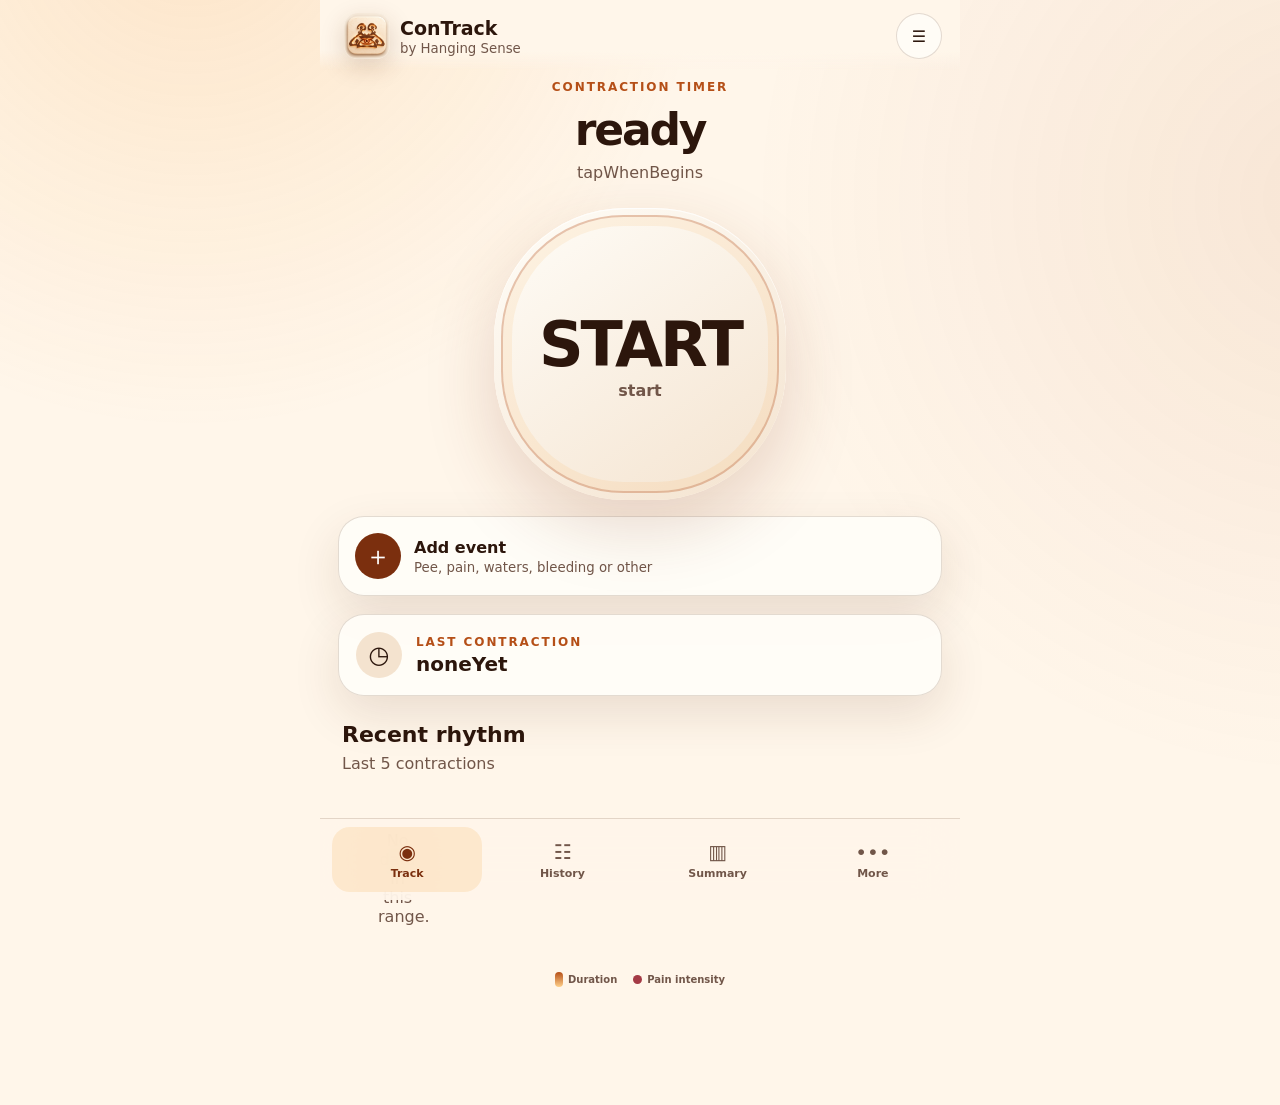
==== commit d1a71486: "Load V4.6 localization overrides and simplify More header" ====
--- a/index.html
+++ b/index.html
@@ -62,135 +62,46 @@
       <div class="page-head"><div class="eyebrow">CONTRACK V4.5</div><h1 data-i18n="history">History</h1><p data-i18n="historySubtitle">Contractions and events in one timeline</p></div>
       <div class="segmented"><button class="segment active" data-history-filter="today" data-i18n="today">Today</button><button class="segment" data-history-filter="all" data-i18n="all">All</button></div>
       <div class="timeline-table-wrap">
-        <div class="history-table-head">
-          <span data-i18n="time">Time</span><span data-i18n="event">Event</span><span data-i18n="details">Details</span>
-        </div>
+        <div class="history-table-head"><span data-i18n="time">Time</span><span data-i18n="event">Event</span><span data-i18n="details">Details</span></div>
         <div id="historyList" class="history-list"></div>
       </div>
     </section>
 
     <section class="screen" data-screen="summary">
       <div class="page-head"><div class="eyebrow">CONTRACK V4.5</div><h1 data-i18n="summary">Summary</h1><p data-i18n="summarySubtitle">A factual report of recorded timing, intensity and events</p></div>
-
       <section class="summary-chart-card">
-        <div class="summary-chart-head">
-          <div><h2 data-i18n="contractionPattern">Contraction pattern</h2><p id="rangeDescription">Selected range</p></div>
-          <div class="segmented compact">
-            <button class="segment active" data-range="60">1 h</button>
-            <button class="segment" data-range="180">3 h</button>
-            <button class="segment" data-range="day" data-i18n="day">Day</button>
-            <button class="segment" data-range="all" data-i18n="all">All</button>
-          </div>
-        </div>
-        <div class="chart-shell">
-          <svg id="unifiedChart" class="unified-chart" viewBox="0 0 760 360" role="img" aria-label="Unified contraction chart"></svg>
-        </div>
-        <div class="chart-legend">
-          <span><i class="legend legend-duration"></i><b data-i18n="duration">Duration</b> <small>sec</small></span>
-          <span><i class="legend legend-interval"></i><b data-i18n="interval">Interval</b> <small data-i18n="startToStart">start-to-start</small></span>
-          <span><i class="legend legend-pain"></i><b data-i18n="intensity">Pain intensity</b> <small>0–10</small></span>
-          <span><i class="legend legend-event"></i><b data-i18n="events">Events</b></span>
-        </div>
+        <div class="summary-chart-head"><div><h2 data-i18n="contractionPattern">Contraction pattern</h2><p id="rangeDescription">Selected range</p></div><div class="segmented compact"><button class="segment active" data-range="60">1 h</button><button class="segment" data-range="180">3 h</button><button class="segment" data-range="day" data-i18n="day">Day</button><button class="segment" data-range="all" data-i18n="all">All</button></div></div>
+        <div class="chart-shell"><svg id="unifiedChart" class="unified-chart" viewBox="0 0 760 360" role="img" aria-label="Unified contraction chart"></svg></div>
+        <div class="chart-legend"><span><i class="legend legend-duration"></i><b data-i18n="duration">Duration</b> <small data-i18n="secondsUnit">sec</small></span><span><i class="legend legend-interval"></i><b data-i18n="interval">Interval</b> <small data-i18n="startToStart">start-to-start</small></span><span><i class="legend legend-pain"></i><b data-i18n="intensity">Pain intensity</b> <small>0–10</small></span><span><i class="legend legend-event"></i><b data-i18n="events">Events</b></span></div>
       </section>
-
       <section class="metrics" id="metrics"></section>
-
-      <section class="trend-card">
-        <div class="section-head"><div><h2 data-i18n="rollingTrend">Rolling 5-value trend</h2><p data-i18n="rollingTrendHint">Average duration and interval use the latest available values up to five.</p></div></div>
-        <div class="chart-shell trend-shell"><svg id="trendChart" class="trend-chart" viewBox="0 0 760 280" role="img" aria-label="Rolling average trend"></svg></div>
-        <div class="chart-legend"><span><i class="legend legend-trend-duration"></i><b data-i18n="avgDuration5">Avg duration · last 5</b></span><span><i class="legend legend-trend-interval"></i><b data-i18n="avgInterval5">Avg interval · last 5</b></span></div>
-      </section>
-
-      <section class="report-preview">
-        <div class="section-head"><div><h2 data-i18n="timelineReport">Timeline report</h2><p data-i18n="timelineReportHint">Includes cumulative averages to show the recorded trend.</p></div></div>
-        <div id="reportTable" class="report-table"></div>
-      </section>
-
-      <div class="summary-actions">
-        <button class="primary-action" id="shareReport" data-i18n="shareReport">Share full report</button>
-        <button class="secondary-action" id="downloadReport" data-i18n="downloadReport">Download / save report</button>
-      </div>
+      <section class="trend-card"><div class="section-head"><div><h2 data-i18n="rollingTrend">Rolling 5-value trend</h2><p data-i18n="rollingTrendHint">Average duration and interval use the latest available values up to five.</p></div></div><div class="chart-shell trend-shell"><svg id="trendChart" class="trend-chart" viewBox="0 0 760 290" role="img" aria-label="Rolling average trend"></svg></div><div class="chart-legend"><span><i class="legend legend-trend-duration"></i><b data-i18n="avgDuration5">Avg duration · last 5</b></span><span><i class="legend legend-trend-interval"></i><b data-i18n="avgInterval5">Avg interval · last 5</b></span></div></section>
+      <section class="report-preview"><div class="section-head"><div><h2 data-i18n="timelineReport">Timeline report</h2><p data-i18n="timelineReportHint">Includes cumulative averages to show the recorded trend.</p></div></div><div id="reportTable" class="report-table"></div></section>
+      <div class="summary-actions"><button class="primary-action" id="shareReport" data-i18n="shareReport">Share full report</button><button class="secondary-action" id="downloadReport" data-i18n="downloadReport">Download / save report</button></div>
     </section>
 
     <section class="screen" data-screen="more">
-      <div class="page-head"><div class="eyebrow">CONTRACK V4.5</div><h1 data-i18n="more">More</h1><p data-i18n="moreSubtitle">Appearance, language, sessions and data</p></div>
-
-      <section class="settings-section">
-        <h2 data-i18n="appearance">Appearance</h2>
-        <p class="section-note" data-i18n="appearanceHint">Six distinct palettes remain harmonious with the copper Hanging Sense identity.</p>
-        <div class="theme-grid" id="themeGrid"></div>
-      </section>
-
-      <section class="settings-section">
-        <h2 data-i18n="language">Language</h2>
-        <select id="languageSelect" class="select-control"></select>
-      </section>
-
-      <section class="settings-section">
-        <h2 data-i18n="sessions">Sessions</h2>
-        <div class="action-list">
-          <button class="action-row" id="newSessionBtn"><span data-i18n="newSession">Start new session</span><span>›</span></button>
-          <button class="action-row" id="exportBackup"><span data-i18n="backupSession">Backup current session + photos</span><span>›</span></button>
-          <label class="action-row file-row"><span data-i18n="restoreBackup">Restore backup</span><input type="file" id="restoreBackup" accept="application/json" hidden><span>›</span></label>
-          <button class="action-row" id="exportCsv"><span data-i18n="exportCsv">Export CSV</span><span>›</span></button>
-          <button class="action-row" id="openManual"><span data-i18n="userManual">User manual / PDF</span><span>›</span></button>
-        </div>
-      </section>
-
-      <section class="brand-panel">
-        <img src="brand-lockup.png" alt="ConTrack by Hanging Sense" />
-        <p data-i18n="brandStatement">A calm, local-first labour companion with a human identity.</p>
-        <div class="version">ConTrack V4.5 · Local & offline-first</div>
-      </section>
-
-      <section class="creator-panel">
-        <img src="creator-benyima-ai.png" alt="BenYimaAI creator logo" class="creator-logo" />
-        <div>
-          <div class="eyebrow">APP CREATOR</div>
-          <h2>BenYimaAI</h2>
-          <p>Product concept, UX direction and application development.</p>
-        </div>
-      </section>
-
-      <section class="settings-section contact-section">
-        <h2>Doula Silvana</h2>
-        <div class="contact-list">
-          <div>💬 <b>WeChat-ID:</b> <span>HangingSense</span></div>
-          <div>✈️ <b>Telegram-ID:</b> <span>HangingSense</span></div>
-          <a href="https://www.instagram.com/hangingsense?stkn=MW42Zm01NHRjeHRpNQ%3D%3D&utm_source=qr" target="_blank" rel="noopener">📸 <b>Instagram:</b> @hangingsense</a>
-          <a href="mailto:hangingsense@gmail.com">✉️ <b>Email:</b> hangingsense@gmail.com</a>
-        </div>
-        <div class="qr-grid">
-          <figure class="qr-card"><img src="contact-wechat.jpg" alt="WeChat QR code"><figcaption>💬 WeChat</figcaption></figure>
-          <figure class="qr-card"><img src="contact-telegram.jpg" alt="Telegram QR code"><figcaption>✈️ Telegram</figcaption></figure>
-        </div>
-      </section>
+      <div class="page-head"><div class="eyebrow">CONTRACK V4.5</div><h1 data-i18n="more">More</h1></div>
+      <section class="settings-section"><h2 data-i18n="appearance">Appearance</h2><p class="section-note" data-i18n="appearanceHint">Six distinct palettes remain harmonious with the copper Hanging Sense identity.</p><div class="theme-grid" id="themeGrid"></div></section>
+      <section class="settings-section"><h2 data-i18n="language">Language</h2><select id="languageSelect" class="select-control"></select></section>
+      <section class="settings-section"><h2 data-i18n="sessions">Sessions</h2><div class="action-list"><button class="action-row" id="newSessionBtn"><span data-i18n="newSession">Start new session</span><span>›</span></button><button class="action-row" id="exportBackup"><span data-i18n="backupSession">Backup current session + photos</span><span>›</span></button><label class="action-row file-row"><span data-i18n="restoreBackup">Restore backup</span><input type="file" id="restoreBackup" accept="application/json" hidden><span>›</span></label><button class="action-row" id="exportCsv"><span data-i18n="exportCsv">Export CSV</span><span>›</span></button><button class="action-row" id="openManual"><span data-i18n="userManual">User manual / PDF</span><span>›</span></button></div></section>
+      <section class="brand-panel"><img src="brand-lockup.png" alt="ConTrack by Hanging Sense" /><p data-i18n="brandStatement">A calm, local-first labour companion with a human identity.</p><div class="version">ConTrack V4.5 · Local & offline-first</div></section>
+      <section class="creator-panel"><img src="creator-benyima-ai.png" alt="BenYimaAI creator logo" class="creator-logo" /><div><div class="eyebrow">APP CREATOR</div><h2>BenYimaAI</h2><p>Product concept, UX direction and application development.</p></div></section>
+      <section class="settings-section contact-section"><h2>Doula Silvana</h2><div class="contact-list"><div>💬 <b>WeChat-ID:</b> <span>HangingSense</span></div><div>✈️ <b>Telegram-ID:</b> <span>HangingSense</span></div><a href="https://www.instagram.com/hangingsense?stkn=MW42Zm01NHRjeHRpNQ%3D%3D&utm_source=qr" target="_blank" rel="noopener">📸 <b>Instagram:</b> @hangingsense</a><a href="mailto:hangingsense@gmail.com">✉️ <b>Email:</b> hangingsense@gmail.com</a></div><div class="qr-grid"><figure class="qr-card"><img src="contact-wechat.jpg" alt="WeChat QR code"><figcaption>💬 WeChat</figcaption></figure><figure class="qr-card"><img src="contact-telegram.jpg" alt="Telegram QR code"><figcaption>✈️ Telegram</figcaption></figure></div></section>
     </section>
   </main>
 
-  <nav class="bottom-nav">
-    <button class="nav-item active" data-nav="track"><span>◉</span><b data-i18n="track">Track</b></button>
-    <button class="nav-item" data-nav="history"><span>☷</span><b data-i18n="history">History</b></button>
-    <button class="nav-item" data-nav="summary"><span>▥</span><b data-i18n="summary">Summary</b></button>
-    <button class="nav-item" data-nav="more"><span>•••</span><b data-i18n="more">More</b></button>
-  </nav>
+  <nav class="bottom-nav"><button class="nav-item active" data-nav="track"><span>◉</span><b data-i18n="track">Track</b></button><button class="nav-item" data-nav="history"><span>☷</span><b data-i18n="history">History</b></button><button class="nav-item" data-nav="summary"><span>▥</span><b data-i18n="summary">Summary</b></button><button class="nav-item" data-nav="more"><span>•••</span><b data-i18n="more">More</b></button></nav>
 </div>
-
 <div class="sheet-backdrop" id="sheetBackdrop" hidden></div>
-
 <section class="bottom-sheet" id="intensitySheet" hidden aria-modal="true" role="dialog"><div class="sheet-grabber"></div><div class="eyebrow" data-i18n="saved">Contraction saved</div><h2 id="savedDuration">54 sec</h2><h3 data-i18n="howIntense">How intense was it?</h3><div class="intensity-control"><div class="intensity-reading"><strong id="intensityNumber">5</strong><span>/10</span><b id="intensityLabel">Moderate</b></div><input id="intensitySlider" type="range" min="0" max="10" step="1" value="5" aria-label="Pain intensity"><div class="intensity-scale"><span data-i18n="low">Low</span><span data-i18n="moderate">Moderate</span><span data-i18n="strong">Strong</span><span data-i18n="intense">Intense</span></div></div><div class="sheet-actions"><button class="primary-action" id="saveIntensity" data-i18n="save">Save</button><button class="secondary-action" id="skipIntensity" data-i18n="later">Later</button></div></section>
-
 <section class="bottom-sheet" id="eventSheet" hidden aria-modal="true" role="dialog"><div class="sheet-grabber"></div><h2 data-i18n="addEvent">Add event</h2><div class="event-types" id="eventTypes"><button data-event-type="pee"><span>🚻</span><b data-i18n="pee">Pee</b></button><button data-event-type="pain"><span>⚡</span><b data-i18n="painEvent">Pain / discomfort</b></button><button data-event-type="waters"><span>💧</span><b data-i18n="waters">Waters / fluid</b></button><button data-event-type="bleeding"><span class="bleed-dot"></span><b data-i18n="bleeding">Bleeding</b></button><button data-event-type="other"><span>＋</span><b data-i18n="other">Other</b></button></div><label class="field"><span data-i18n="notes">Note (optional)</span><textarea id="eventNote" rows="3" maxlength="500"></textarea></label><label class="photo-picker"><input id="eventPhoto" type="file" accept="image/*" capture="environment" hidden><span>📷</span><b data-i18n="addPhoto">Add photo</b><small id="photoStatus" data-i18n="photoLocal">Stored only on this device</small></label><div class="sheet-actions"><button class="primary-action" id="saveEvent" data-i18n="saveEvent">Save event</button><button class="secondary-action" id="cancelEvent" data-i18n="cancel">Cancel</button></div></section>
-
 <section class="bottom-sheet" id="sessionSheet" hidden aria-modal="true" role="dialog"><div class="sheet-grabber"></div><h2 data-i18n="protectHistory">Protect your history first</h2><p class="sheet-copy" data-i18n="protectHistoryText">This session contains recorded data. Back it up with photos or archive it in the app before starting again.</p><div class="stack-actions"><button class="primary-action" id="backupAndNew" data-i18n="backupAndNew">Download backup & start new</button><button class="secondary-action" id="archiveAndNew" data-i18n="archiveAndNew">Archive in app & start new</button><button class="text-action" id="cancelNew" data-i18n="cancel">Cancel</button></div></section>
-
 <section class="bottom-sheet" id="exportSheet" hidden aria-modal="true" role="dialog"><div class="sheet-grabber"></div><h2 data-i18n="exportReport">Export report</h2><p class="sheet-copy" data-i18n="exportReportHint">Choose a format for the currently selected Summary range.</p><div class="export-choice-grid"><button class="export-choice" id="exportPicture"><span class="export-choice__icon">▧</span><span><b data-i18n="picturePng">Picture / PNG</b><small data-i18n="picturePngHint">Easy to save, send or print</small></span></button><button class="export-choice" id="exportHtml"><span class="export-choice__icon">HTML</span><span><b data-i18n="htmlReport">HTML report</b><small data-i18n="htmlReportHint">Full chart, timeline, notes and photos</small></span></button></div><button class="text-action full" id="cancelExport" data-i18n="cancel">Cancel</button></section>
-
 <section class="bottom-sheet edit-sheet" id="editSheet" hidden aria-modal="true" role="dialog"><div class="sheet-grabber"></div><div class="eyebrow" data-i18n="editRecord">Edit record</div><h2 id="editTitle">Contraction</h2><div id="editContractionFields"><label class="field"><span data-i18n="startTime">Start time</span><input id="editStart" type="datetime-local"></label><label class="field"><span data-i18n="endTime">End time</span><input id="editEnd" type="datetime-local"></label><div class="intensity-control edit-intensity"><div class="intensity-reading"><strong id="editIntensityNumber">5</strong><span>/10</span><b id="editIntensityLabel">Moderate</b></div><input id="editIntensity" type="range" min="0" max="10" step="1" value="5"></div></div><div id="editEventFields" hidden><label class="field"><span data-i18n="eventType">Event type</span><select id="editEventType"><option value="pee">🚻 Pee</option><option value="pain">⚡ Pain / discomfort</option><option value="waters">💧 Waters / fluid</option><option value="bleeding">● Bleeding</option><option value="other">＋ Other</option></select></label><label class="field"><span data-i18n="time">Time</span><input id="editEventTime" type="datetime-local"></label><div class="edit-photo-tools" id="editPhotoTools"></div><label class="photo-picker"><input id="editEventPhoto" type="file" accept="image/*" capture="environment" hidden><span>📷</span><b data-i18n="replacePhoto">Replace / add photo</b></label></div><label class="field"><span data-i18n="notes">Note (optional)</span><textarea id="editNotes" rows="3" maxlength="500"></textarea></label><div class="sheet-actions"><button class="primary-action" id="saveEdit" data-i18n="save">Save</button><button class="secondary-action" id="cancelEdit" data-i18n="cancel">Cancel</button></div></section>
-
 <section class="bottom-sheet photo-viewer-sheet" id="photoSheet" hidden aria-modal="true" role="dialog"><div class="sheet-grabber"></div><h2 data-i18n="eventPhoto">Event photo</h2><img id="photoViewer" alt="Event photo" class="photo-viewer"><div class="sheet-actions"><button class="primary-action" id="savePhotoToPhone" data-i18n="saveSharePhoto">Save / share photo</button><button class="secondary-action" id="closePhoto" data-i18n="close">Close</button></div></section>
-
 <div class="toast" id="toast" role="status" aria-live="polite"></div>
 <script src="app-v4.5.js"></script>
+<script src="app-v4.6-overrides.js"></script>
 </body>
 </html>
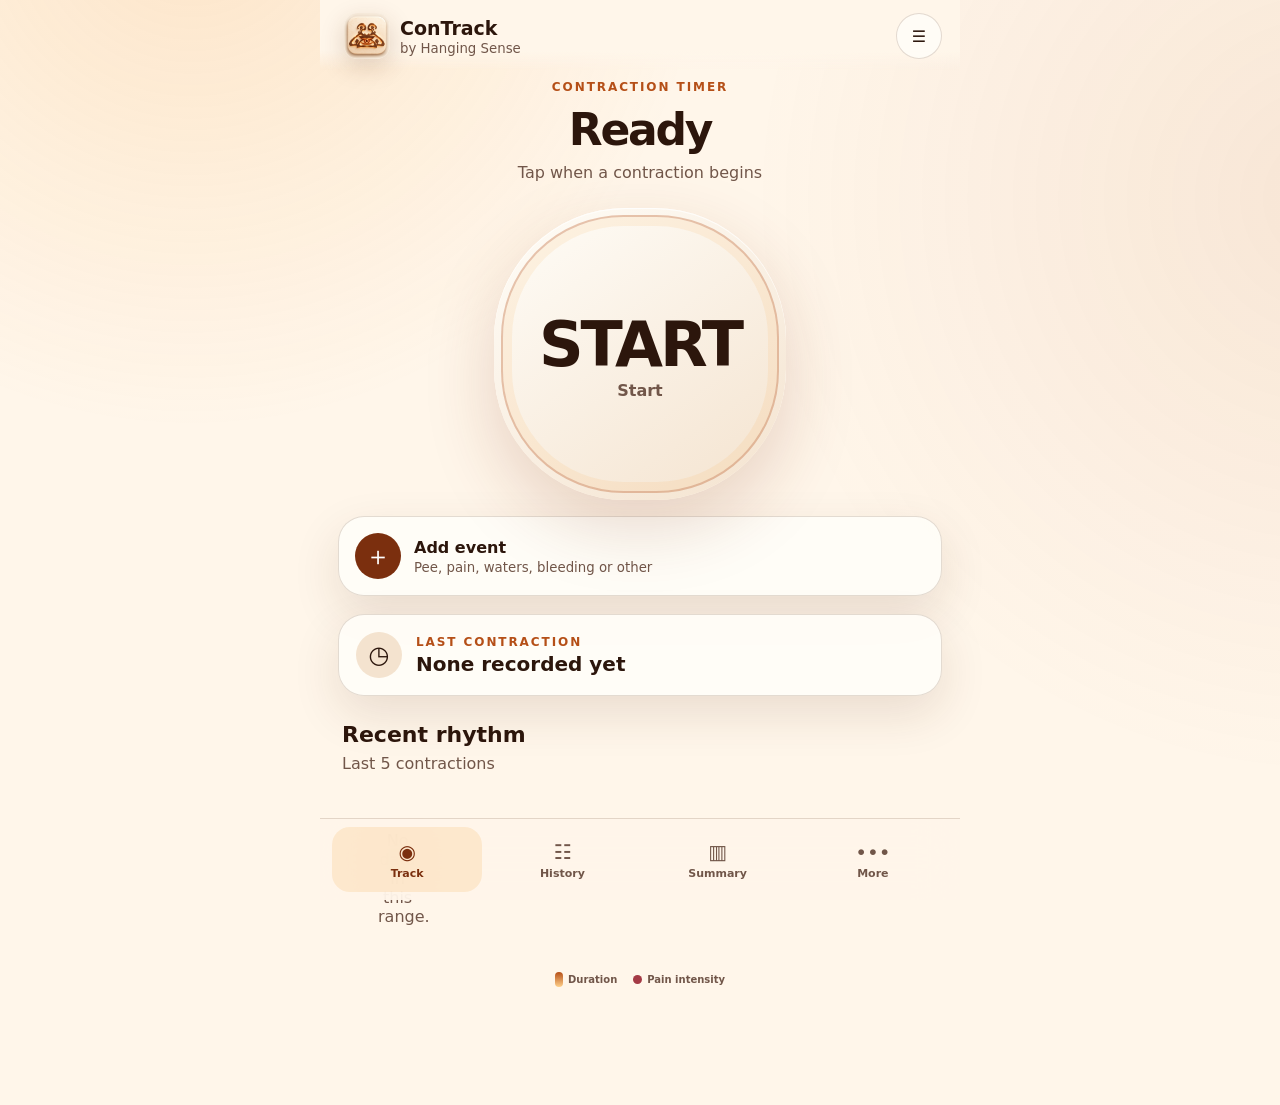
==== commit 7f8afb3b: "Fix report chart colours, legends, data labels and title spacing" ====
--- a/index.html
+++ b/index.html
@@ -103,5 +103,6 @@
 <div class="toast" id="toast" role="status" aria-live="polite"></div>
 <script src="app-v4.5.js"></script>
 <script src="app-v4.6-overrides.js"></script>
+<script src="png-v46.js"></script>
 </body>
 </html>
--- a/v45.css
+++ b/v45.css
@@ -10,3 +10,7 @@
 .axis-label{font-size:10px;fill:var(--muted)}.chart-date-label{font-size:11px;fill:var(--muted);font-weight:700}.chart-grid-major{stroke:var(--line);stroke-width:1}.chart-grid-minor{stroke:color-mix(in srgb,var(--line) 50%,transparent);stroke-width:.7;stroke-dasharray:3 4}
 @media(max-width:420px){.history-table-head{grid-template-columns:27% 33% 40%;font-size:9.5px}.history-record__top{grid-template-columns:27% 33% 40%;padding:9px 10px}.history-record__detail{padding:8px 10px}.history-kpis{gap:3px}.history-kpi{display:flex;flex-direction:column;align-items:flex-end;gap:0}.history-kpi small{font-size:7.5px}.history-kpi b{font-size:9.5px}.summary-chart-card,.trend-card{padding:14px 12px}.summary-chart-head{gap:8px}.segmented.compact .segment{padding:8px 12px;min-height:40px}.chart-shell{margin-top:10px}.unified-chart{min-width:620px}.trend-chart{min-width:620px}.theme-grid{grid-template-columns:1fr 1fr;gap:8px}.rhythm{gap:6px}.rhythm-item .pulse{width:24px}.mini-edit{min-width:58px;padding:7px 10px}}
 @media print{.bottom-nav,.topbar,.icon-btn,.summary-actions,.mini-edit,.record-edit{display:none!important}}
+
+/* Standalone report snapshots preserve these resolved SVG styles. */
+.chart-value-label{font-size:10px;font-weight:700;stroke:var(--surface);stroke-width:3px;stroke-linejoin:round;paint-order:stroke fill;direction:ltr;unicode-bidi:plaintext}
+.unified-chart,.trend-chart{direction:ltr}
